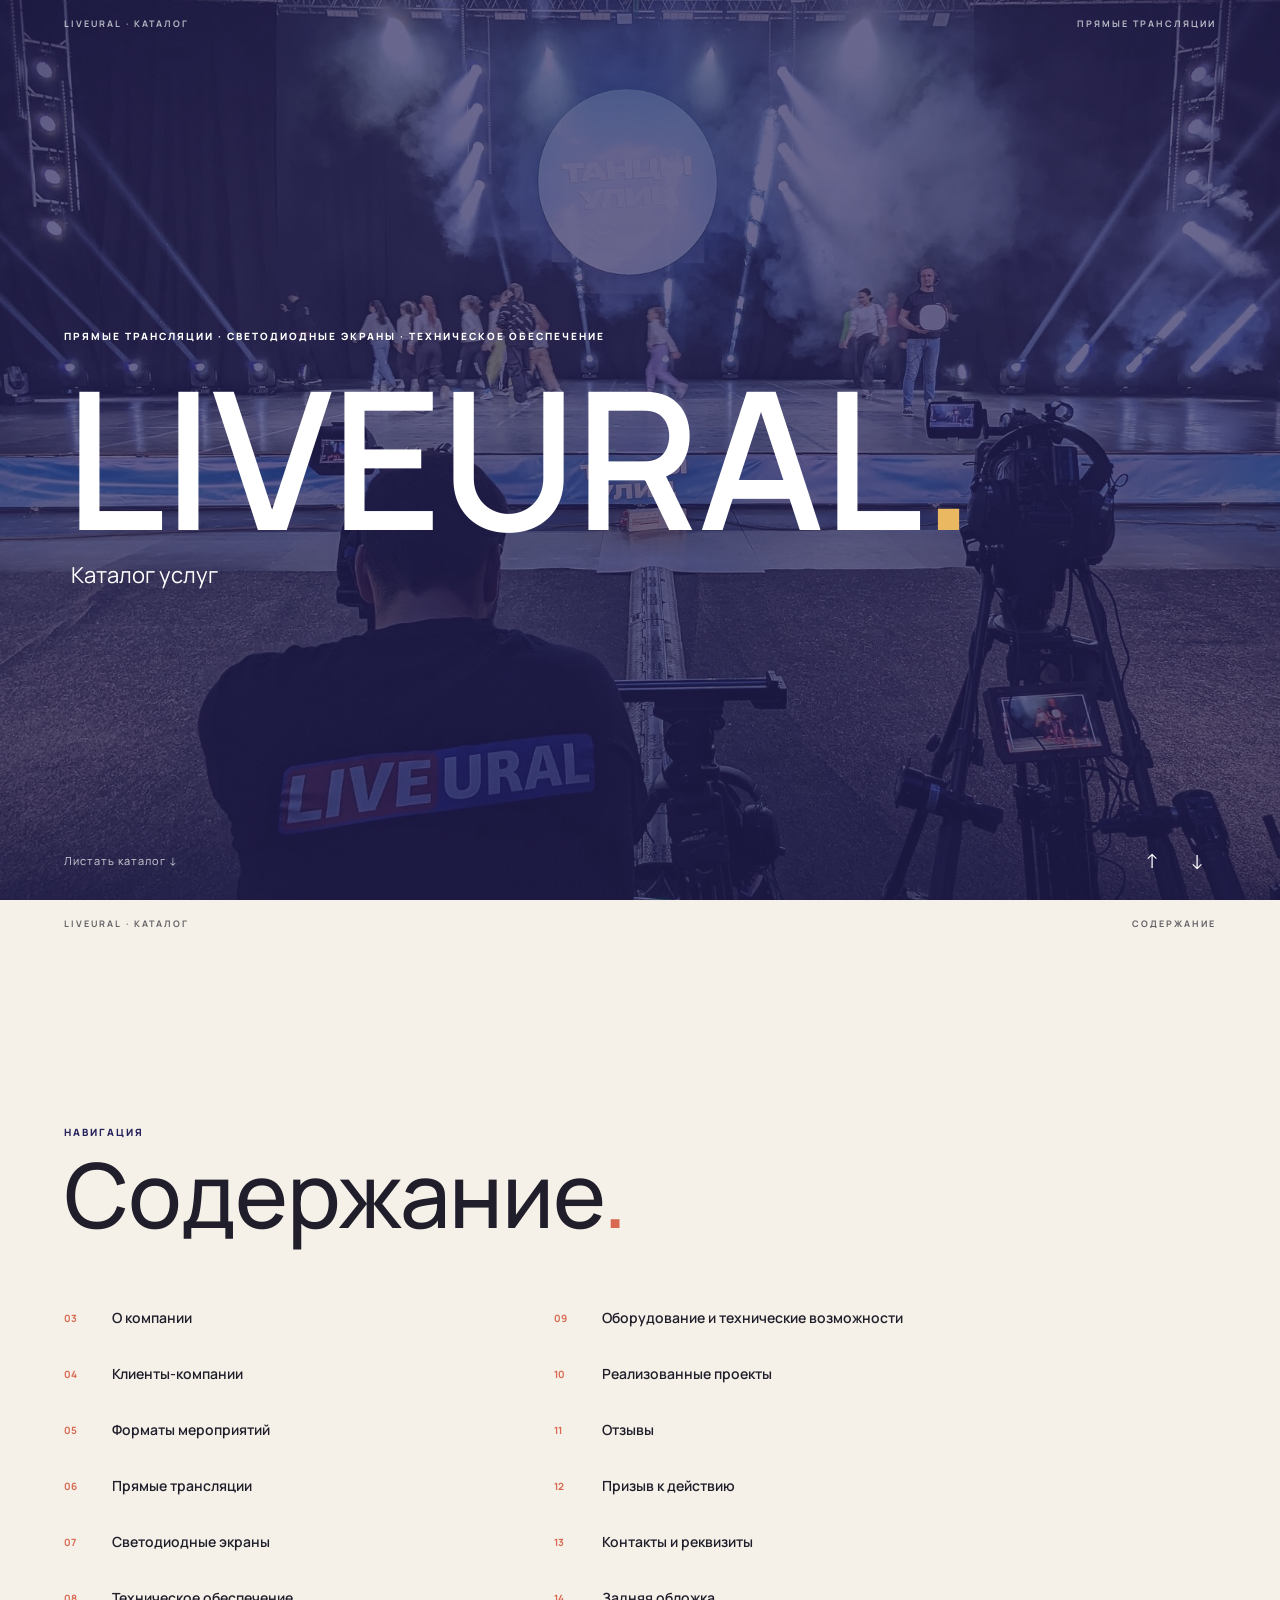
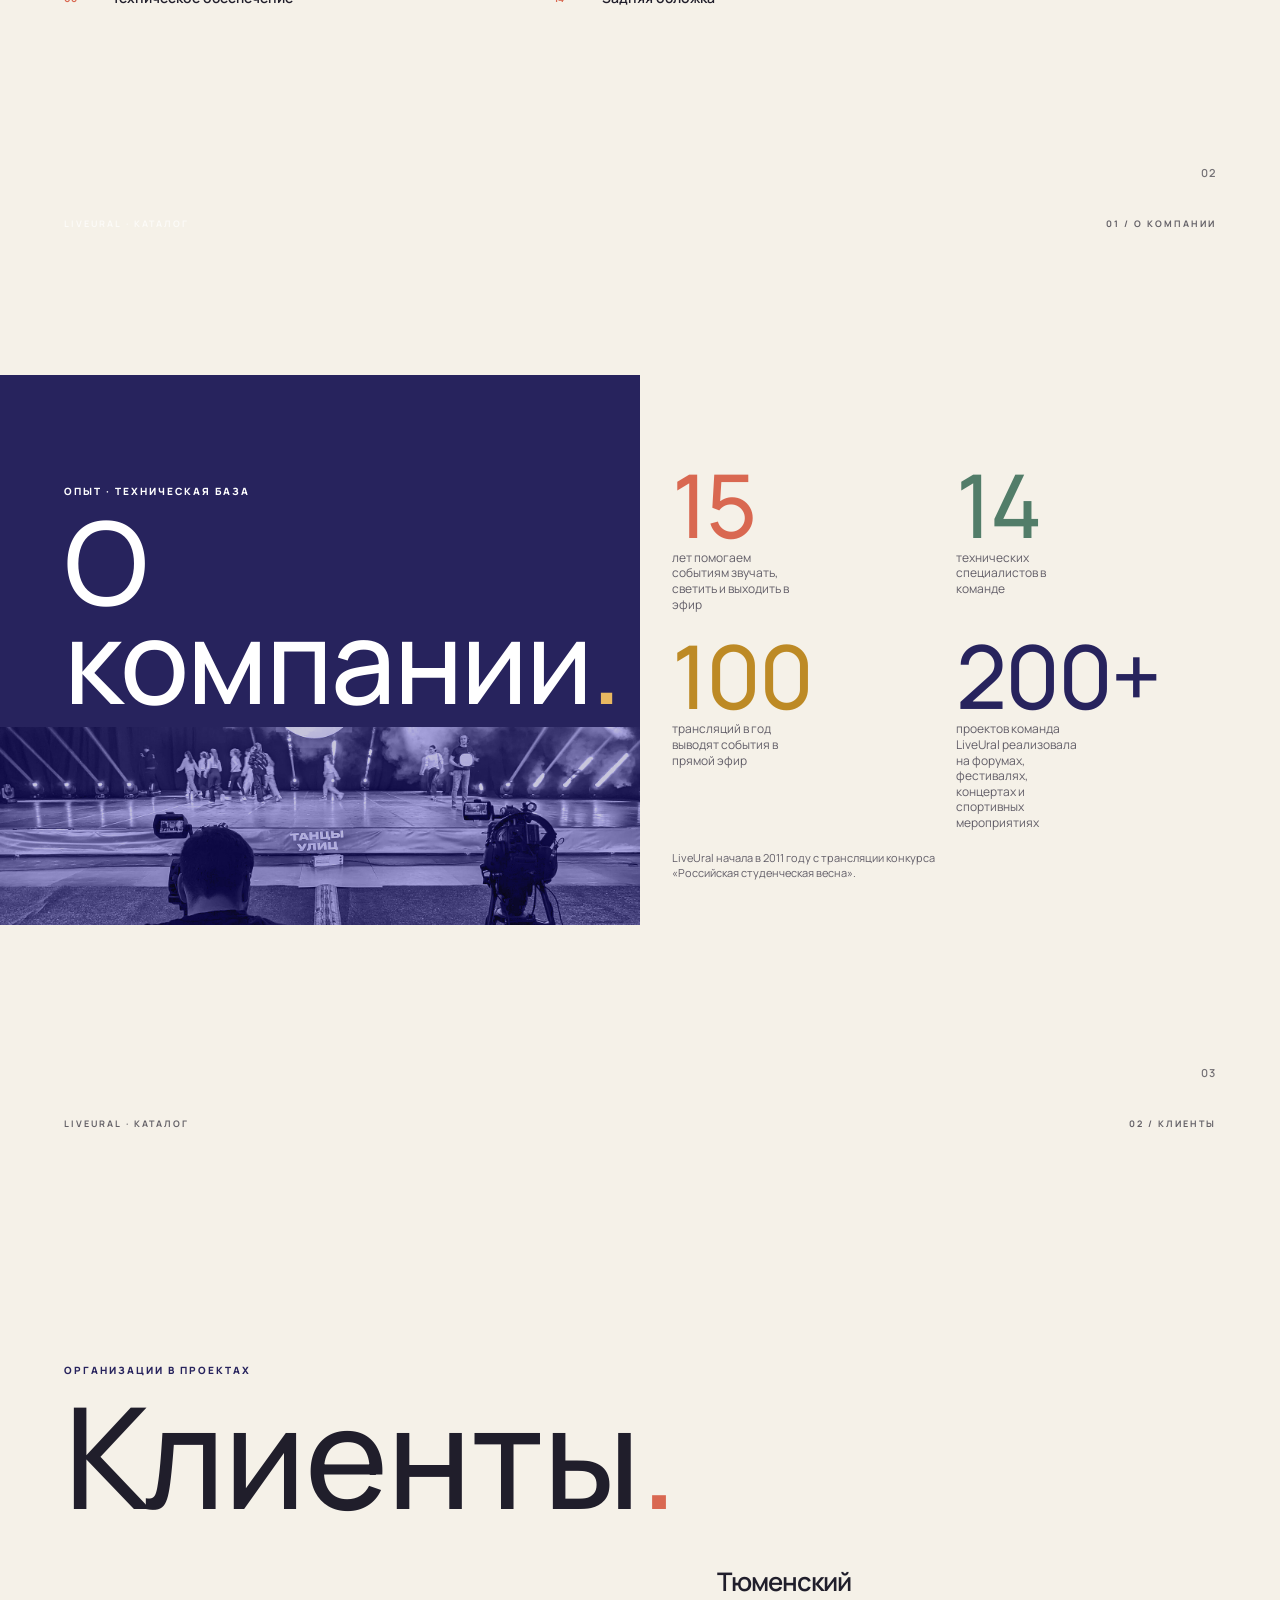
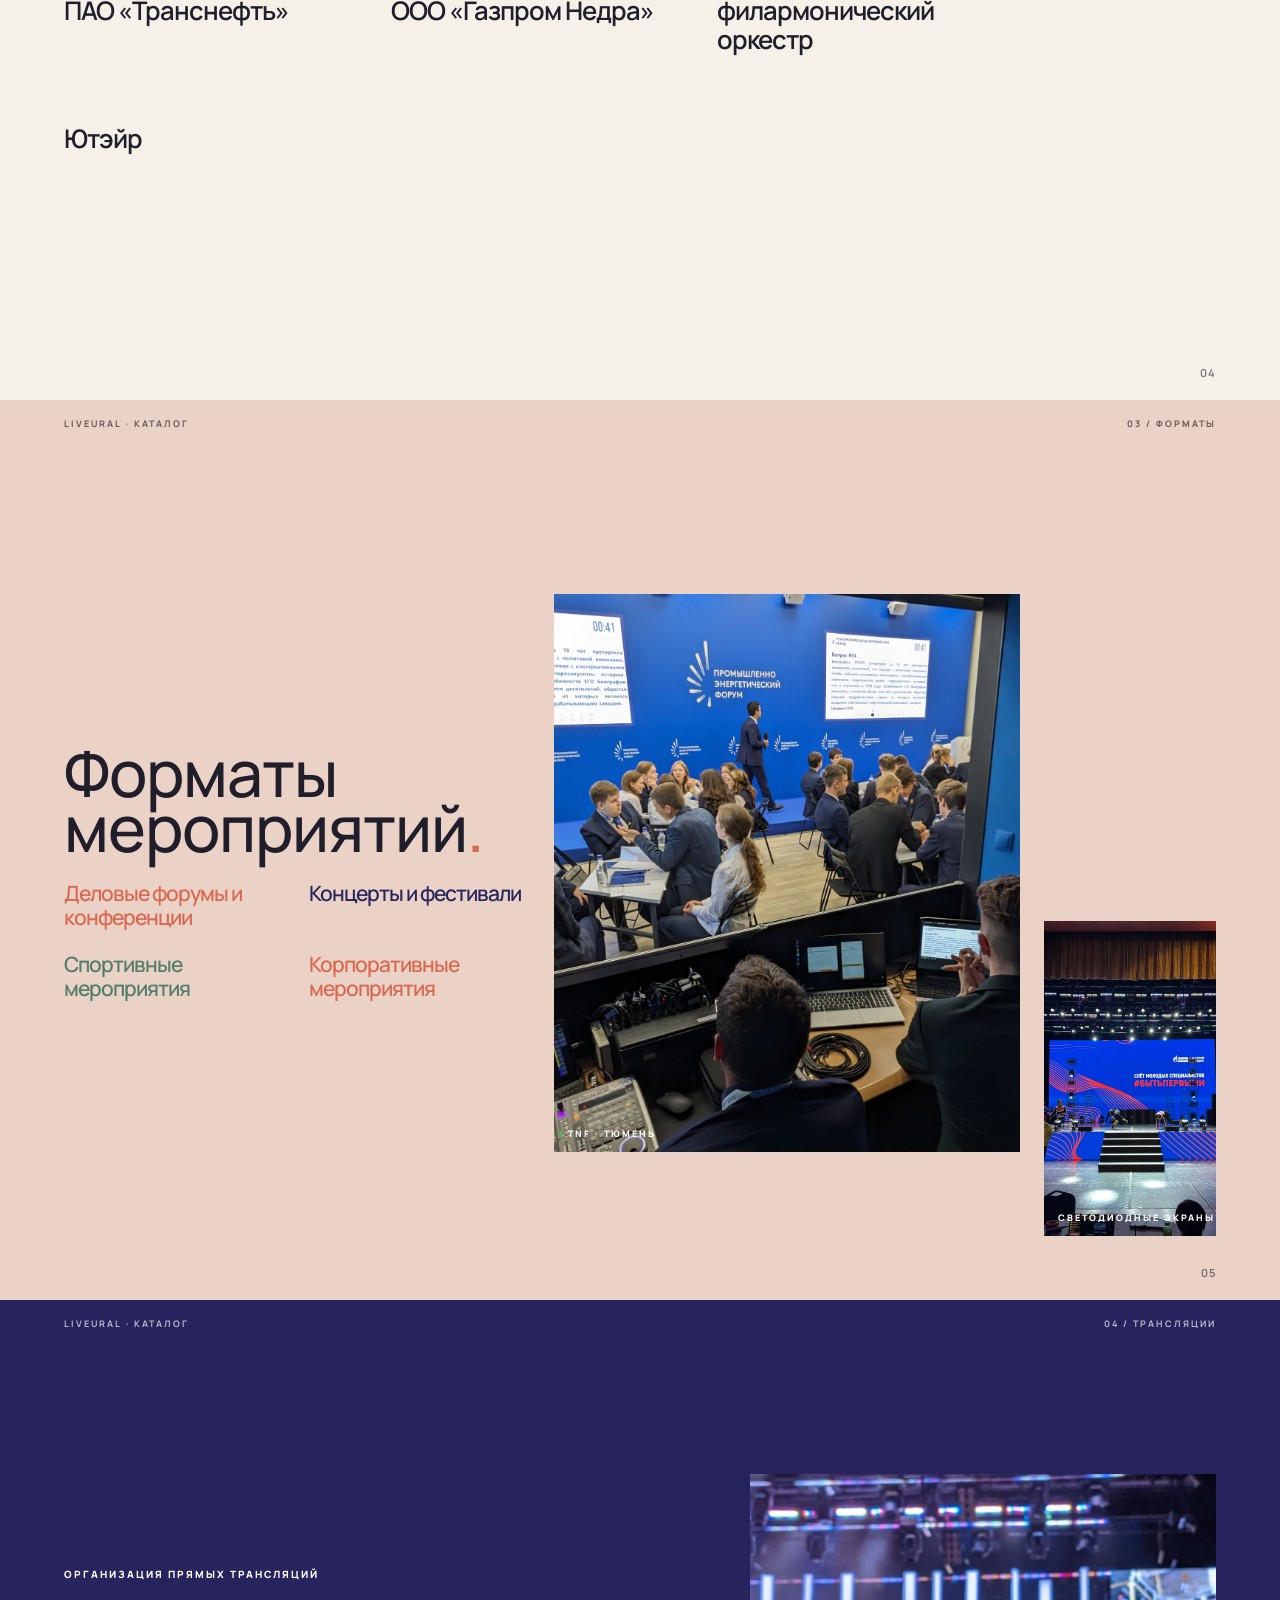
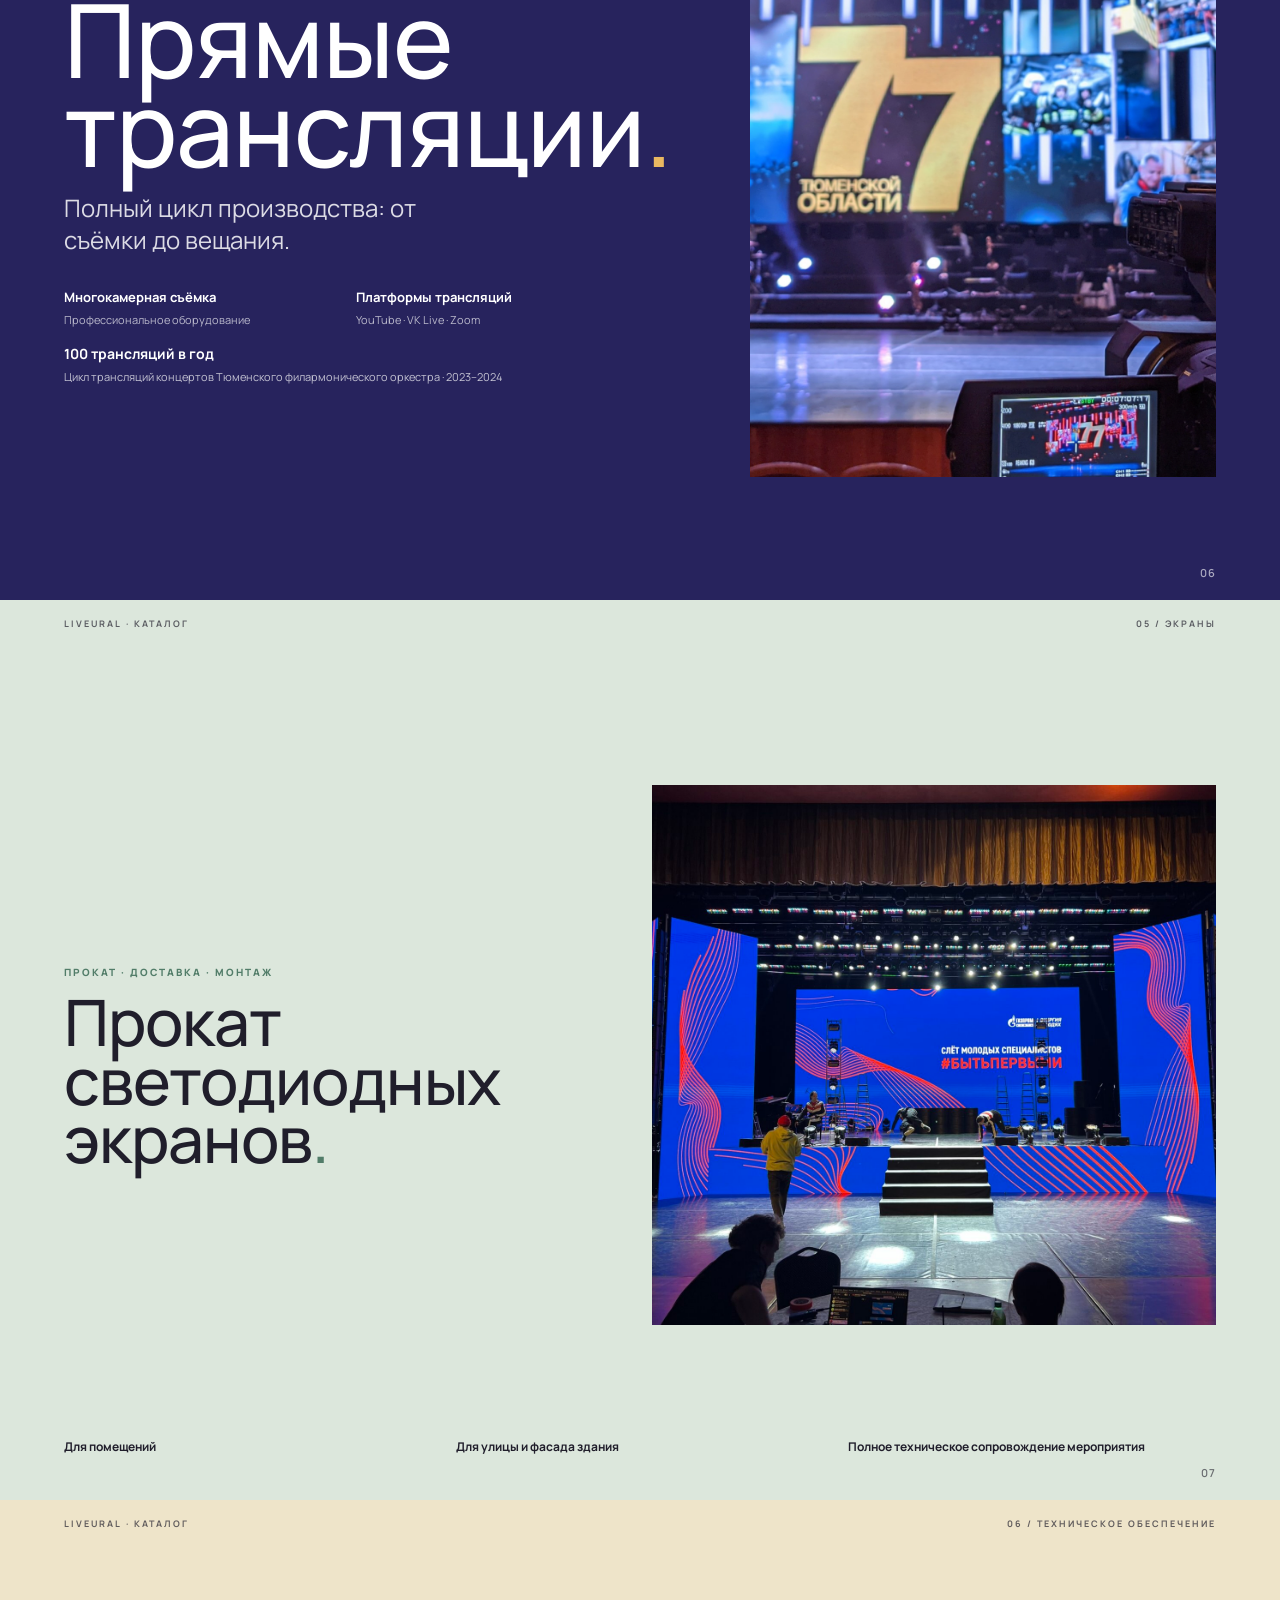
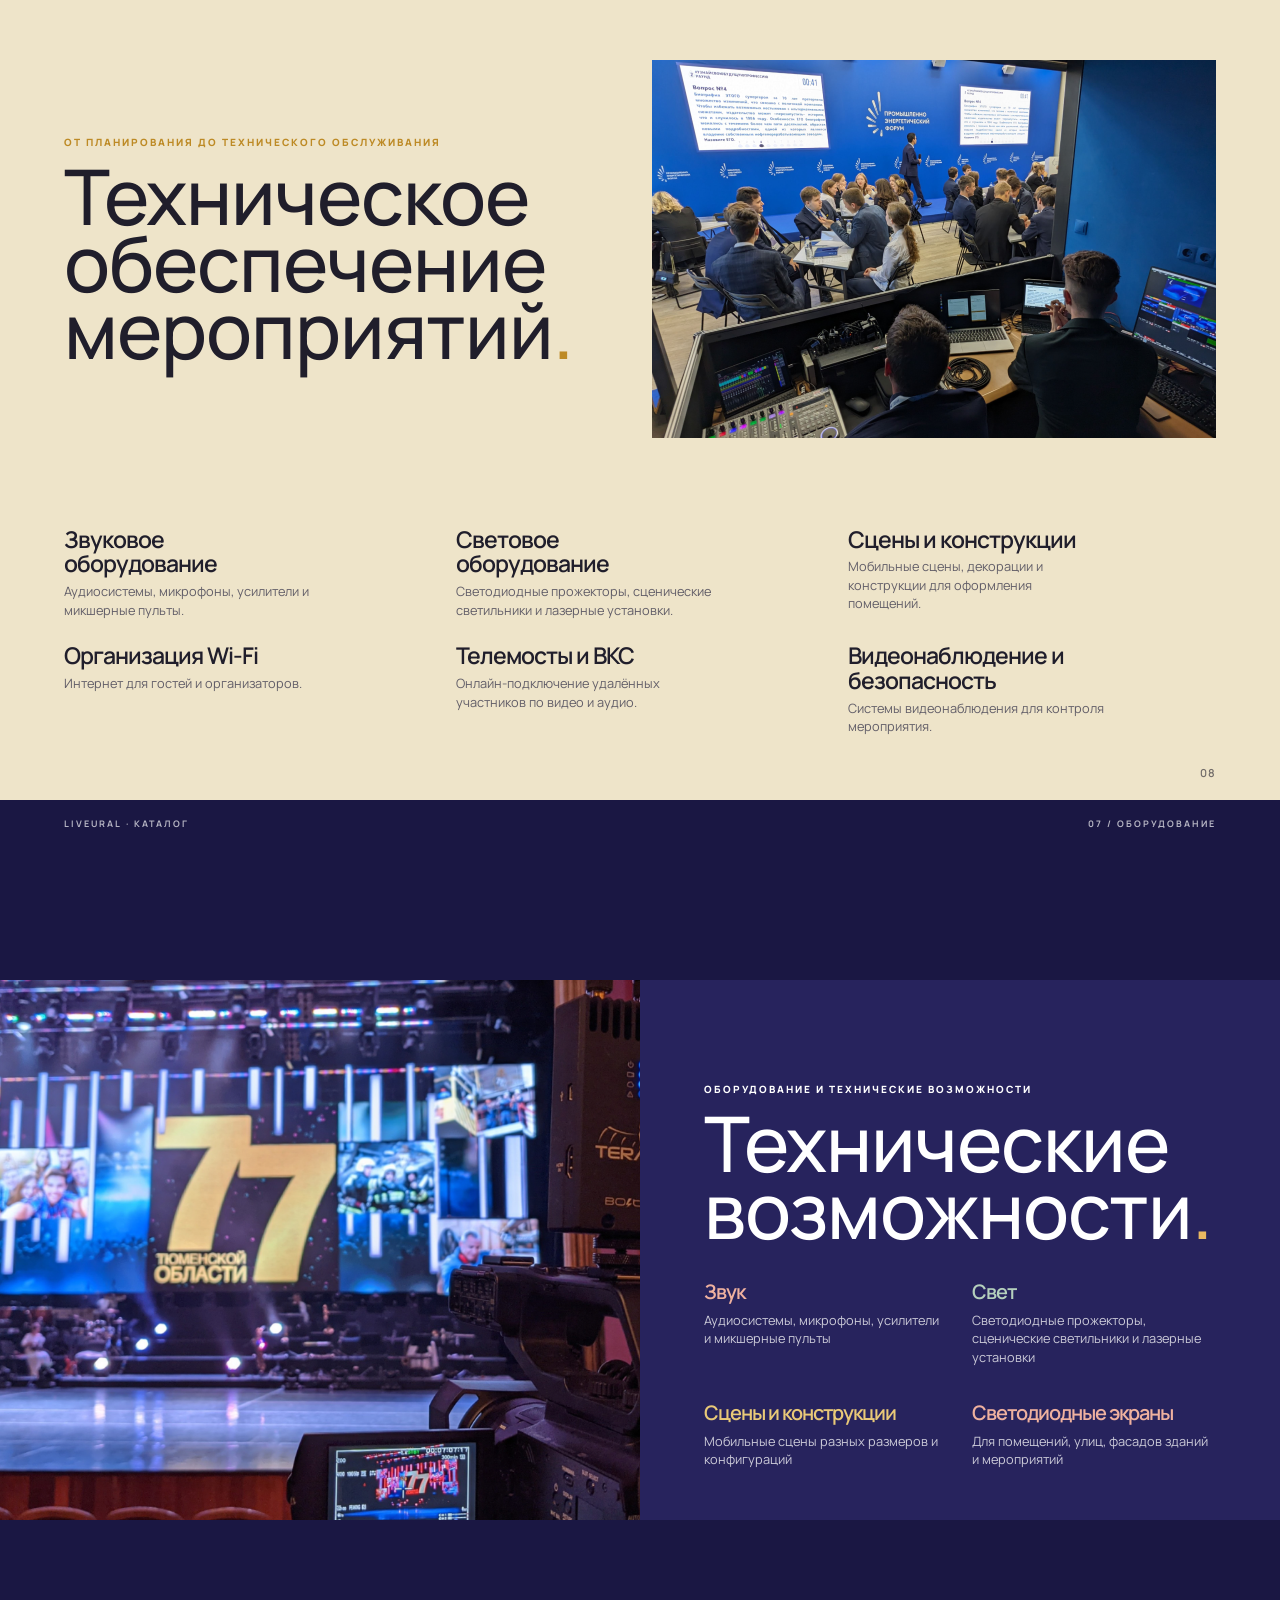
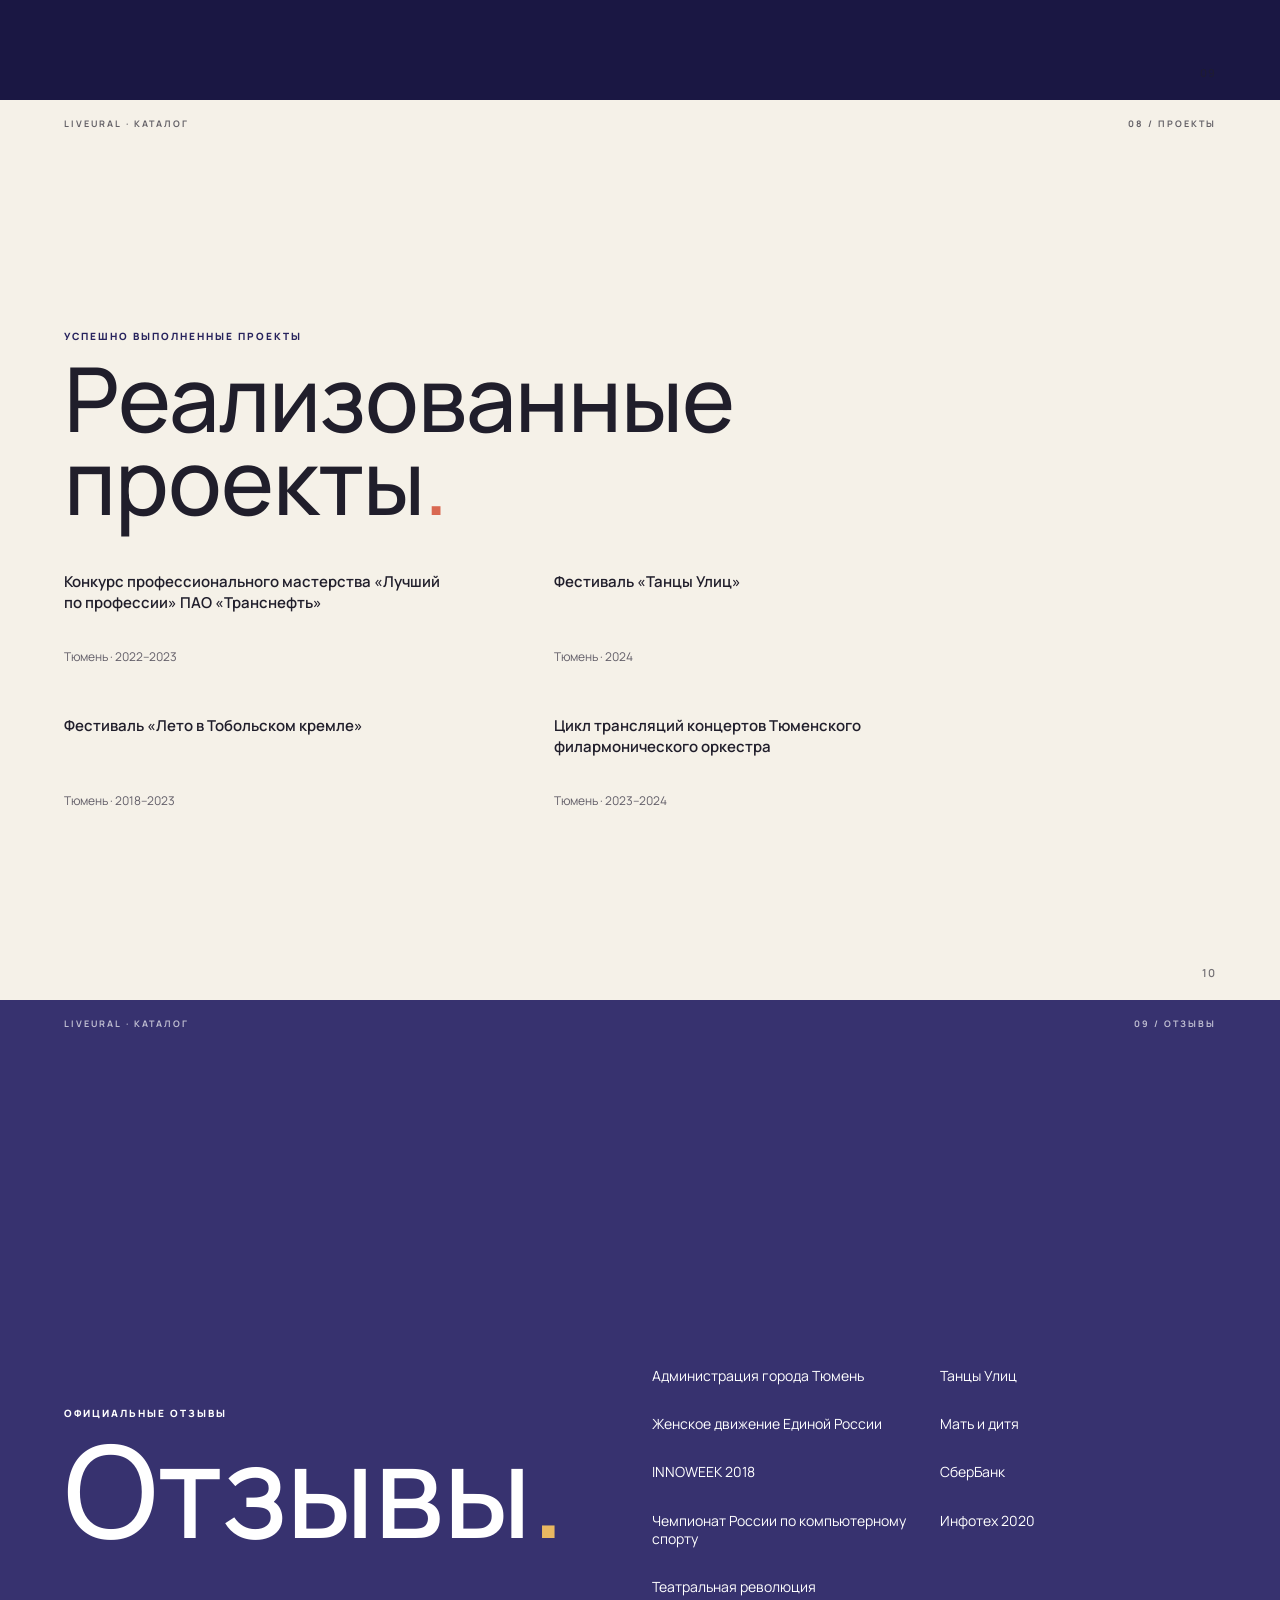
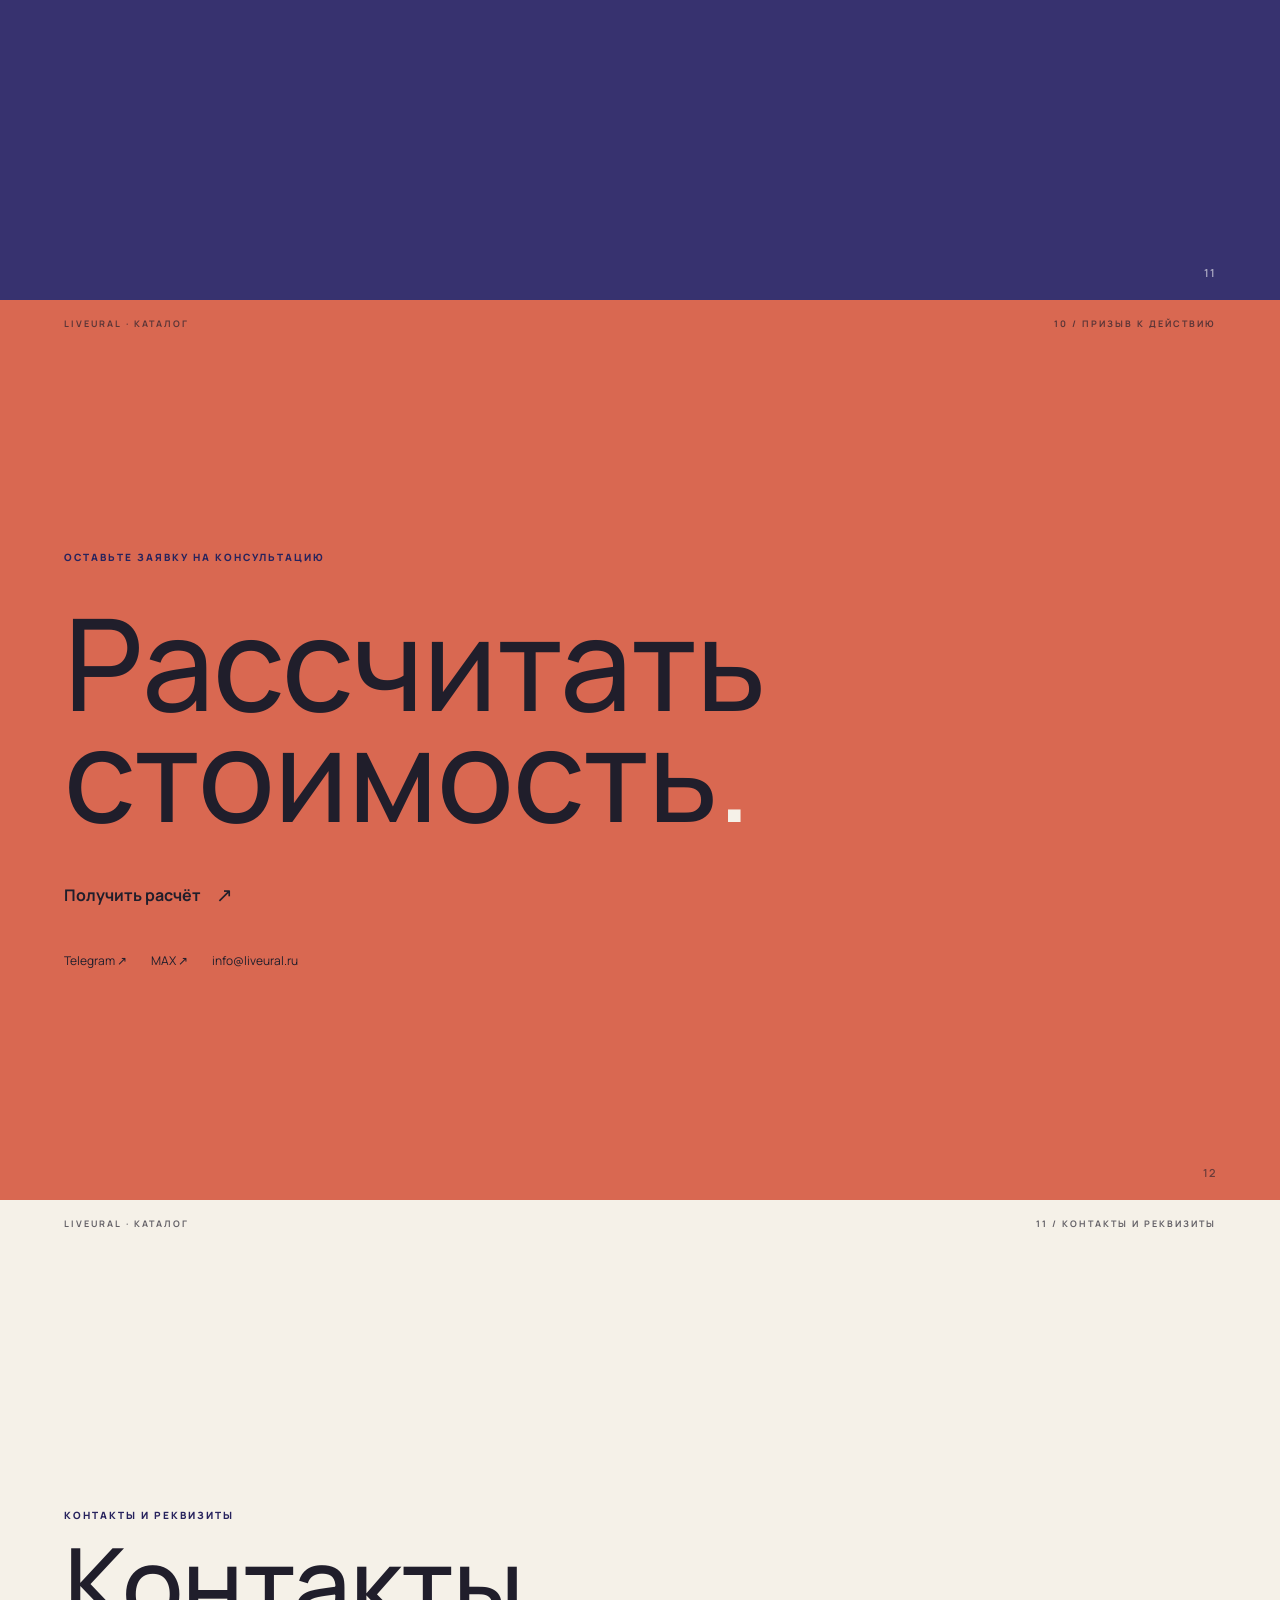
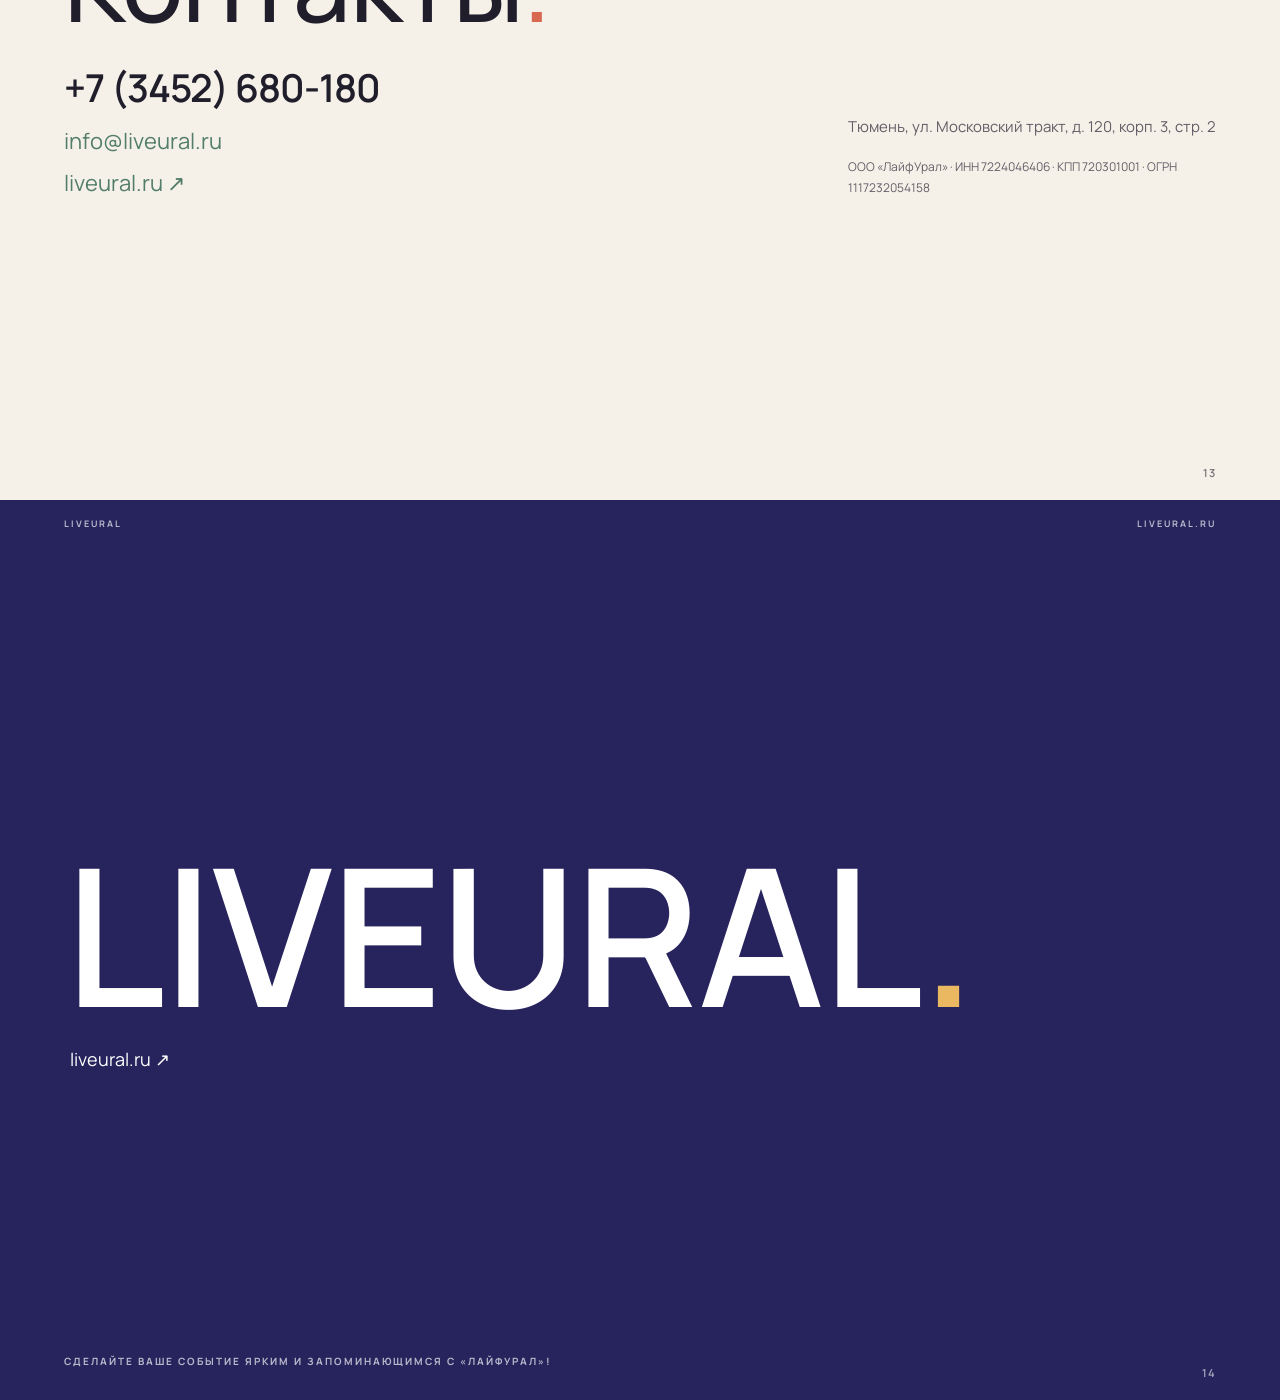
==== color.html @ 79b82f9a "Add alternate color catalog version" ====
<!doctype html>
<html lang="ru">
<head>
  <meta charset="utf-8">
  <meta name="viewport" content="width=device-width, initial-scale=1">
  <meta name="theme-color" content="#27235d">
  <meta name="description" content="Веб-каталог LiveUral: трансляции, экраны и техническое обеспечение мероприятий.">
  <title>LiveUral — каталог мероприятий · Цветовая версия</title>
  <link rel="stylesheet" href="styles-color.css">
  <script src="script.js" defer></script>
</head>
<body>
  <header class="chrome visually-hidden" role="progressbar" aria-label="Просмотр каталога" aria-valuemin="1" aria-valuemax="14" aria-valuenow="1">
    <div class="chrome__progress" aria-hidden="true"><i id="progress"></i></div>
    <span id="current" class="visually-hidden">01</span>
  </header>
  <nav class="rail" aria-label="Разделы каталога" id="rail"></nav>

  <main class="catalog" id="catalog">
    <section class="slide slide--cover blue" id="cover" data-name="Обложка" aria-label="Обложка">
      <div class="cover-photo"><img src="assets/site-about.jpg" alt="Трансляция фестиваля «Танцы улиц» силами команды LiveUral"></div>
      <div class="folio"><span>LIVEURAL · КАТАЛОГ</span><span>ПРЯМЫЕ ТРАНСЛЯЦИИ</span></div>
      <div class="cover-copy">
        <p class="eyebrow">ПРЯМЫЕ ТРАНСЛЯЦИИ · СВЕТОДИОДНЫЕ ЭКРАНЫ · ТЕХНИЧЕСКОЕ ОБЕСПЕЧЕНИЕ</p>
        <h1>LIVEURAL<span class="dot">.</span></h1>
        <p class="cover-line">Каталог услуг</p>
      </div>
      <a class="scroll-cue" href="#contents">Листать каталог ↓</a>
    </section>

    <section class="slide slide--contents paper" id="contents" data-name="Содержание">
      <div class="folio"><span>LIVEURAL · КАТАЛОГ</span><span>СОДЕРЖАНИЕ</span></div>
      <div class="contents-heading"><p class="eyebrow blue-text">НАВИГАЦИЯ</p><h2>Содержание<span class="dot">.</span></h2></div>
      <div class="contents-grid">
        <ol>
          <li><a href="#about"><em>03</em><span>О компании</span></a></li>
          <li><a href="#clients"><em>04</em><span>Клиенты-компании</span></a></li>
          <li><a href="#formats"><em>05</em><span>Форматы мероприятий</span></a></li>
          <li><a href="#broadcast"><em>06</em><span>Прямые трансляции</span></a></li>
          <li><a href="#screens"><em>07</em><span>Светодиодные экраны</span></a></li>
          <li><a href="#technical"><em>08</em><span>Техническое обеспечение</span></a></li>
        </ol>
        <ol start="7">
          <li><a href="#equipment"><em>09</em><span>Оборудование и технические возможности</span></a></li>
          <li><a href="#projects"><em>10</em><span>Реализованные проекты</span></a></li>
          <li><a href="#reviews"><em>11</em><span>Отзывы</span></a></li>
          <li><a href="#contact-cta"><em>12</em><span>Призыв к действию</span></a></li>
          <li><a href="#contacts"><em>13</em><span>Контакты и реквизиты</span></a></li>
          <li><a href="#back-cover"><em>14</em><span>Задняя обложка</span></a></li>
        </ol>
      </div>
      <div class="page-no">02</div>
    </section>

    <section class="slide slide--about" id="about" data-name="О компании">
      <div class="folio"><span>LIVEURAL · КАТАЛОГ</span><span>01 / О КОМПАНИИ</span></div>
      <div class="about-panel blue">
        <p class="eyebrow">ОПЫТ · ТЕХНИЧЕСКАЯ БАЗА</p>
        <h2>О компании<span class="dot">.</span></h2>
        <img src="assets/site-about.jpg" alt="Трансляция фестиваля «Танцы улиц» силами команды LiveUral" loading="lazy">
      </div>
      <div class="about-facts paper">
        <div class="about-story">
          <div class="about-proof">
            <div class="proof-years"><strong>15</strong><span>лет помогаем событиям звучать, светить и выходить в эфир</span></div>
            <div class="proof-team"><strong>14</strong><span>технических специалистов в команде</span></div>
            <div class="proof-streams"><strong>100</strong><span>трансляций в год выводят события в прямой эфир</span></div>
            <div class="proof-projects"><strong>200+</strong><span>проектов команда LiveUral реализовала на форумах, фестивалях, концертах и спортивных мероприятиях</span></div>
          </div>
          <p class="about-origin">LiveUral начала в 2011 году с трансляции конкурса «Российская студенческая весна».</p>
        </div>
      </div>
      <div class="page-no">03</div>
    </section>

    <section class="slide slide--clients paper" id="clients" data-name="Клиенты-компании">
      <div class="folio"><span>LIVEURAL · КАТАЛОГ</span><span>02 / КЛИЕНТЫ</span></div>
      <div class="clients-title"><p class="eyebrow blue-text">ОРГАНИЗАЦИИ В ПРОЕКТАХ</p><h2>Клиенты<span class="dot">.</span></h2></div>
      <div class="client-list">
        <div><strong>ПАО «Транснефть»</strong></div>
        <div><strong>ООО «Газпром Недра»</strong></div>
        <div><strong>Тюменский филармонический оркестр</strong></div>
        <div><strong>Ютэйр</strong></div>
      </div>
      <div class="page-no">04</div>
    </section>

    <section class="slide slide--formats paper" id="formats" data-name="Форматы мероприятий">
      <div class="folio"><span>LIVEURAL · КАТАЛОГ</span><span>03 / ФОРМАТЫ</span></div>
      <div class="formats-copy">
        <h2>Форматы мероприятий<span class="dot">.</span></h2>
        <div class="formats-types"><span>Деловые форумы и конференции</span><span>Концерты и фестивали</span><span>Спортивные мероприятия</span><span>Корпоративные мероприятия</span></div>
      </div>
      <figure class="formats-photo photo-frame"><img src="assets/site-technical.png" alt="Техническое обеспечение промышленно-энергетического форума TNF" loading="lazy"><figcaption>TNF · ТЮМЕНЬ</figcaption></figure>
      <figure class="formats-detail photo-frame"><img src="assets/site-screens.jpg" alt="Светодиодные экраны на мероприятии LiveUral" loading="lazy"><figcaption>СВЕТОДИОДНЫЕ ЭКРАНЫ</figcaption></figure>
      <div class="page-no">05</div>
    </section>

    <section class="slide slide--broadcast blue" id="broadcast" data-name="Прямые трансляции">
      <div class="folio"><span>LIVEURAL · КАТАЛОГ</span><span>04 / ТРАНСЛЯЦИИ</span></div>
      <div class="broadcast-copy">
        <p class="eyebrow">ОРГАНИЗАЦИЯ ПРЯМЫХ ТРАНСЛЯЦИЙ</p>
        <h2>Прямые трансляции<span class="dot">.</span></h2>
        <p class="lead">Полный цикл производства: от съёмки до вещания.</p>
        <div class="broadcast-details"><div><b>Многокамерная съёмка</b><span>Профессиональное оборудование</span></div><div><b>Платформы трансляций</b><span>YouTube · VK Live · Zoom</span></div></div>
        <p class="broadcast-project"><strong>100 трансляций в год</strong><span>Цикл трансляций концертов Тюменского филармонического оркестра · 2023–2024</span></p>
      </div>
      <div class="broadcast-photo"><img src="assets/site-broadcast.png" alt="Видеокамера на мероприятии «80 лет Тюменской области»" loading="lazy"></div>
      <div class="page-no">06</div>
    </section>

    <section class="slide slide--screens paper" id="screens" data-name="Светодиодные экраны">
      <div class="folio"><span>LIVEURAL · КАТАЛОГ</span><span>05 / ЭКРАНЫ</span></div>
      <div class="screens-heading"><p class="eyebrow blue-text">ПРОКАТ · ДОСТАВКА · МОНТАЖ</p><h2>Прокат светодиодных экранов<span class="dot">.</span></h2></div>
      <div class="screens-image"><img src="assets/site-screens.jpg" alt="Светодиодные экраны на мероприятии LiveUral" loading="lazy"></div>
      <div class="screens-bottom"><span>Для помещений</span><span>Для улицы и фасада здания</span><span>Полное техническое сопровождение мероприятия</span></div>
      <div class="page-no">07</div>
    </section>

    <section class="slide slide--technical paper" id="technical" data-name="Техническое обеспечение">
      <div class="folio"><span>LIVEURAL · КАТАЛОГ</span><span>06 / ТЕХНИЧЕСКОЕ ОБЕСПЕЧЕНИЕ</span></div>
      <div class="technical-head"><p class="eyebrow blue-text">ОТ ПЛАНИРОВАНИЯ ДО ТЕХНИЧЕСКОГО ОБСЛУЖИВАНИЯ</p><h2>Техническое обеспечение мероприятий<span class="dot">.</span></h2></div>
      <div class="technical-image photo-frame"><img src="assets/site-technical.png" alt="Техническая команда на промышленно-энергетическом форуме TNF" loading="lazy"></div>
      <div class="technical-grid">
        <article><h3>Звуковое оборудование</h3><p>Аудиосистемы, микрофоны, усилители и микшерные пульты.</p></article>
        <article><h3>Световое оборудование</h3><p>Светодиодные прожекторы, сценические светильники и лазерные установки.</p></article>
        <article><h3>Сцены и конструкции</h3><p>Мобильные сцены, декорации и конструкции для оформления помещений.</p></article>
        <article><h3>Организация Wi-Fi</h3><p>Интернет для гостей и организаторов.</p></article>
        <article><h3>Телемосты и ВКС</h3><p>Онлайн-подключение удалённых участников по видео и аудио.</p></article>
        <article><h3>Видеонаблюдение и безопасность</h3><p>Системы видеонаблюдения для контроля мероприятия.</p></article>
      </div>
      <div class="page-no">08</div>
    </section>

    <section class="slide slide--equipment" id="equipment" data-name="Оборудование и технические возможности">
      <div class="folio"><span>LIVEURAL · КАТАЛОГ</span><span>07 / ОБОРУДОВАНИЕ</span></div>
      <div class="equipment-image"><img src="assets/site-broadcast.png" alt="Профессиональная видеокамера на мероприятии LiveUral" loading="lazy"></div>
      <div class="equipment-copy blue">
        <p class="eyebrow">ОБОРУДОВАНИЕ И ТЕХНИЧЕСКИЕ ВОЗМОЖНОСТИ</p>
        <h2>Технические возможности<span class="dot">.</span></h2>
        <div class="equipment-grid"><article><h3>Звук</h3><p>Аудиосистемы, микрофоны, усилители и микшерные пульты</p></article><article><h3>Свет</h3><p>Светодиодные прожекторы, сценические светильники и лазерные установки</p></article><article><h3>Сцены и конструкции</h3><p>Мобильные сцены разных размеров и конфигураций</p></article><article><h3>Светодиодные экраны</h3><p>Для помещений, улиц, фасадов зданий и мероприятий</p></article></div>
      </div>
      <div class="page-no">09</div>
    </section>

    <section class="slide slide--projects paper" id="projects" data-name="Реализованные проекты">
      <div class="folio"><span>LIVEURAL · КАТАЛОГ</span><span>08 / ПРОЕКТЫ</span></div>
      <div class="projects-title"><p class="eyebrow blue-text">УСПЕШНО ВЫПОЛНЕННЫЕ ПРОЕКТЫ</p><h2>Реализованные проекты<span class="dot">.</span></h2></div>
      <div class="projects-list">
        <article><h3>Конкурс профессионального мастерства «Лучший по профессии» ПАО «Транснефть»</h3><time>Тюмень · 2022–2023</time></article>
        <article><h3>Фестиваль «Танцы Улиц»</h3><time>Тюмень · 2024</time></article>
        <article><h3>Фестиваль «Лето в Тобольском кремле»</h3><time>Тюмень · 2018–2023</time></article>
        <article><h3>Цикл трансляций концертов Тюменского филармонического оркестра</h3><time>Тюмень · 2023–2024</time></article>
      </div>
      <div class="page-no">10</div>
    </section>

    <section class="slide slide--reviews blue" id="reviews" data-name="Отзывы">
      <div class="folio"><span>LIVEURAL · КАТАЛОГ</span><span>09 / ОТЗЫВЫ</span></div>
      <div class="reviews-title"><p class="eyebrow">ОФИЦИАЛЬНЫЕ ОТЗЫВЫ</p><h2>Отзывы<span class="dot">.</span></h2></div>
      <div class="reviews-content"><ul><li>Администрация города Тюмень</li><li>Танцы Улиц</li><li>Женское движение Единой России</li><li>Мать и дитя</li><li>INNOWEEK 2018</li><li>СберБанк</li><li>Чемпионат России по компьютерному спорту</li><li>Инфотех 2020</li><li>Театральная революция</li></ul></div>
      <div class="page-no">11</div>
    </section>

    <section class="slide slide--cta" id="contact-cta" data-name="Призыв к действию">
      <div class="folio"><span>LIVEURAL · КАТАЛОГ</span><span>10 / ПРИЗЫВ К ДЕЙСТВИЮ</span></div>
      <p class="eyebrow">ОСТАВЬТЕ ЗАЯВКУ НА КОНСУЛЬТАЦИЮ</p>
      <h2>Рассчитать стоимость<span class="dot">.</span></h2>
      <a class="cta-link" href="https://liveural.ru/">Получить расчёт <span>↗</span></a>
      <div class="cta-options"><a href="https://t.me/liveural" target="_blank" rel="noreferrer">Telegram ↗</a><a href="https://max.ru/u/f9LHodD0cOJ2TGEFMwyHaGbDYndg3ylP5XB0aTMk_tQIsyMEhx5FuFCbqpo" target="_blank" rel="noreferrer">MAX ↗</a><a href="mailto:info@liveural.ru">info@liveural.ru</a></div>
      <div class="print-qr-group"><a href="https://t.me/liveural"><img src="assets/qr-telegram.svg" alt="QR-код Telegram LiveUral"><span>Telegram</span></a><a href="https://max.ru/u/f9LHodD0cOJ2TGEFMwyHaGbDYndg3ylP5XB0aTMk_tQIsyMEhx5FuFCbqpo"><img src="assets/qr-max.svg" alt="QR-код MAX LiveUral"><span>MAX</span></a></div>
      <div class="page-no">12</div>
    </section>

    <section class="slide slide--contacts paper" id="contacts" data-name="Контакты и реквизиты">
      <div class="folio"><span>LIVEURAL · КАТАЛОГ</span><span>11 / КОНТАКТЫ И РЕКВИЗИТЫ</span></div>
      <div class="contacts-copy"><p class="eyebrow blue-text">КОНТАКТЫ И РЕКВИЗИТЫ</p><h2>Контакты<span class="dot">.</span></h2><a class="phone" href="tel:+73452680180">+7 (3452) 680-180</a><a href="mailto:info@liveural.ru">info@liveural.ru</a><a href="https://liveural.ru/" target="_blank" rel="noreferrer">liveural.ru ↗</a></div>
      <div class="contacts-details"><address>Тюмень, ул. Московский тракт, д. 120, корп. 3, стр. 2</address><p>ООО «ЛайфУрал» · ИНН 7224046406 · КПП 720301001 · ОГРН 1117232054158</p></div>
      <div class="page-no">13</div>
    </section>

    <section class="slide slide--back blue" id="back-cover" data-name="Задняя обложка">
      <div class="folio"><span>LIVEURAL</span><span>LIVEURAL.RU</span></div>
      <div class="back-word">LIVEURAL<span class="dot">.</span></div>
      <a class="back-url" href="https://liveural.ru/" target="_blank" rel="noreferrer">liveural.ru ↗</a>
      <img class="back-qr print-qr" src="assets/qr-liveural.svg" alt="QR-код сайта liveural.ru">
      <div class="back-note">СДЕЛАЙТЕ ВАШЕ СОБЫТИЕ ЯРКИМ И ЗАПОМИНАЮЩИМСЯ С «ЛАЙФУРАЛ»!</div>
      <div class="page-no">14</div>
    </section>
  </main>
  <div class="controls" aria-label="Перелистывание">
    <button id="prev" type="button" aria-label="Предыдущий слайд">↑</button>
    <button id="next" type="button" aria-label="Следующий слайд">↓</button>
  </div>
</body>
</html>
---- styles-color.css ----
@import url("styles.css");

/* Альтернативная палитра: синий плюс терракотовый, шалфейный и охристый. */
:root {
  --blue: #27235d;
  --blue-dark: #1a1743;
  --paper: #f5f1e8;
  --ink: #201e2b;
  --muted: #625e68;
  --accent-coral: #d96851;
  --accent-sage: #527d69;
  --accent-ochre: #bd8a25;
}

.blue { background: var(--blue); }
.dot { color: var(--accent-coral); }
.blue .dot,
.cover-copy h1 .dot { color: #e9b861; }
.cover-photo::after { background: rgba(39, 35, 93, .68); }

.slide--contents .contents-grid em { color: var(--accent-coral); }
.about-proof > div:nth-child(1) strong { color: var(--accent-coral); }
.about-proof > div:nth-child(2) strong { color: var(--accent-sage); }
.about-proof > div:nth-child(3) strong { color: var(--accent-ochre); }
.about-proof > div:nth-child(4) strong { color: var(--blue); }

.slide--formats { background: #ead2c6; }
.formats-types span:nth-child(3n + 1) { color: var(--accent-coral); }
.formats-types span:nth-child(3n + 2) { color: var(--blue); }
.formats-types span:nth-child(3n) { color: var(--accent-sage); }

.slide--screens { background: #dce7dc; }
.slide--screens .blue-text,
.slide--screens .screens-heading .dot { color: var(--accent-sage); }
.slide--technical { background: #eee4c9; }
.slide--technical .blue-text,
.slide--technical .technical-head .dot { color: var(--accent-ochre); }

.slide--equipment { background: var(--blue-dark); }
.equipment-grid article:nth-child(3n + 1) h3 { color: #efb19f; }
.equipment-grid article:nth-child(3n + 2) h3 { color: #b5d0bd; }
.equipment-grid article:nth-child(3n) h3 { color: #e9c978; }

.slide--reviews { background: #37326f; }
.reviews-title .dot { color: #e9b861; }
.slide--cta { background: var(--accent-coral); color: #201e2b; }
.slide--cta .folio { color: #201e2b; }
.slide--cta .eyebrow { color: #27235d; }
.slide--cta .dot { color: #f5f1e8; }
.slide--cta .cta-options a { color: #201e2b; }

.contacts-copy > a { color: var(--accent-sage); }
.contacts-copy > a:hover { color: var(--accent-coral); }

@media print {
  .slide--formats { background: #ead2c6 !important; }
  .slide--screens { background: #dce7dc !important; }
  .slide--technical { background: #eee4c9 !important; }
  .slide--cta { background: var(--accent-coral) !important; }
}
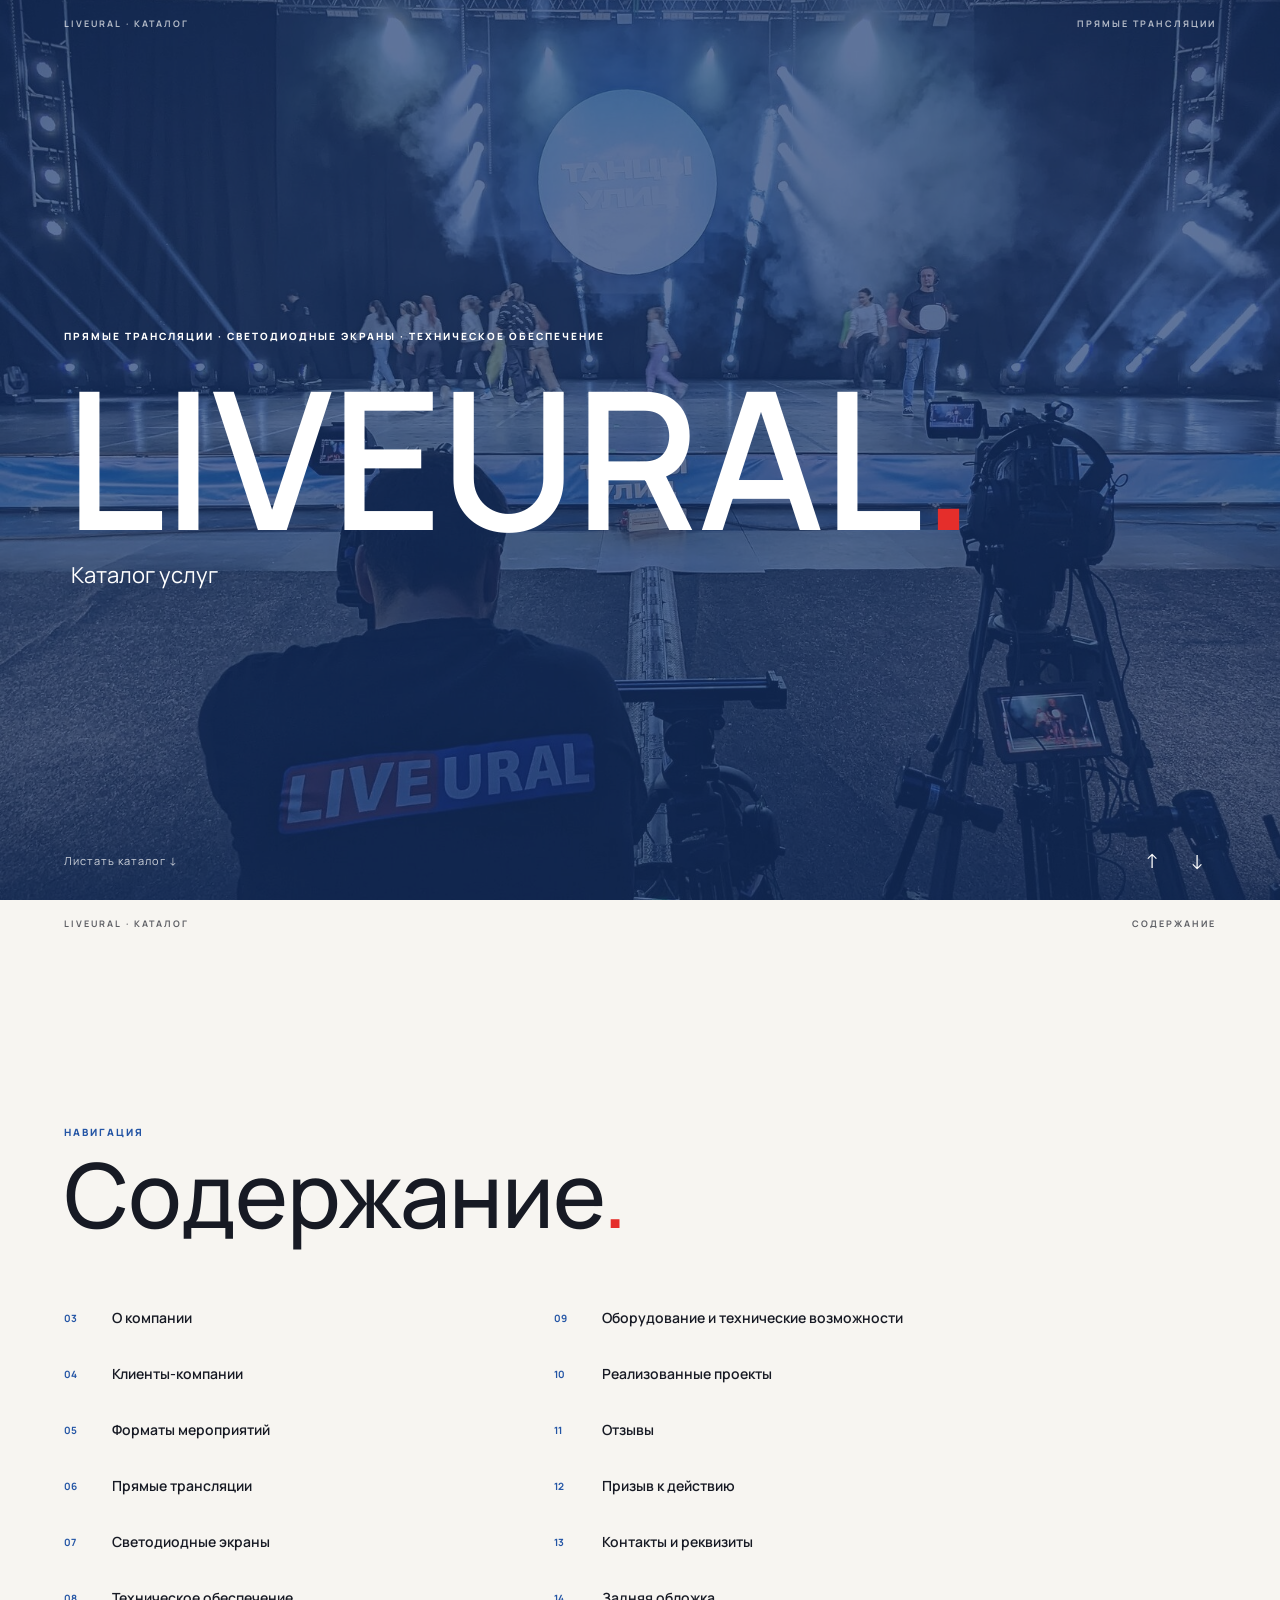
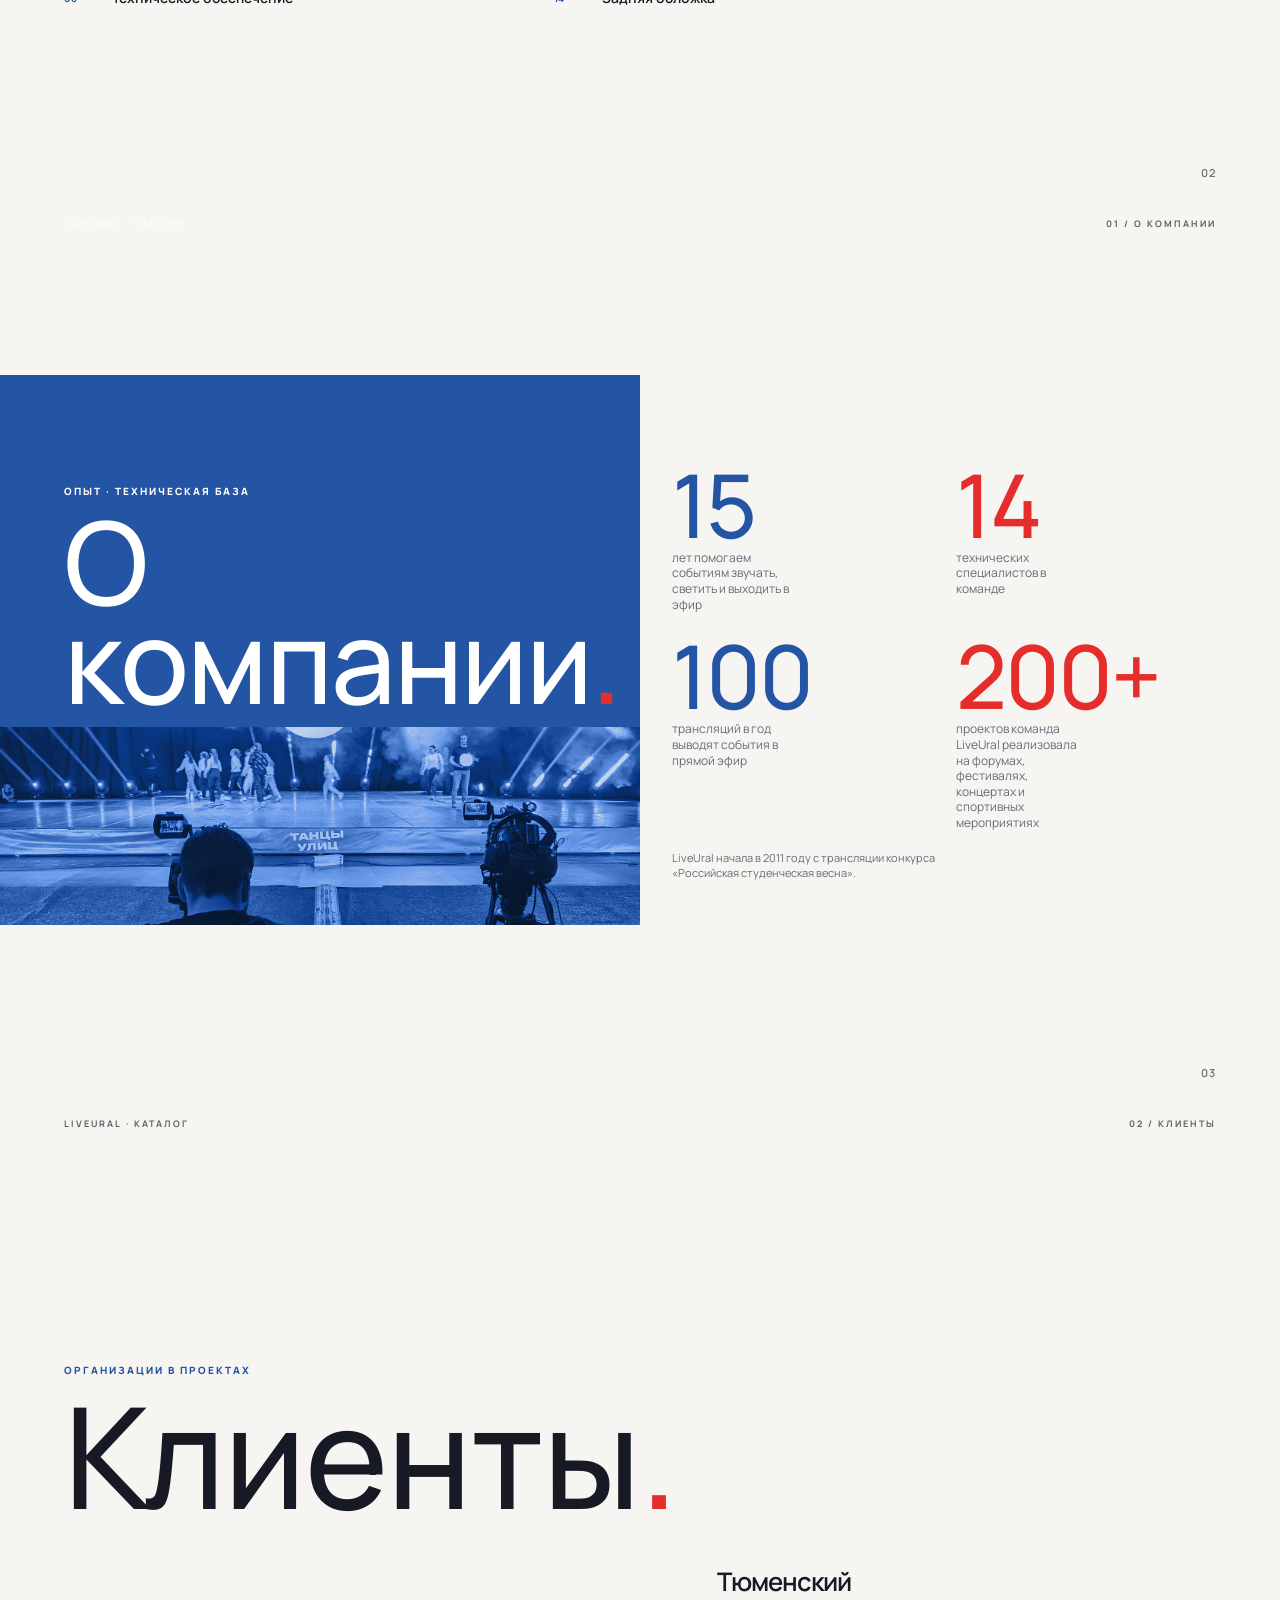
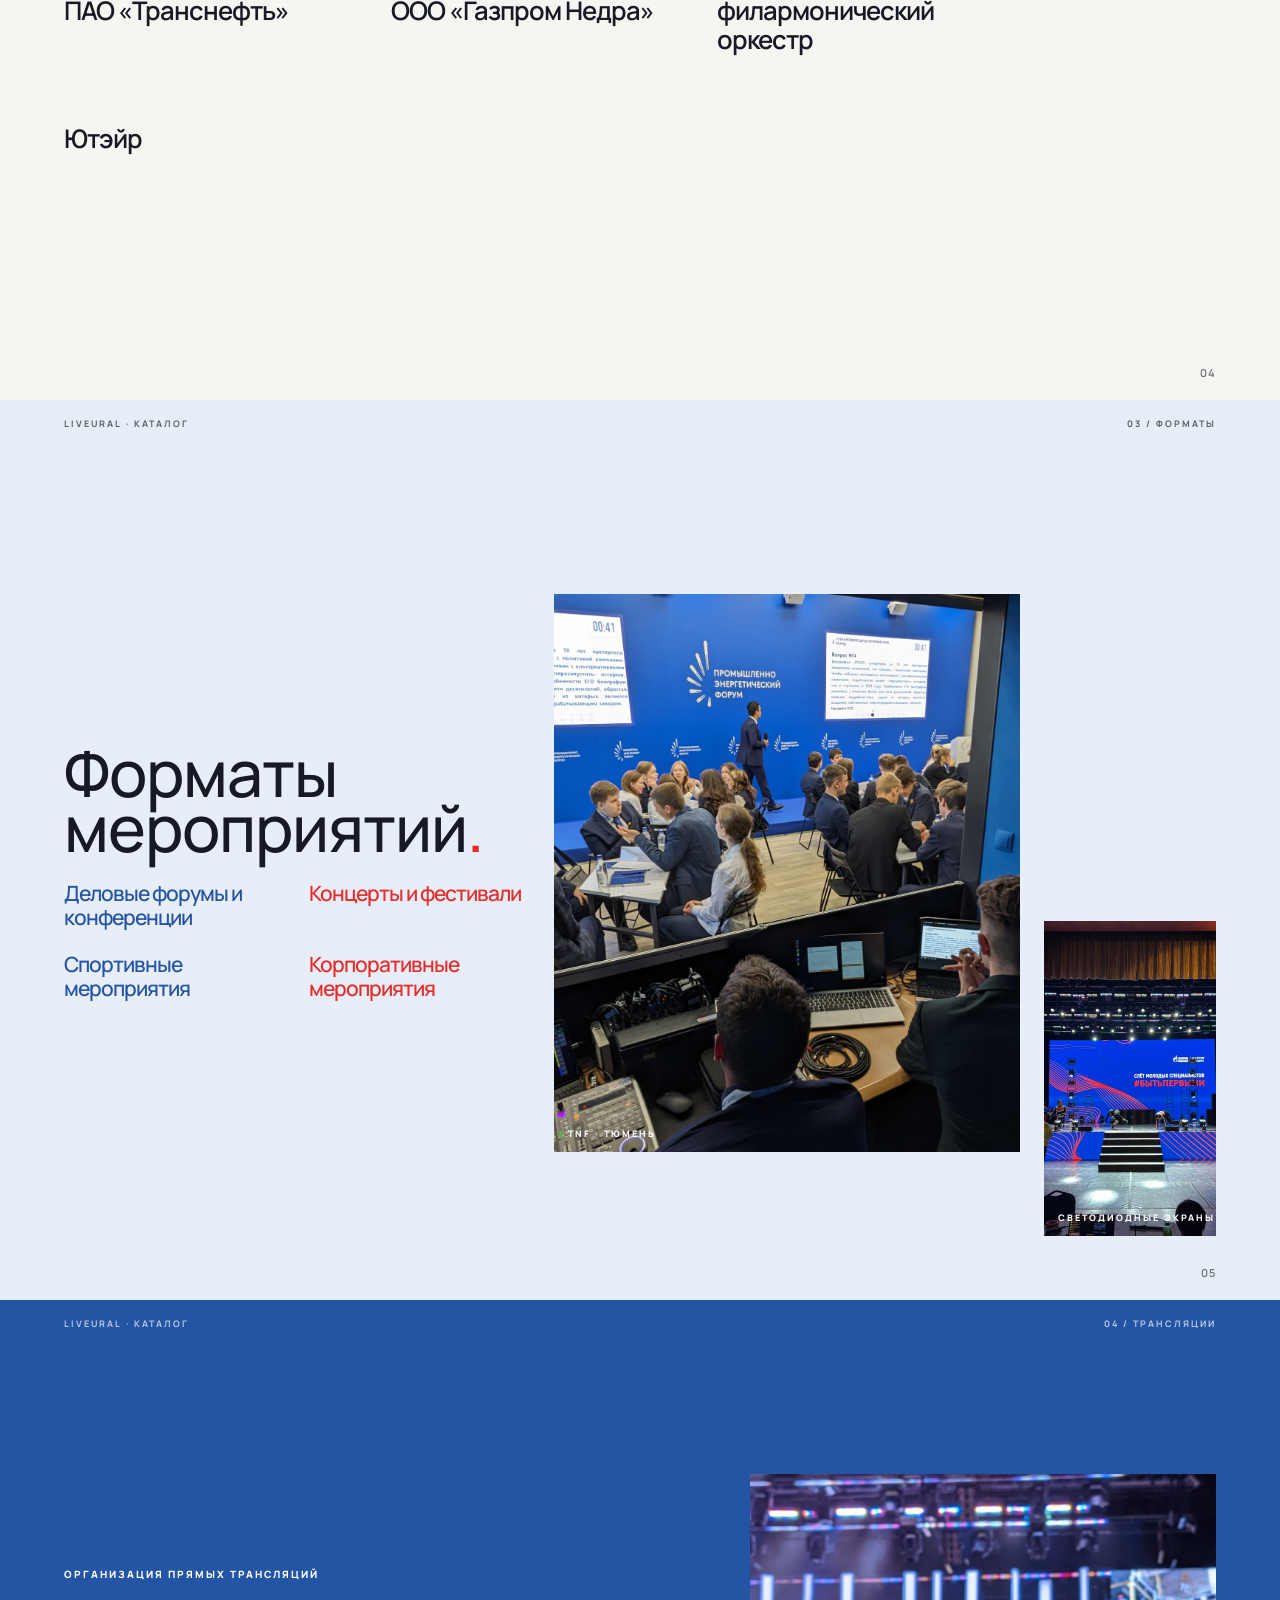
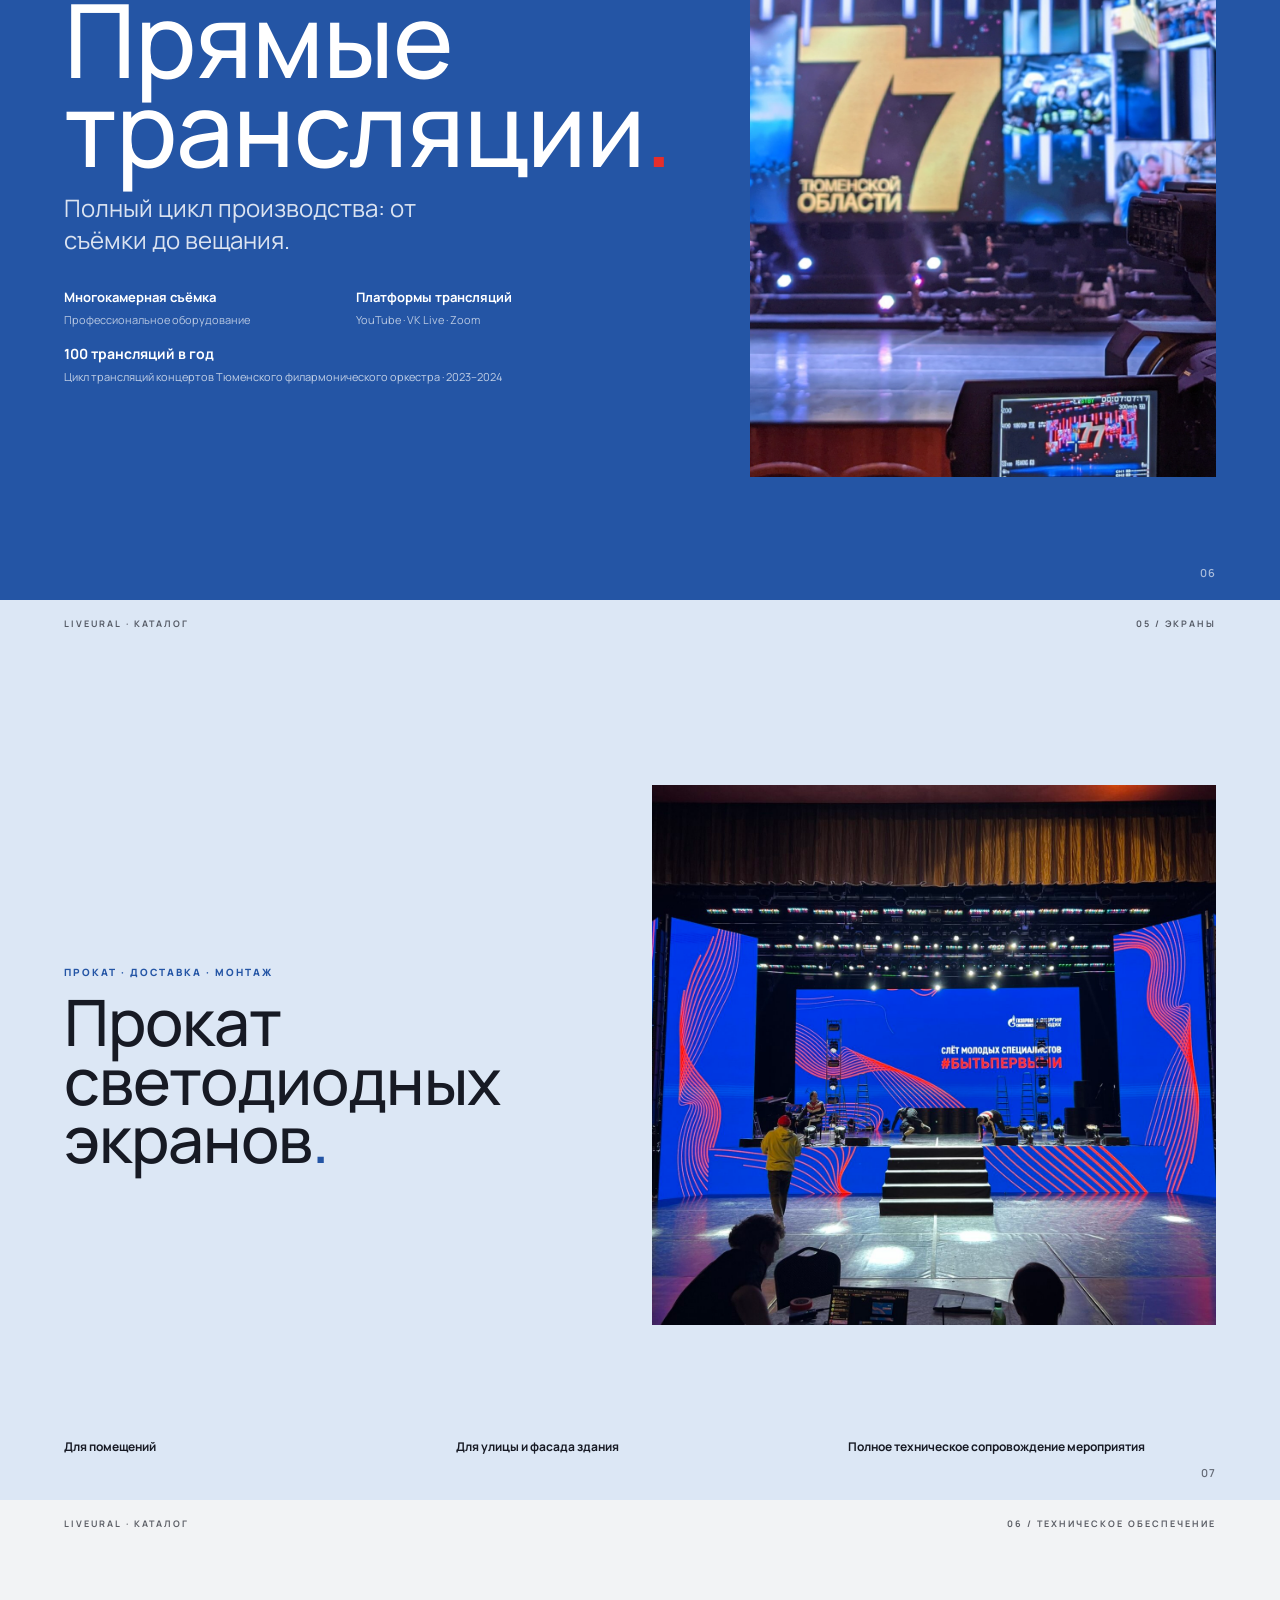
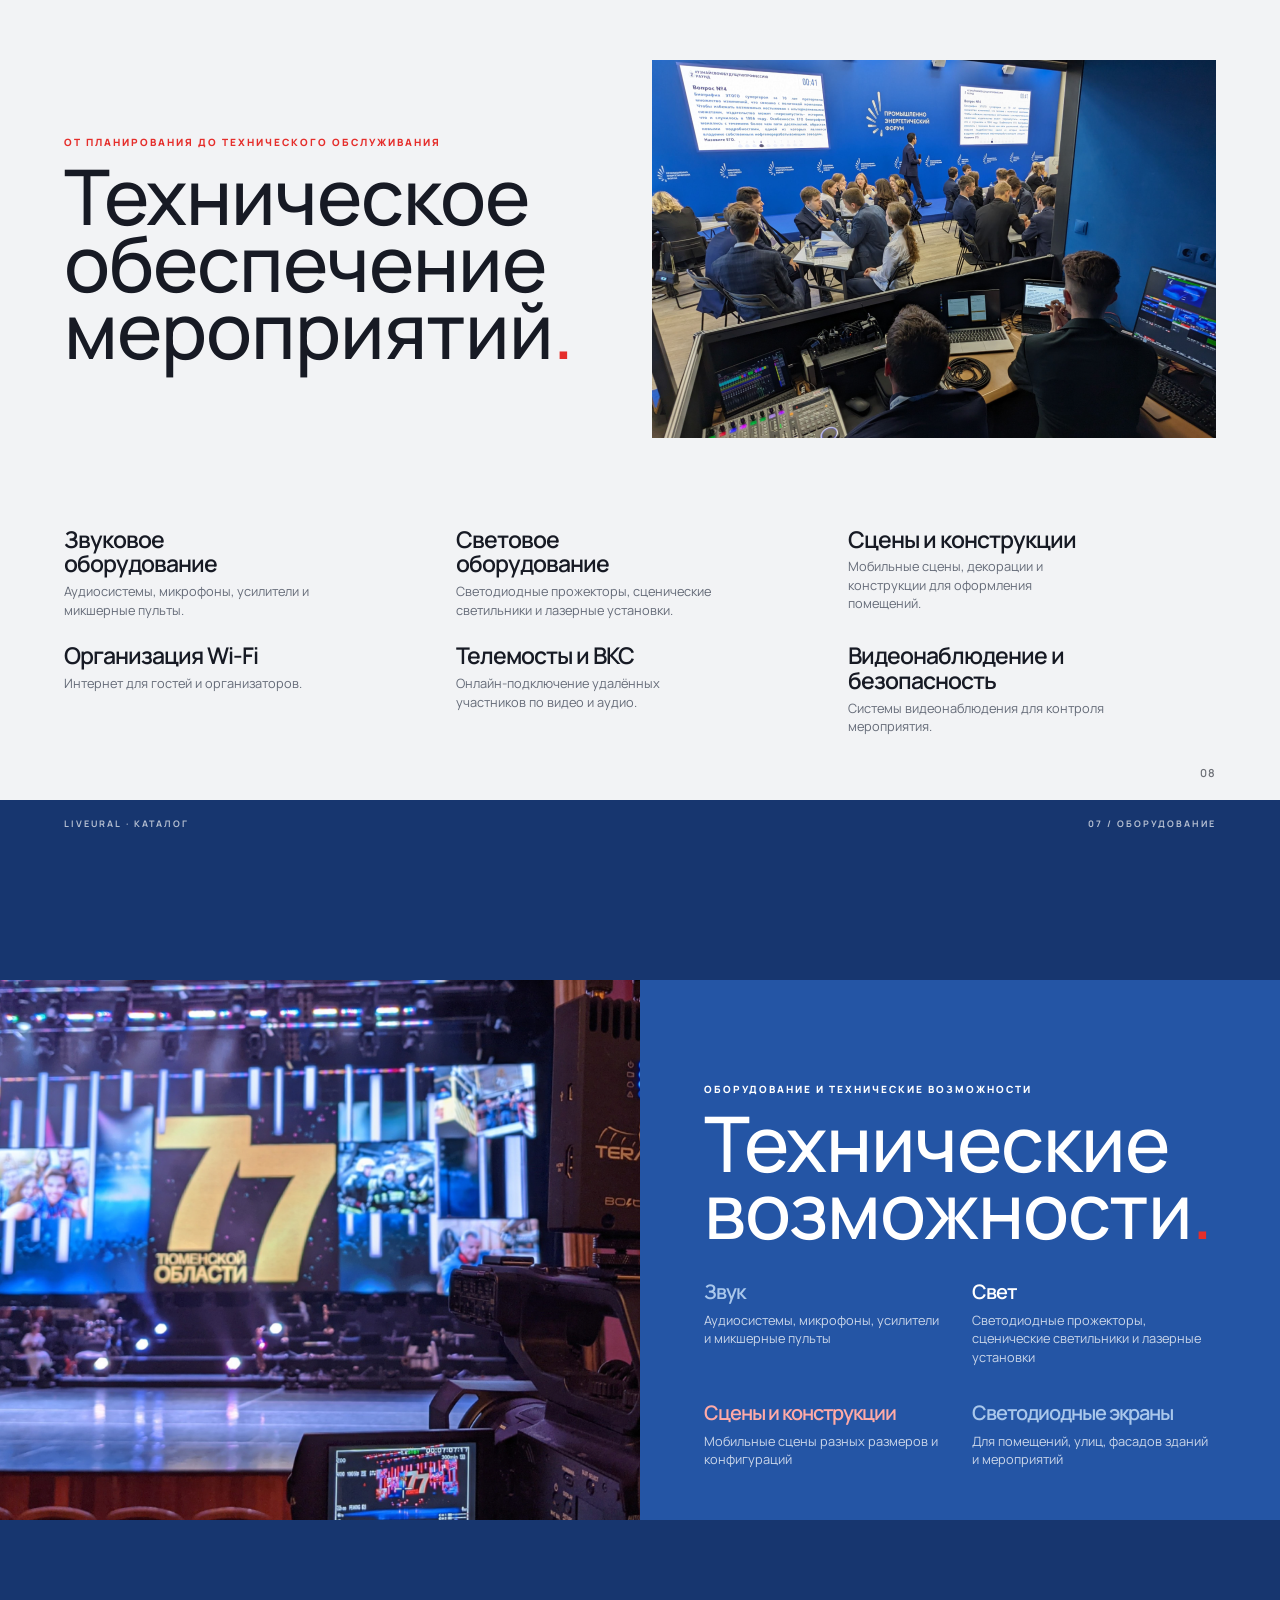
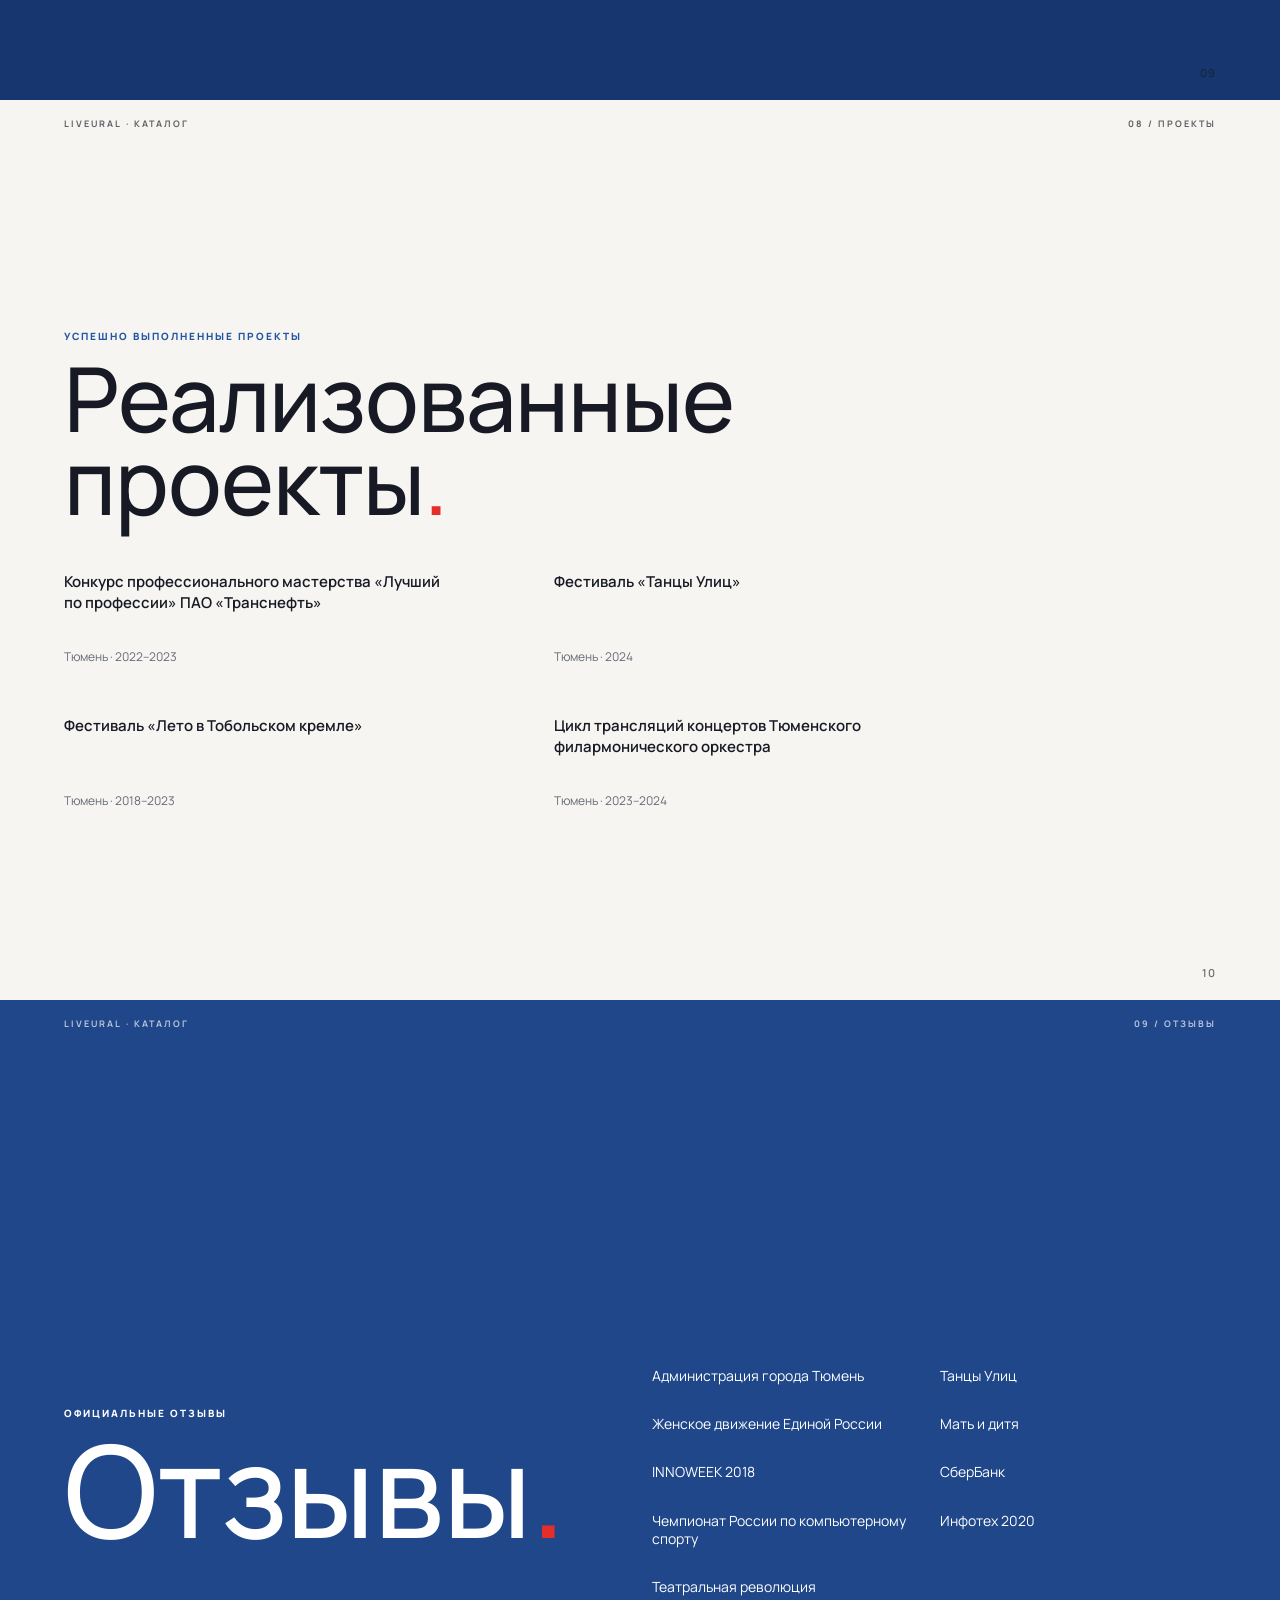
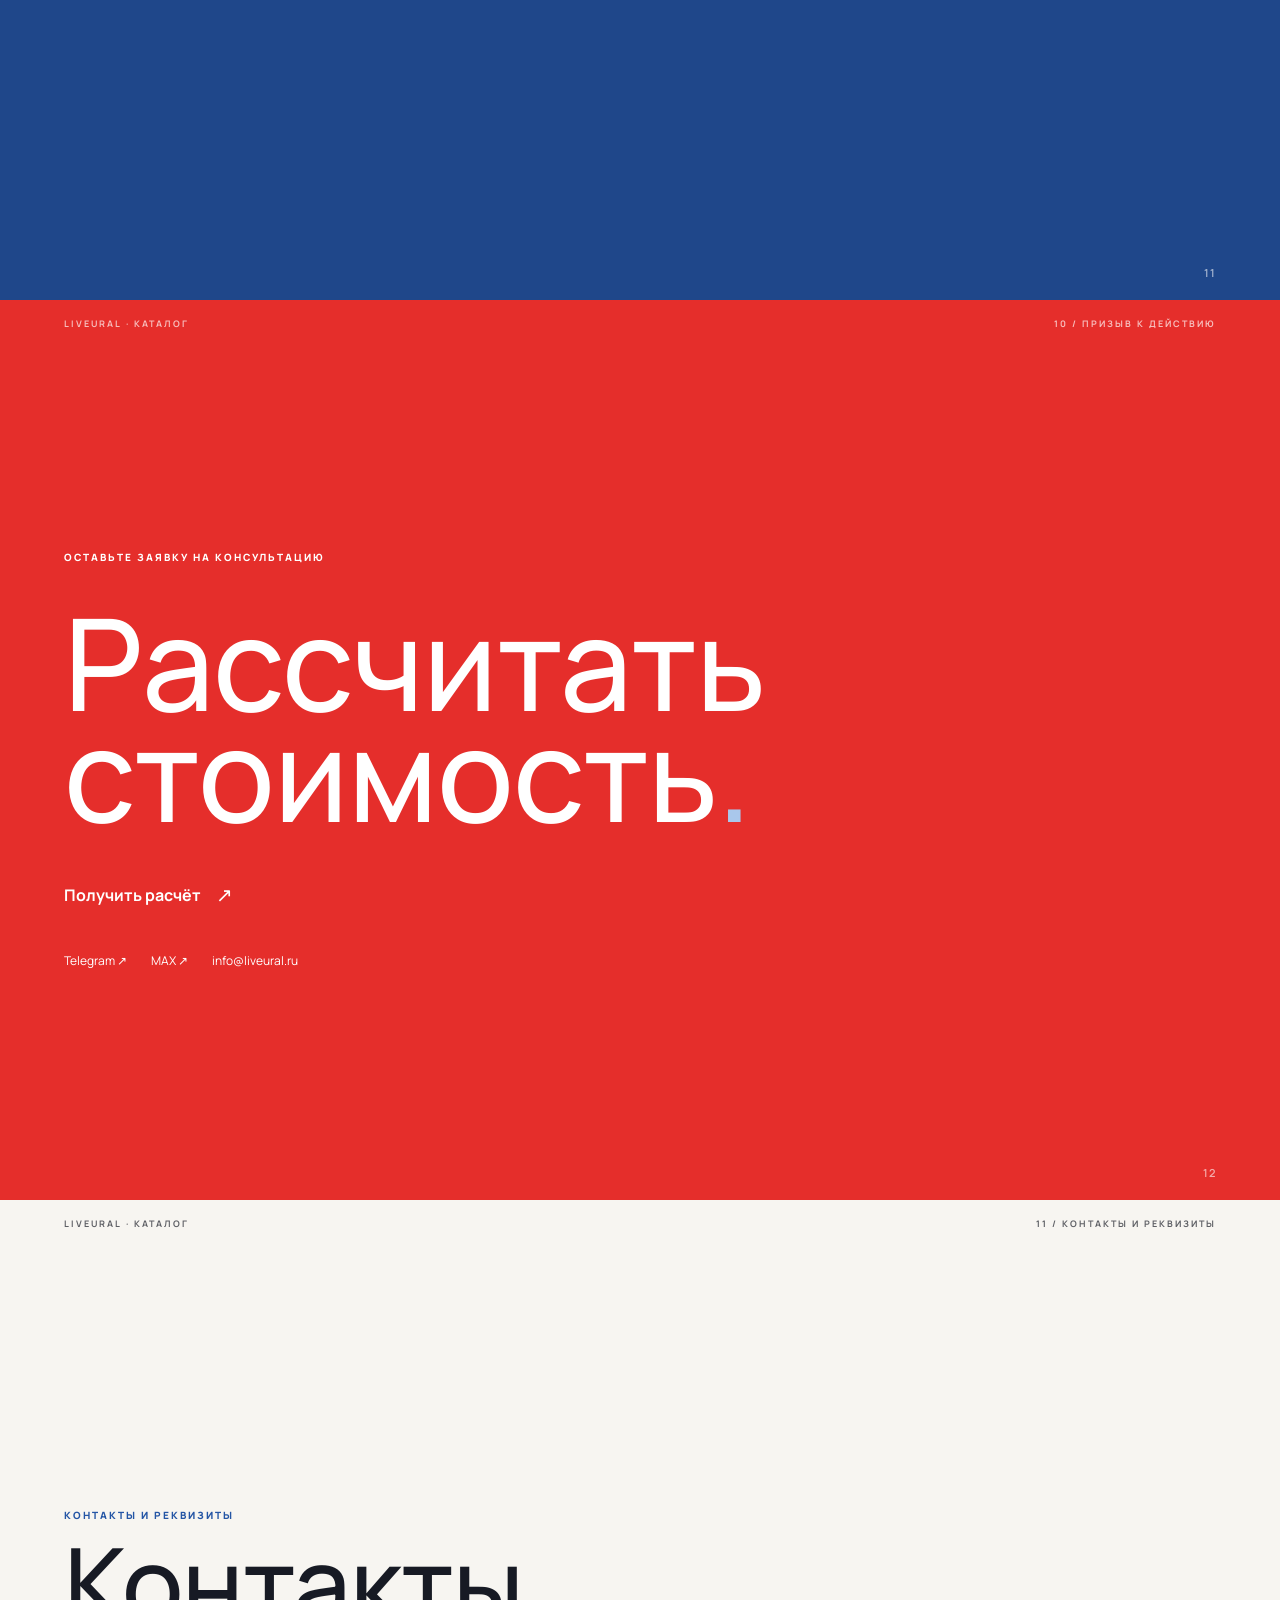
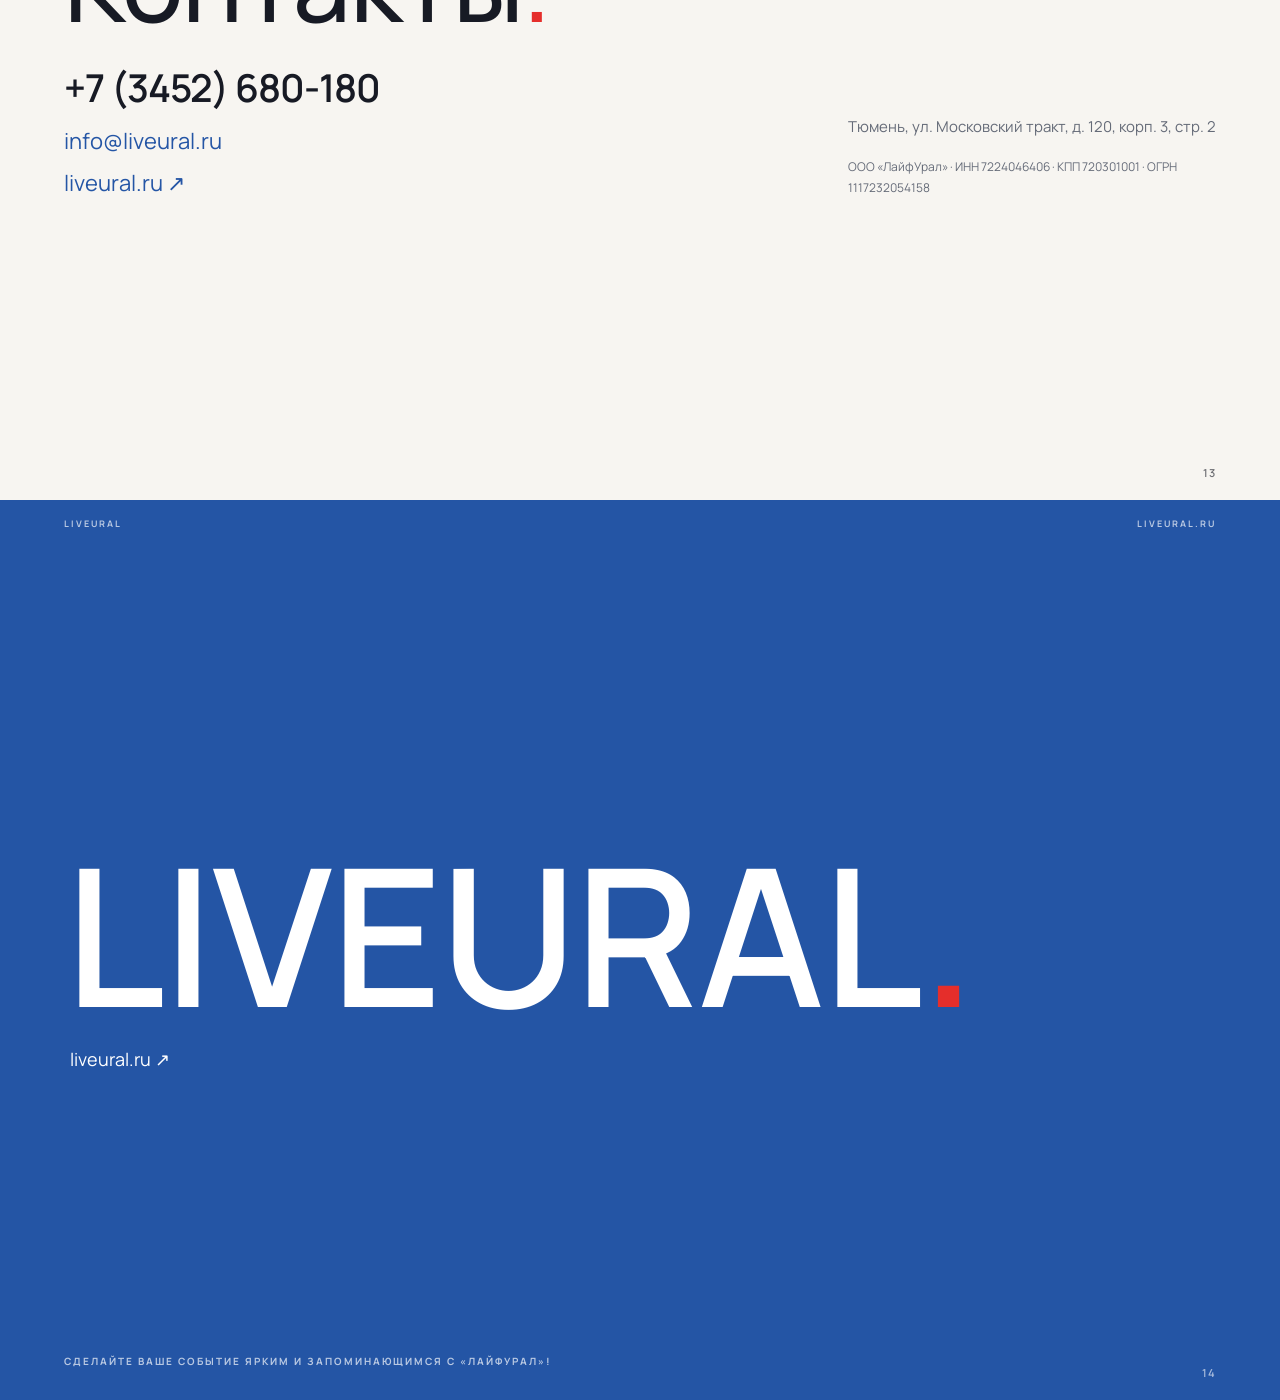
==== commit f1270a31: "Refresh alternate palette stylesheet cache" ====
--- a/color.html
+++ b/color.html
@@ -6,7 +6,7 @@
   <meta name="theme-color" content="#27235d">
   <meta name="description" content="Веб-каталог LiveUral: трансляции, экраны и техническое обеспечение мероприятий.">
   <title>LiveUral — каталог мероприятий · Цветовая версия</title>
-  <link rel="stylesheet" href="styles-color.css">
+  <link rel="stylesheet" href="styles-color.css?v=3acbb6b">
   <script src="script.js" defer></script>
 </head>
 <body>
--- a/styles-color.css
+++ b/styles-color.css
@@ -1,60 +1,59 @@
 @import url("styles.css");
 
-/* Альтернативная палитра: синий плюс терракотовый, шалфейный и охристый. */
+/* Альтернативная палитра LiveUral: фирменные синий и красный с голубыми оттенками. */
 :root {
-  --blue: #27235d;
-  --blue-dark: #1a1743;
-  --paper: #f5f1e8;
-  --ink: #201e2b;
-  --muted: #625e68;
-  --accent-coral: #d96851;
-  --accent-sage: #527d69;
-  --accent-ochre: #bd8a25;
+  --blue: #2455a5;
+  --blue-dark: #17366f;
+  --paper: #f7f5f1;
+  --ink: #171a24;
+  --muted: #656b78;
+  --accent-red: #e52e2b;
+  --accent-sky: #a9c7eb;
 }
 
 .blue { background: var(--blue); }
-.dot { color: var(--accent-coral); }
+.dot { color: var(--accent-red); }
 .blue .dot,
-.cover-copy h1 .dot { color: #e9b861; }
-.cover-photo::after { background: rgba(39, 35, 93, .68); }
+.cover-copy h1 .dot { color: var(--accent-red); }
+.cover-photo::after { background: rgba(23, 54, 111, .68); }
 
-.slide--contents .contents-grid em { color: var(--accent-coral); }
-.about-proof > div:nth-child(1) strong { color: var(--accent-coral); }
-.about-proof > div:nth-child(2) strong { color: var(--accent-sage); }
-.about-proof > div:nth-child(3) strong { color: var(--accent-ochre); }
-.about-proof > div:nth-child(4) strong { color: var(--blue); }
+.slide--contents .contents-grid em { color: var(--blue); }
+.about-proof > div:nth-child(1) strong { color: var(--blue); }
+.about-proof > div:nth-child(2) strong { color: var(--accent-red); }
+.about-proof > div:nth-child(3) strong { color: var(--blue); }
+.about-proof > div:nth-child(4) strong { color: var(--accent-red); }
 
-.slide--formats { background: #ead2c6; }
-.formats-types span:nth-child(3n + 1) { color: var(--accent-coral); }
-.formats-types span:nth-child(3n + 2) { color: var(--blue); }
-.formats-types span:nth-child(3n) { color: var(--accent-sage); }
+.slide--formats { background: #e8eef7; }
+.formats-types span:nth-child(2n + 1) { color: var(--blue); }
+.formats-types span:nth-child(2n) { color: var(--accent-red); }
 
-.slide--screens { background: #dce7dc; }
+.slide--screens { background: #dce7f5; }
 .slide--screens .blue-text,
-.slide--screens .screens-heading .dot { color: var(--accent-sage); }
-.slide--technical { background: #eee4c9; }
+.slide--screens .screens-heading .dot { color: var(--blue); }
+.slide--technical { background: #f2f3f5; }
 .slide--technical .blue-text,
-.slide--technical .technical-head .dot { color: var(--accent-ochre); }
+.slide--technical .technical-head .dot { color: var(--accent-red); }
 
 .slide--equipment { background: var(--blue-dark); }
-.equipment-grid article:nth-child(3n + 1) h3 { color: #efb19f; }
-.equipment-grid article:nth-child(3n + 2) h3 { color: #b5d0bd; }
-.equipment-grid article:nth-child(3n) h3 { color: #e9c978; }
+.equipment-grid article:nth-child(3n + 1) h3 { color: var(--accent-sky); }
+.equipment-grid article:nth-child(3n + 2) h3 { color: #fff; }
+.equipment-grid article:nth-child(3n) h3 { color: #ffaaa7; }
 
-.slide--reviews { background: #37326f; }
-.reviews-title .dot { color: #e9b861; }
-.slide--cta { background: var(--accent-coral); color: #201e2b; }
-.slide--cta .folio { color: #201e2b; }
-.slide--cta .eyebrow { color: #27235d; }
-.slide--cta .dot { color: #f5f1e8; }
-.slide--cta .cta-options a { color: #201e2b; }
+.slide--reviews { background: #1f478a; }
+.reviews-title .dot { color: var(--accent-red); }
 
-.contacts-copy > a { color: var(--accent-sage); }
-.contacts-copy > a:hover { color: var(--accent-coral); }
+.slide--cta { background: var(--accent-red); color: #fff; }
+.slide--cta .folio,
+.slide--cta .eyebrow,
+.slide--cta .cta-options a { color: #fff; }
+.slide--cta .dot { color: var(--accent-sky); }
+
+.contacts-copy > a { color: var(--blue); }
+.contacts-copy > a:hover { color: var(--accent-red); }
 
 @media print {
-  .slide--formats { background: #ead2c6 !important; }
-  .slide--screens { background: #dce7dc !important; }
-  .slide--technical { background: #eee4c9 !important; }
-  .slide--cta { background: var(--accent-coral) !important; }
+  .slide--formats { background: #e8eef7 !important; }
+  .slide--screens { background: #dce7f5 !important; }
+  .slide--technical { background: #f2f3f5 !important; }
+  .slide--cta { background: var(--accent-red) !important; }
 }
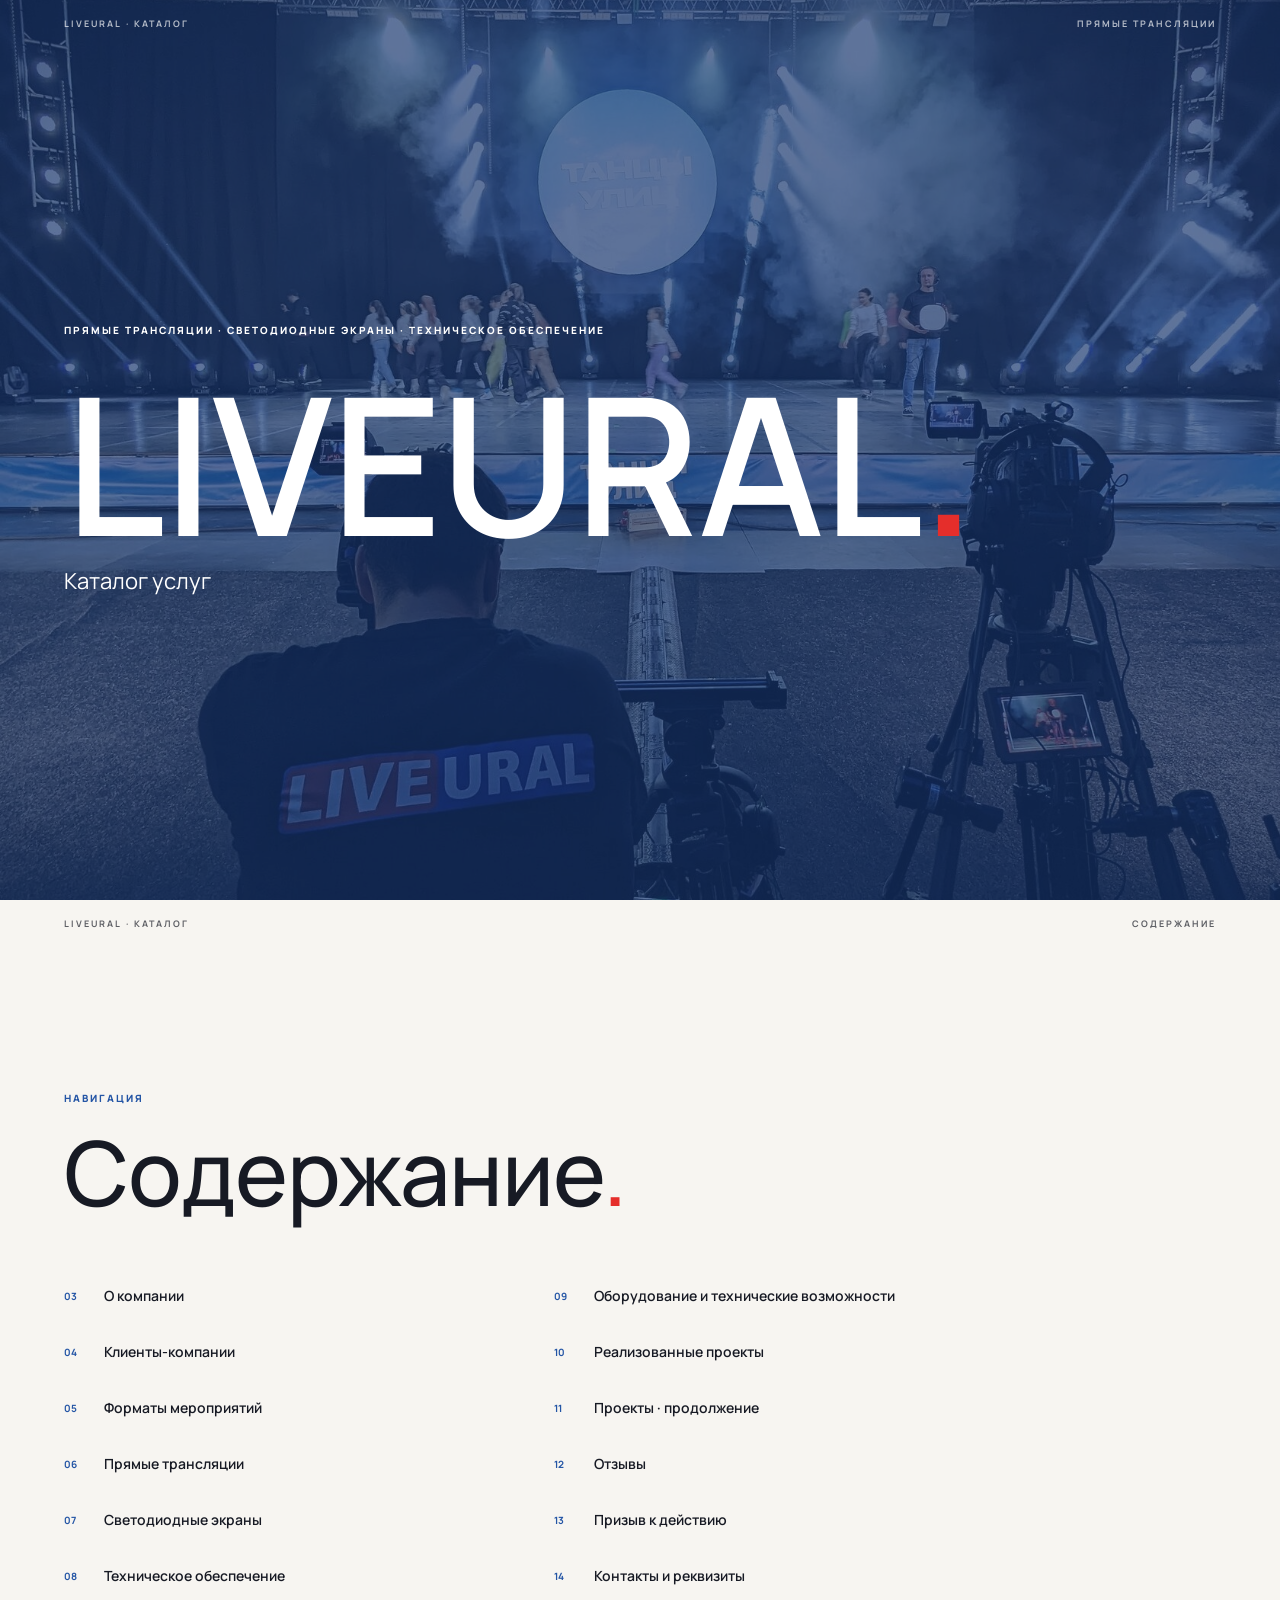
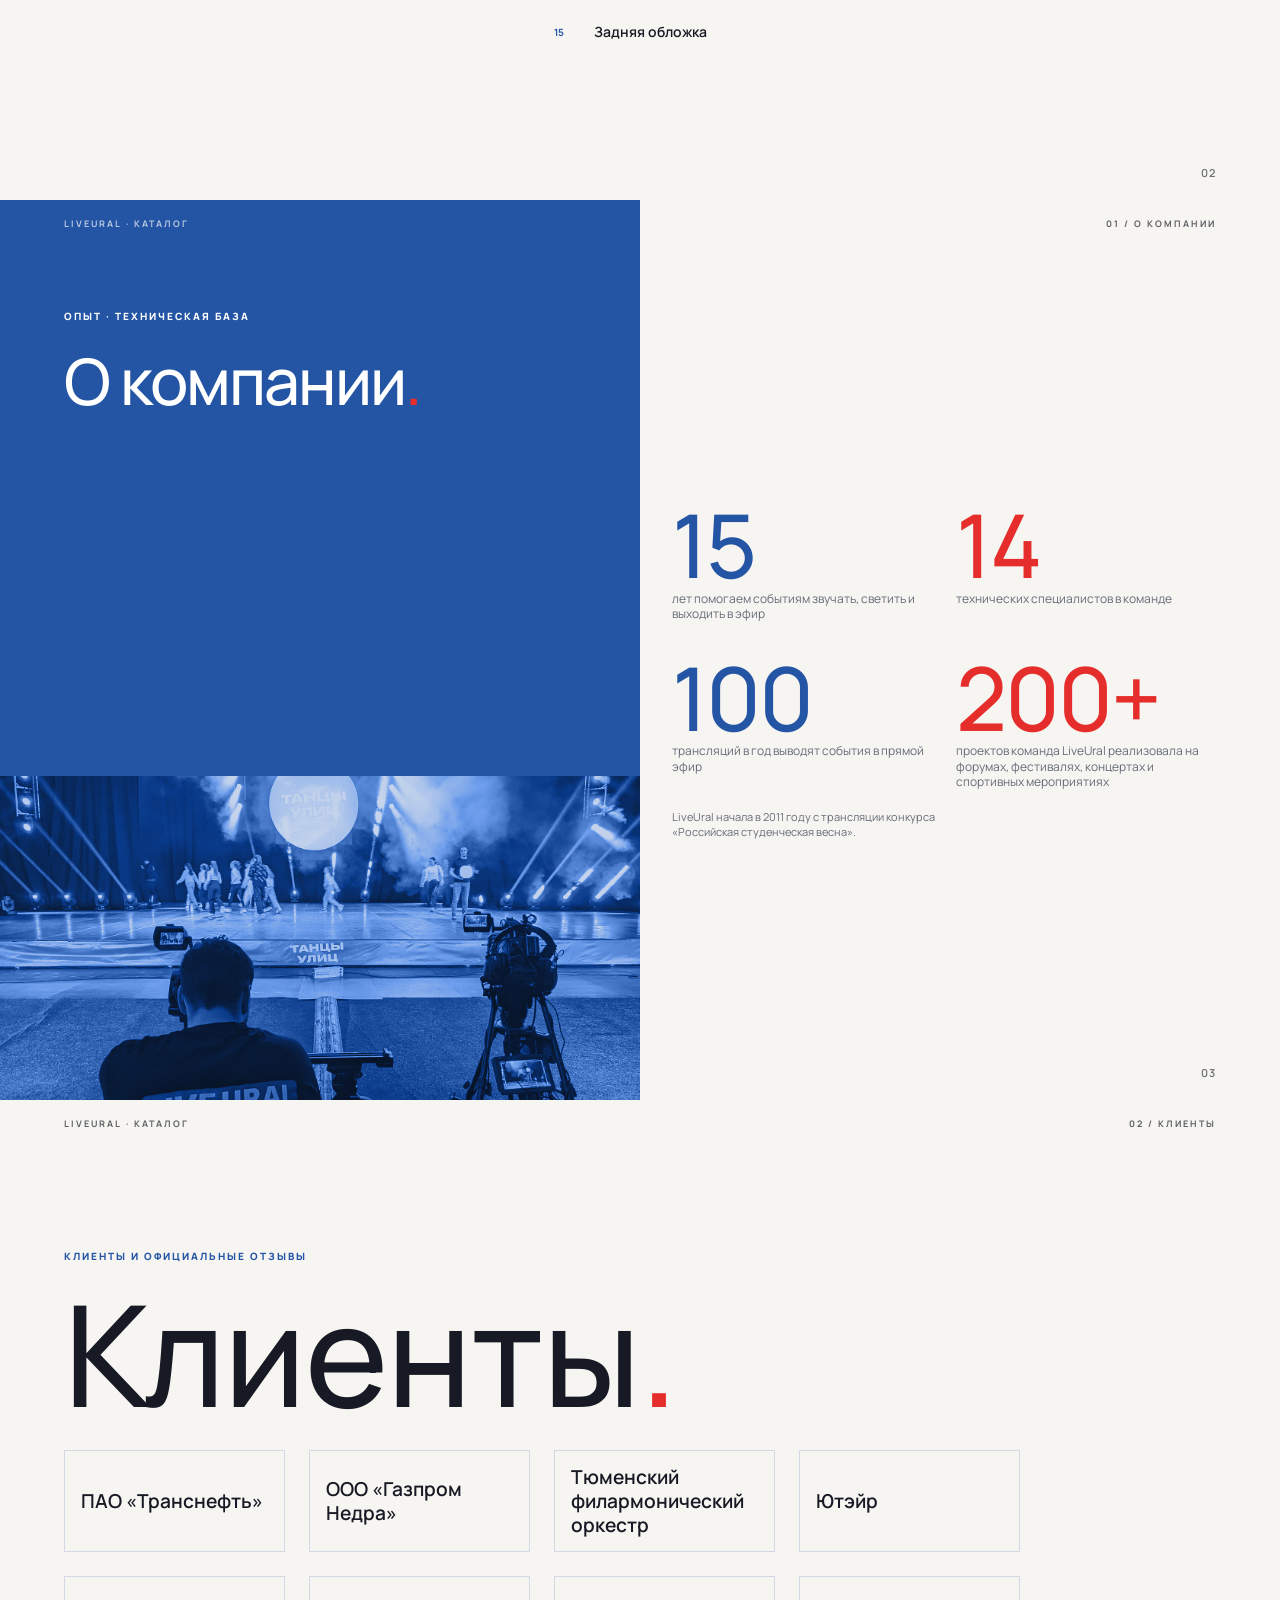
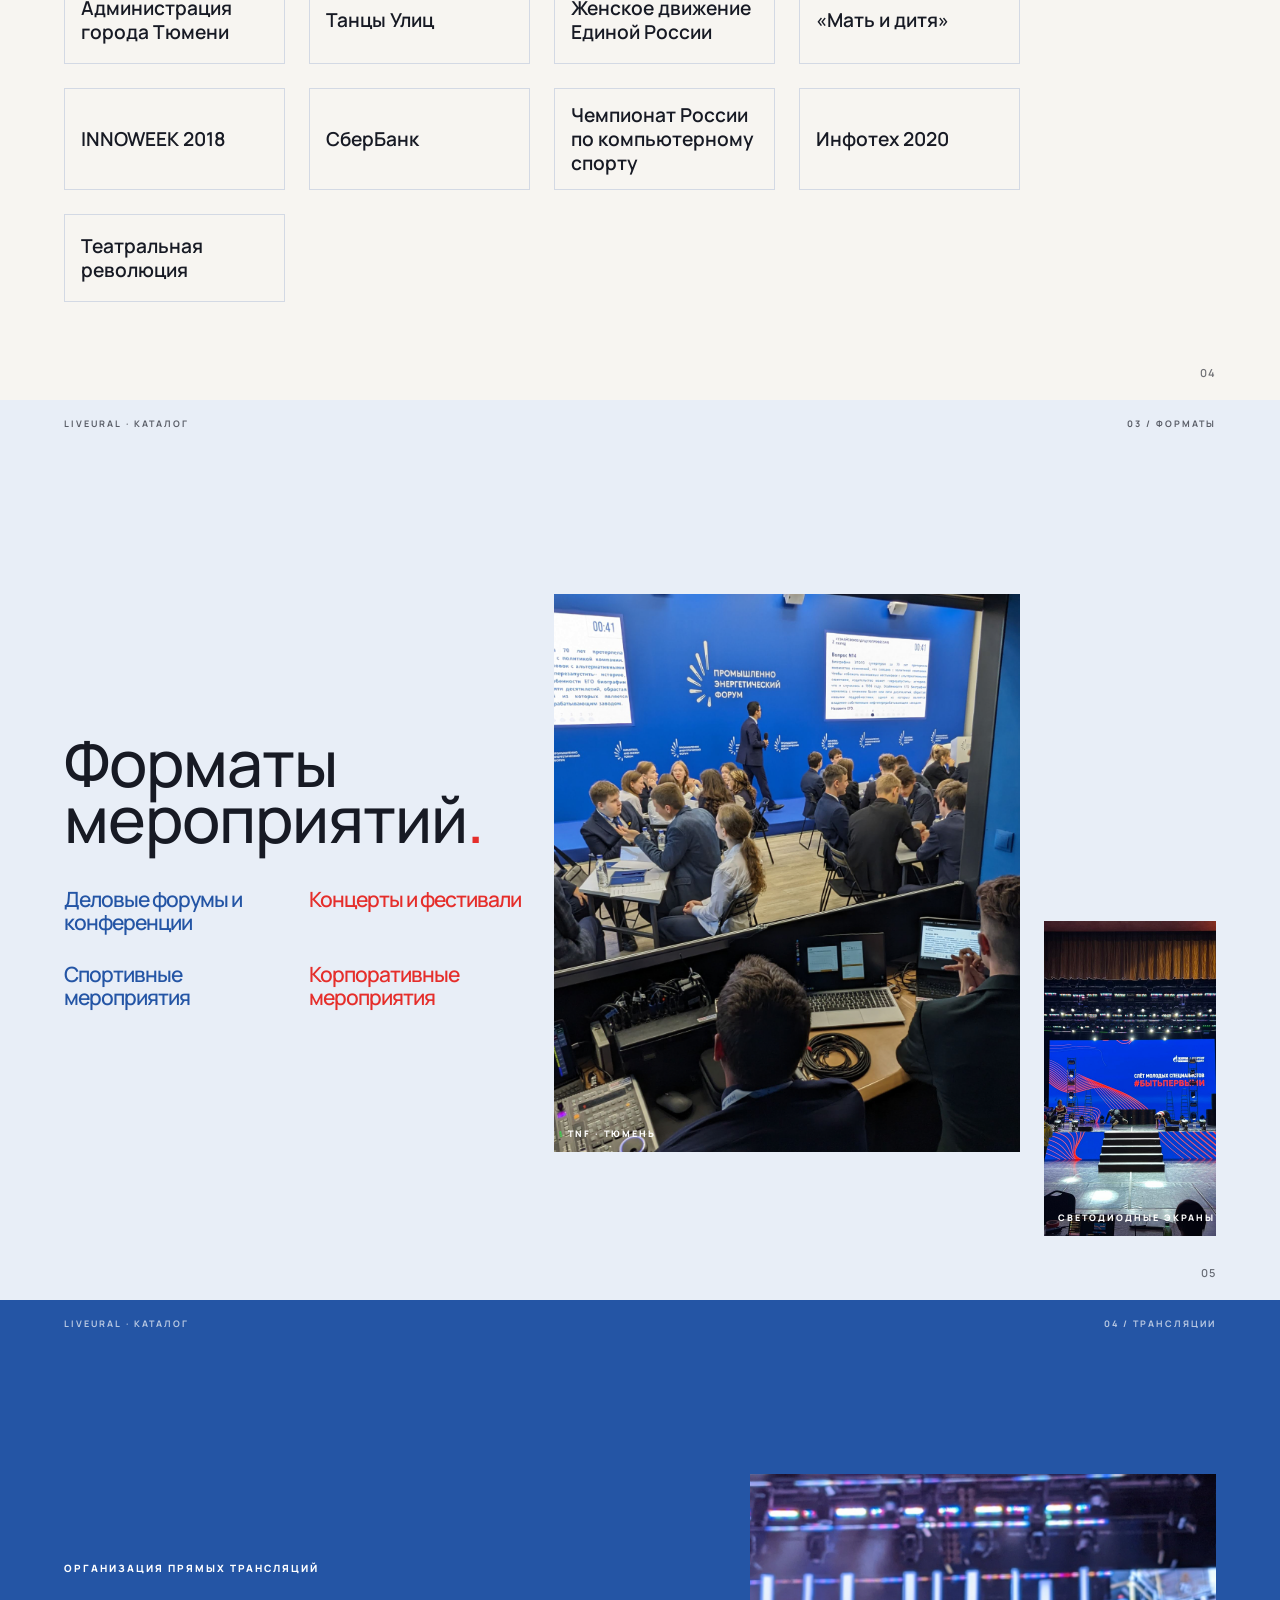
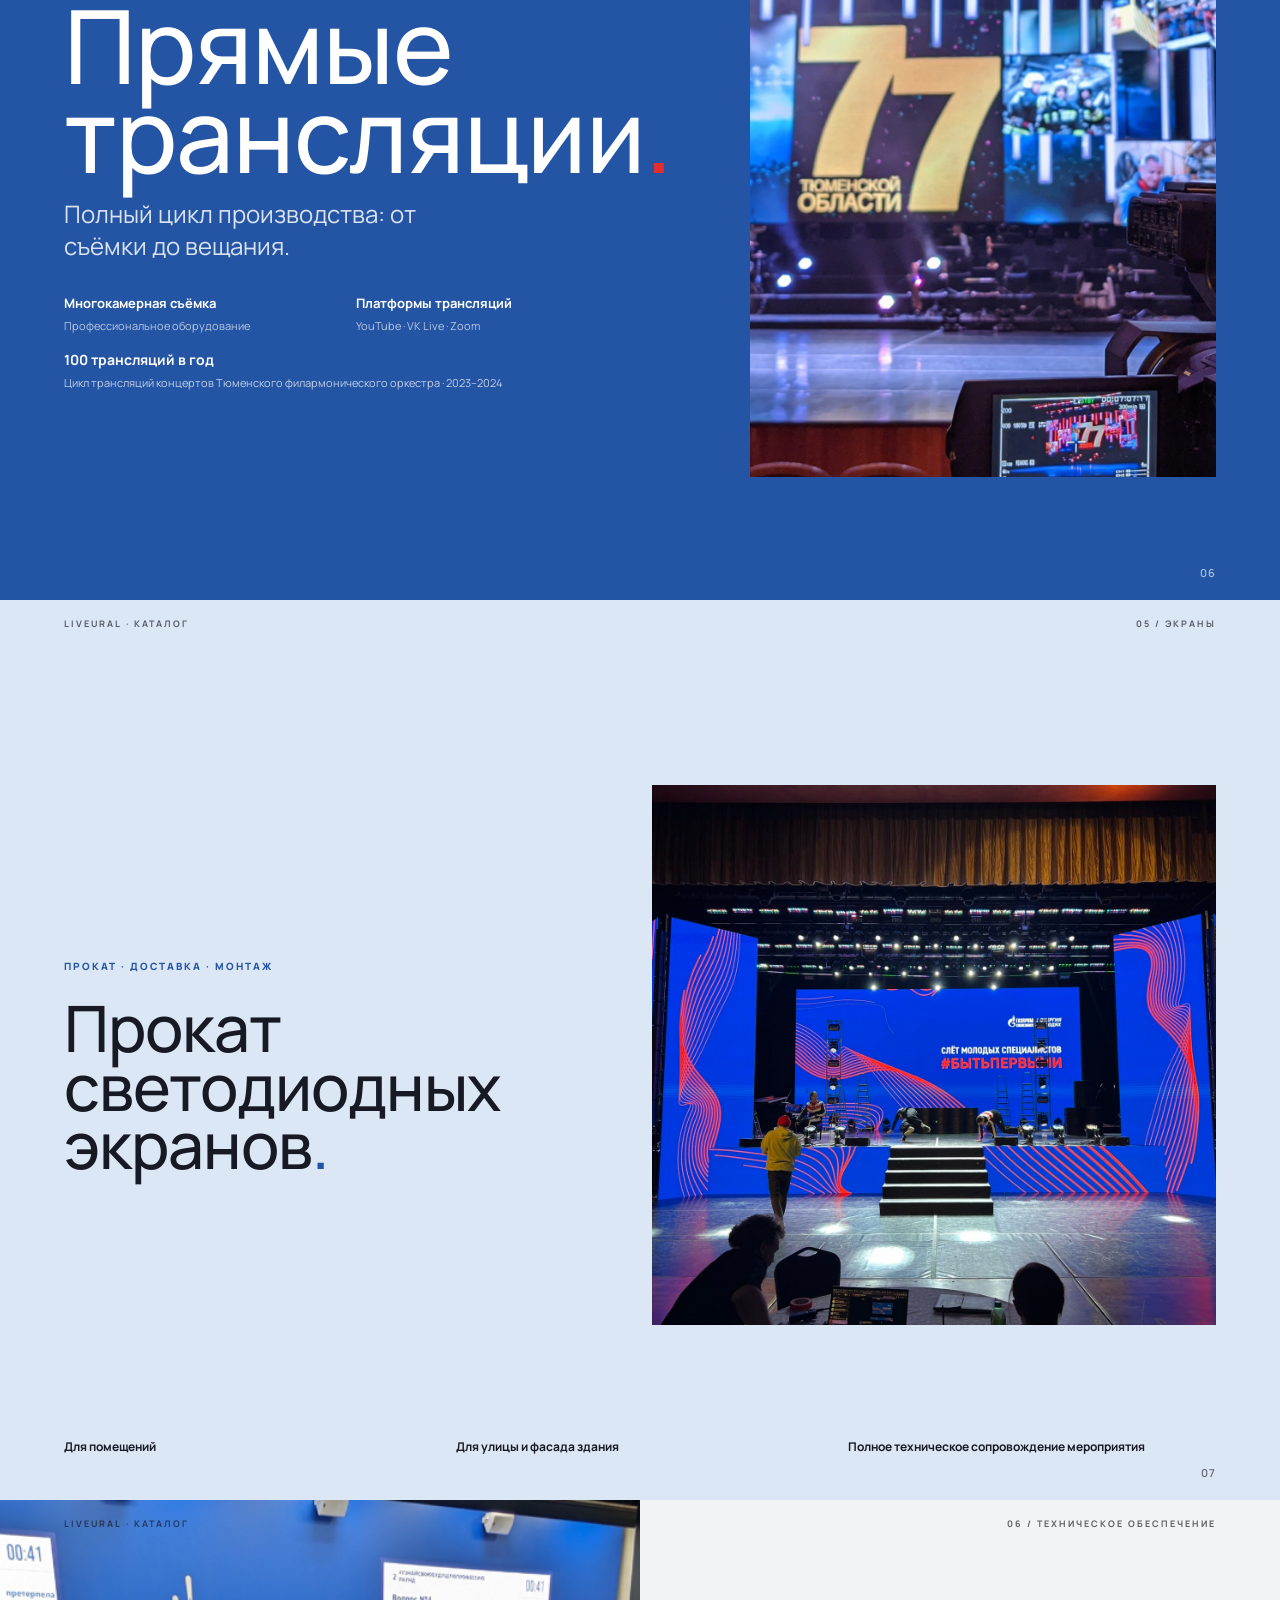
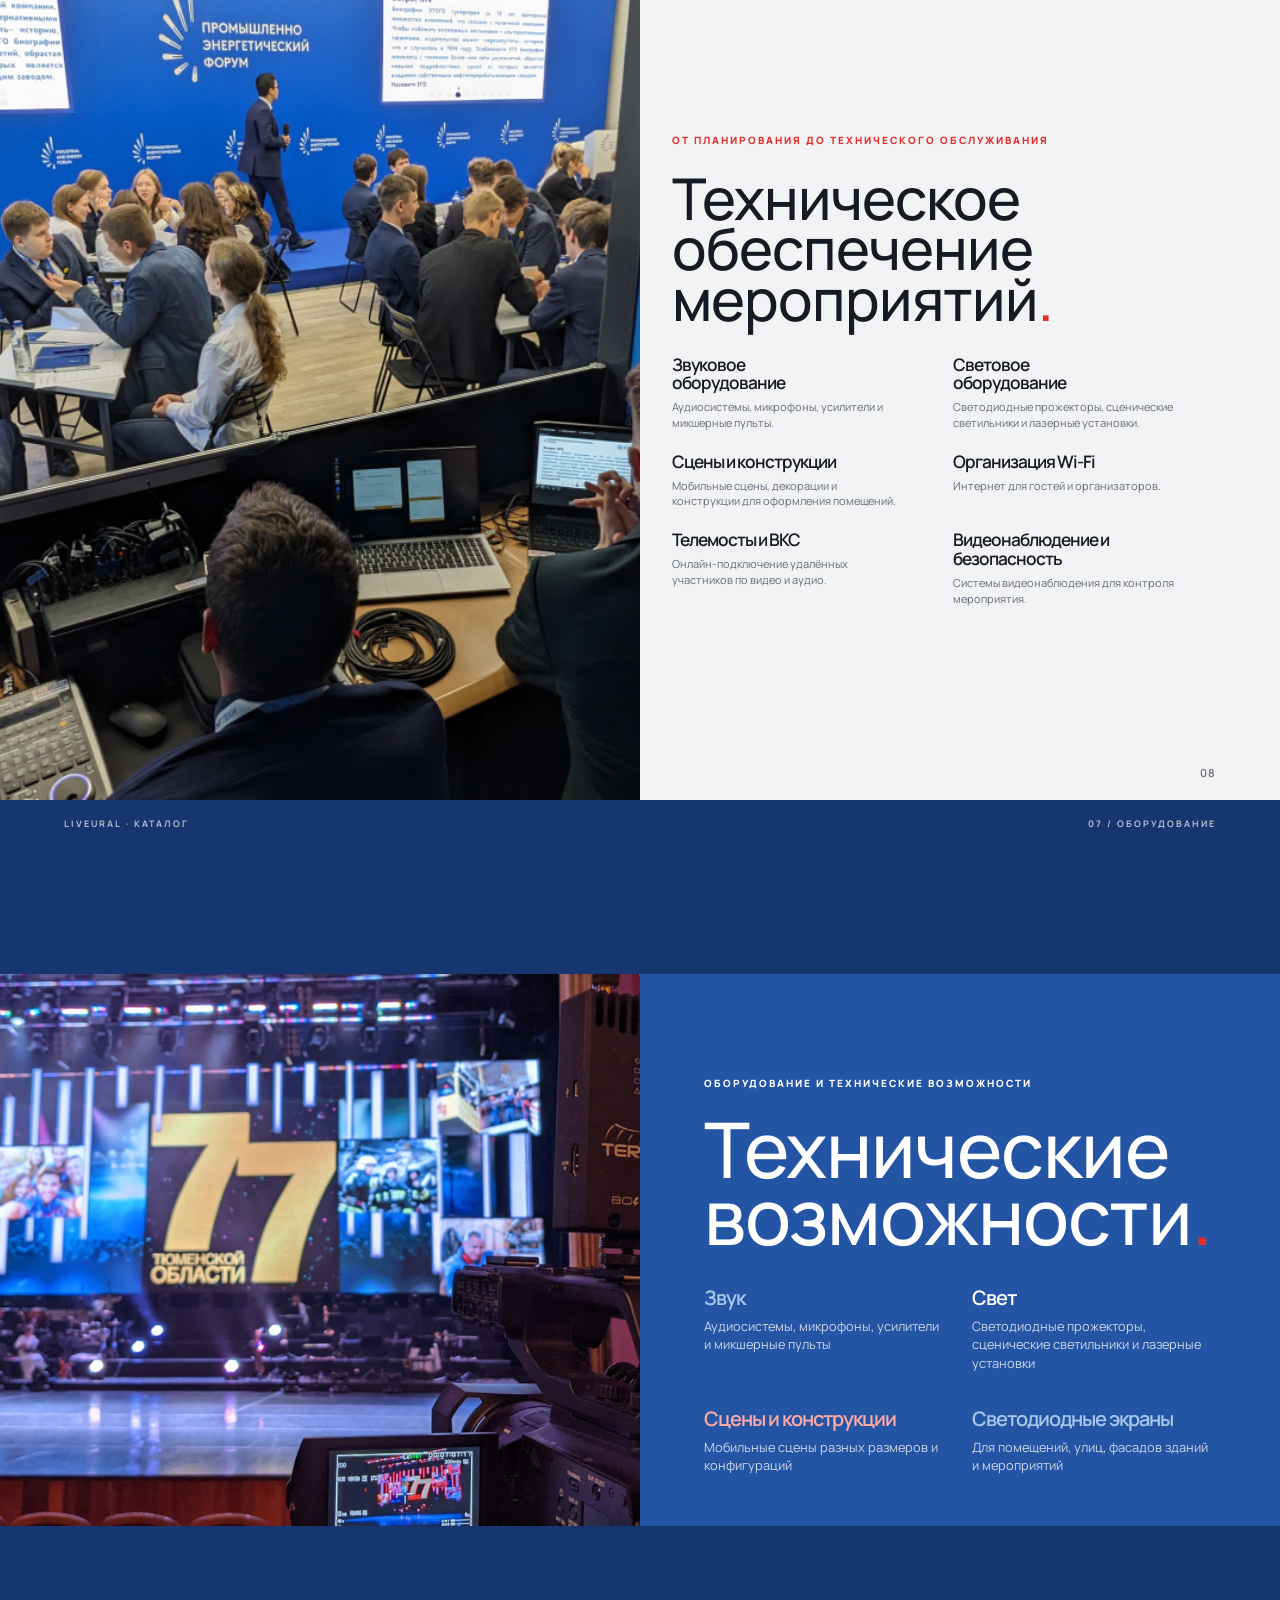
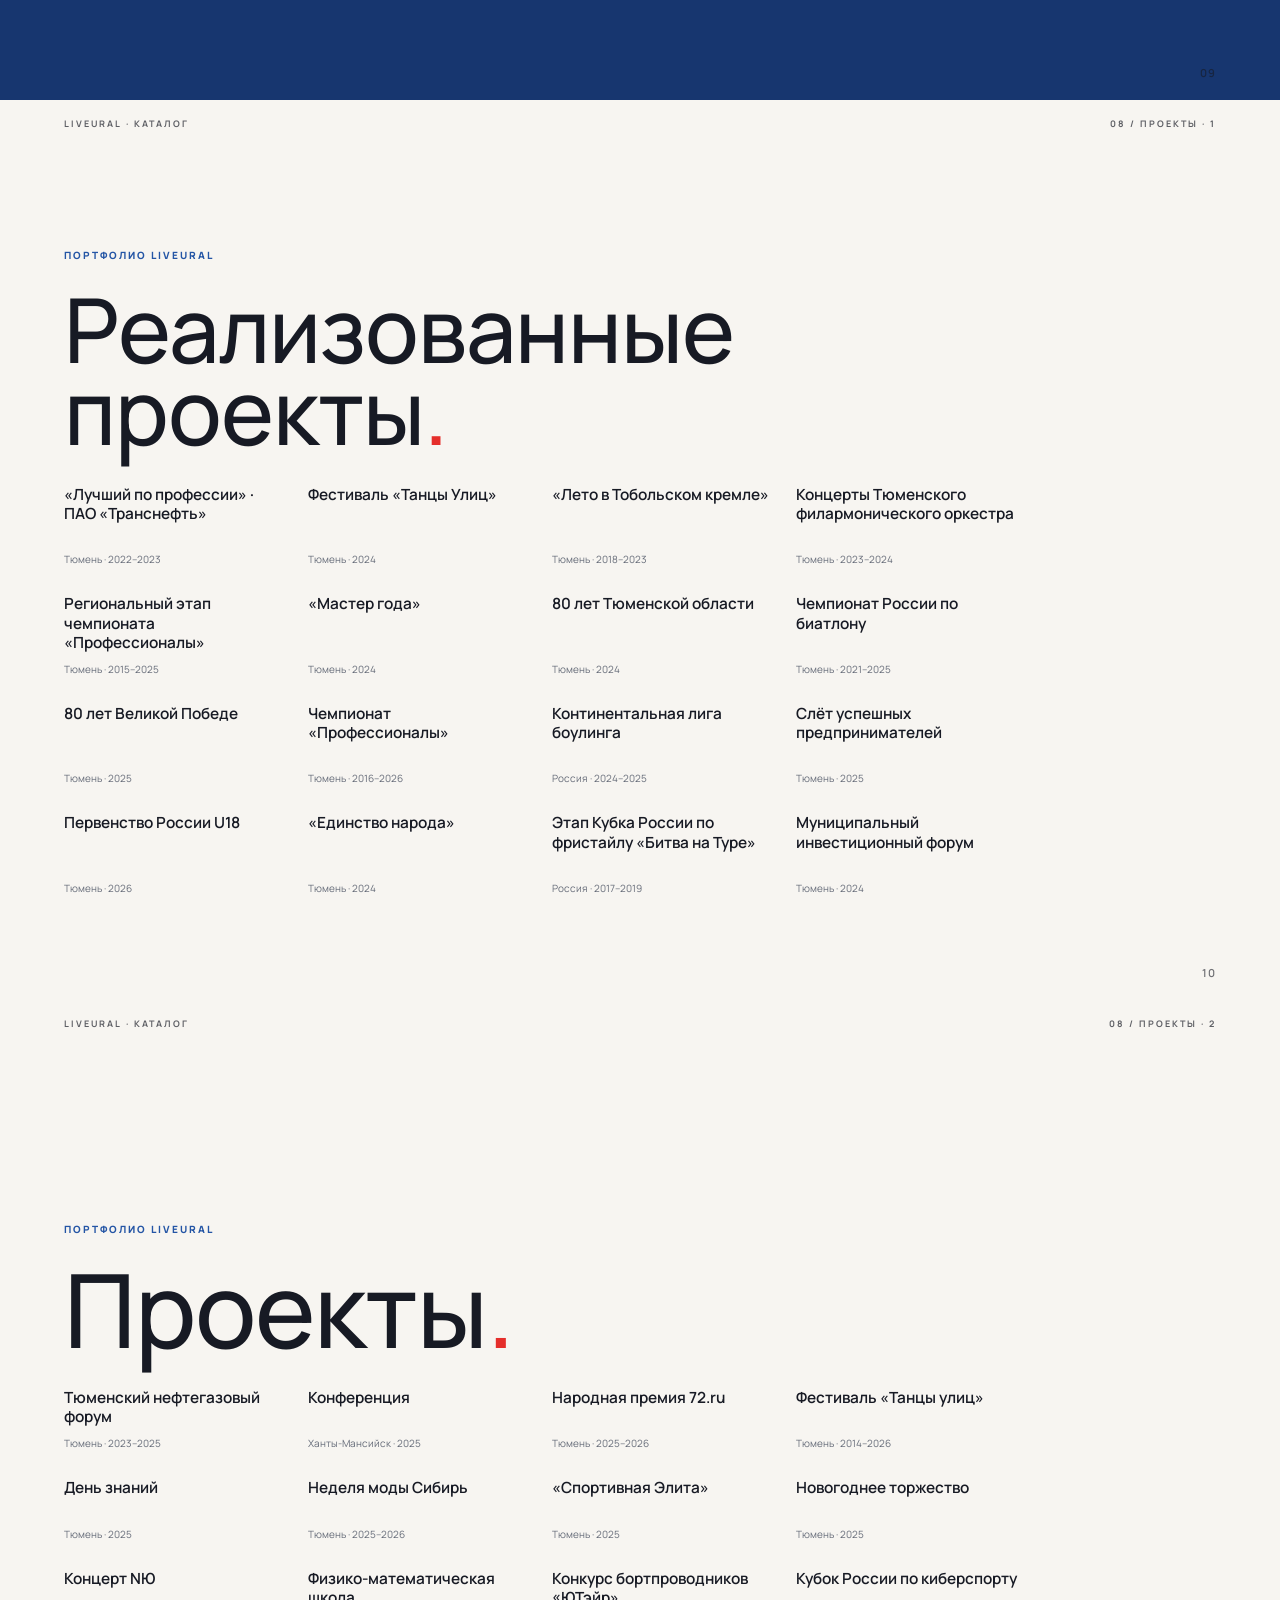
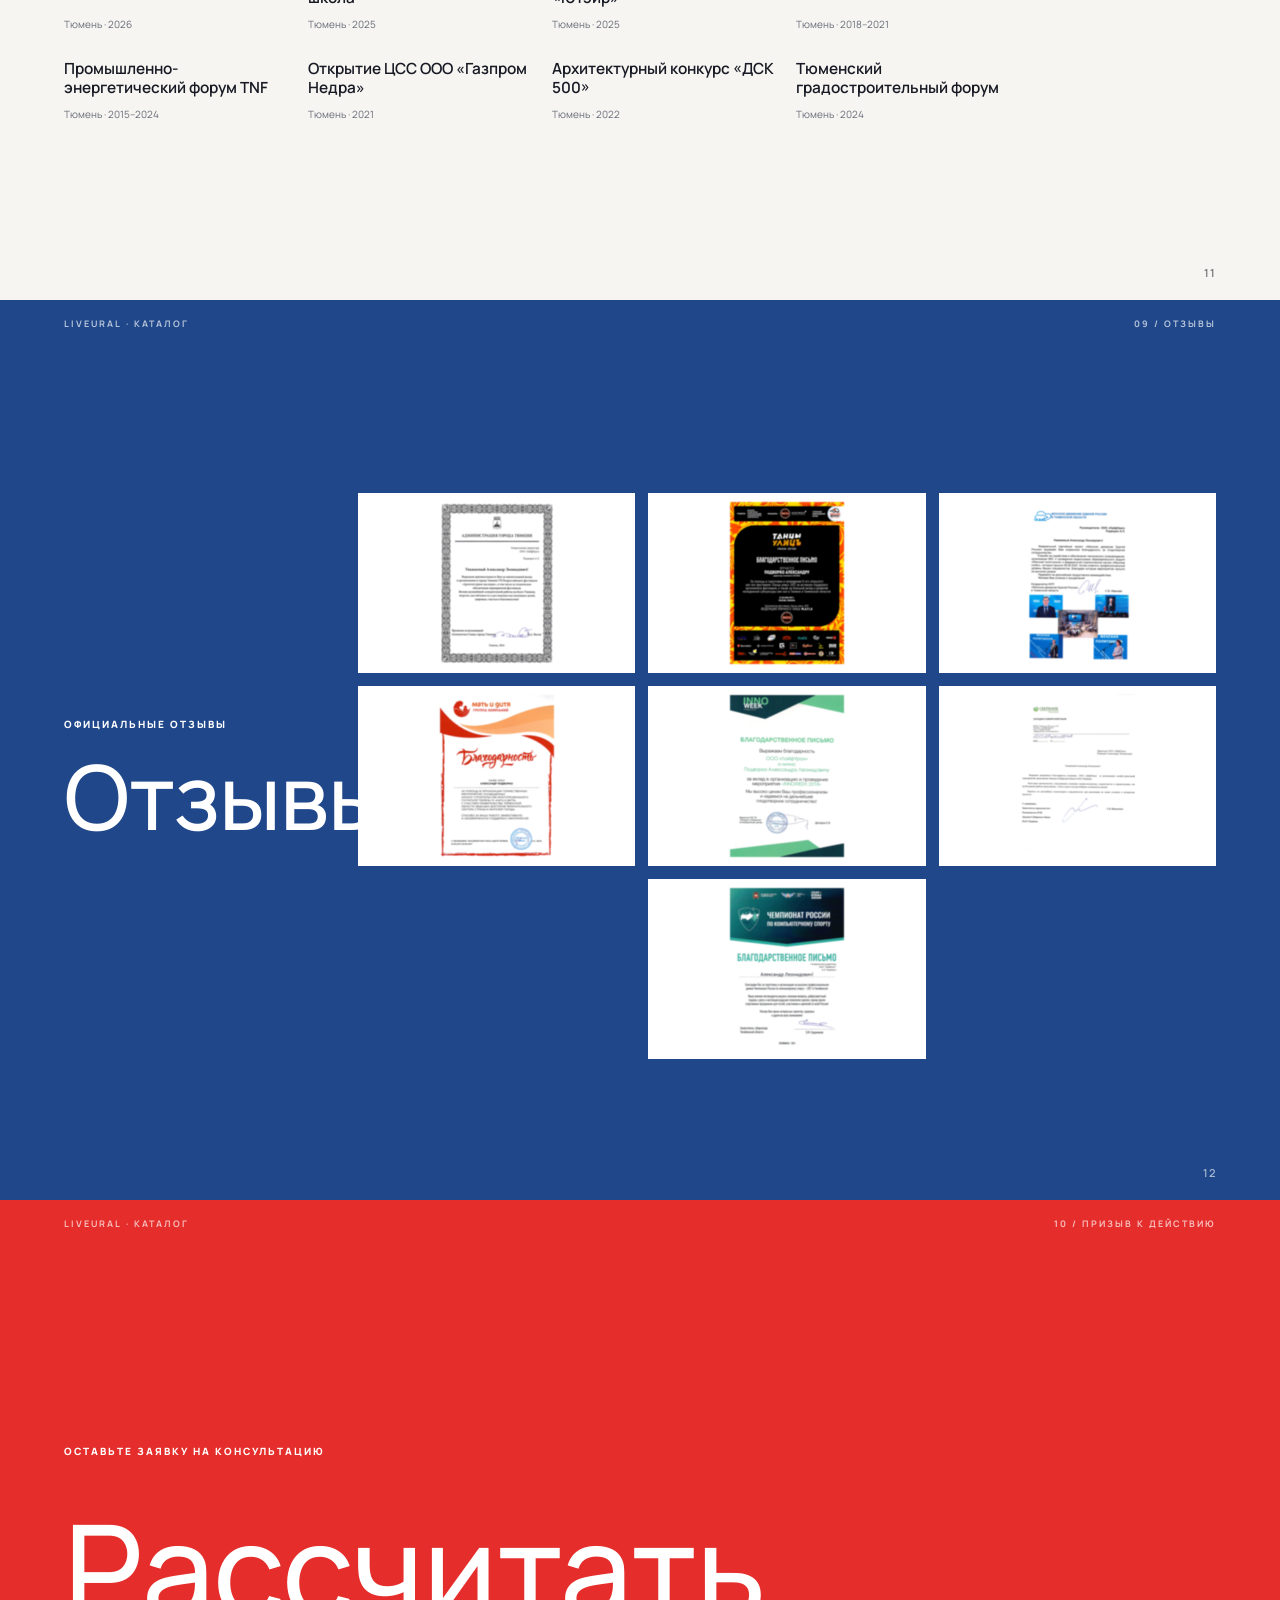
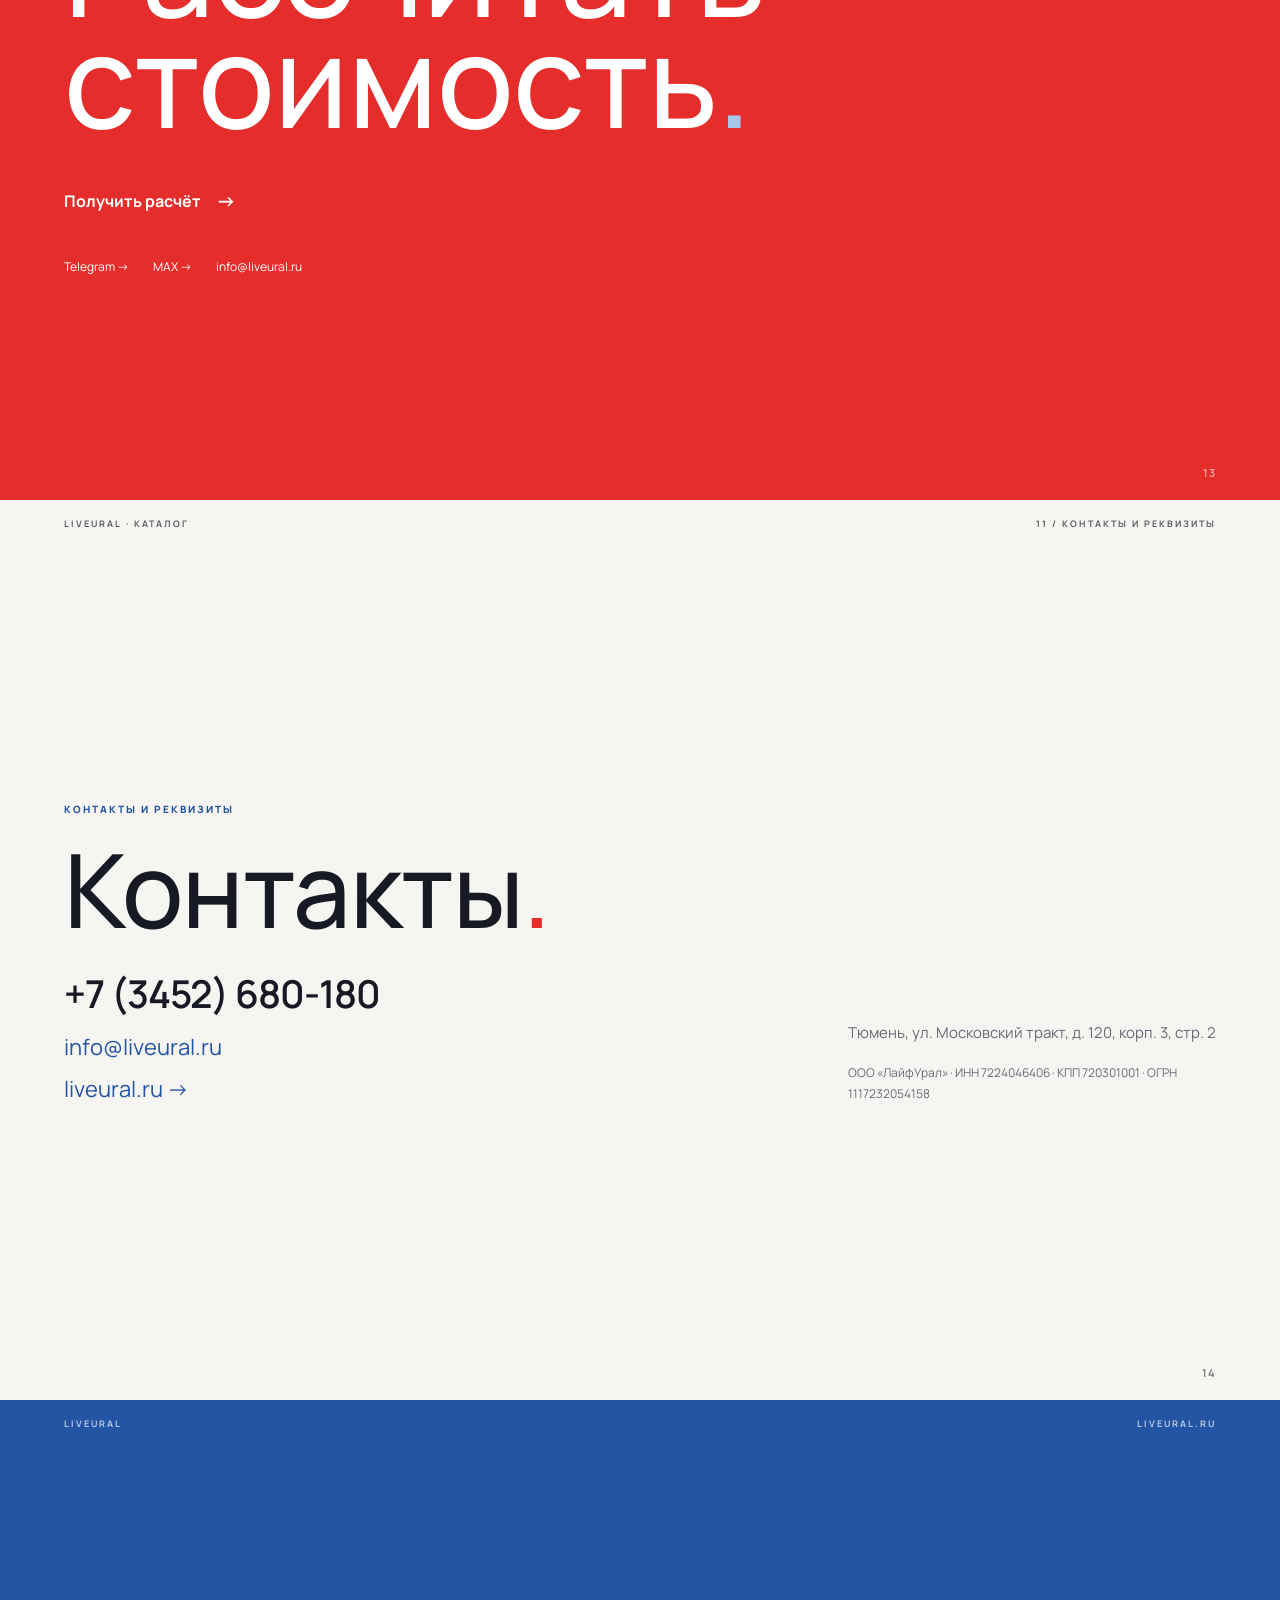
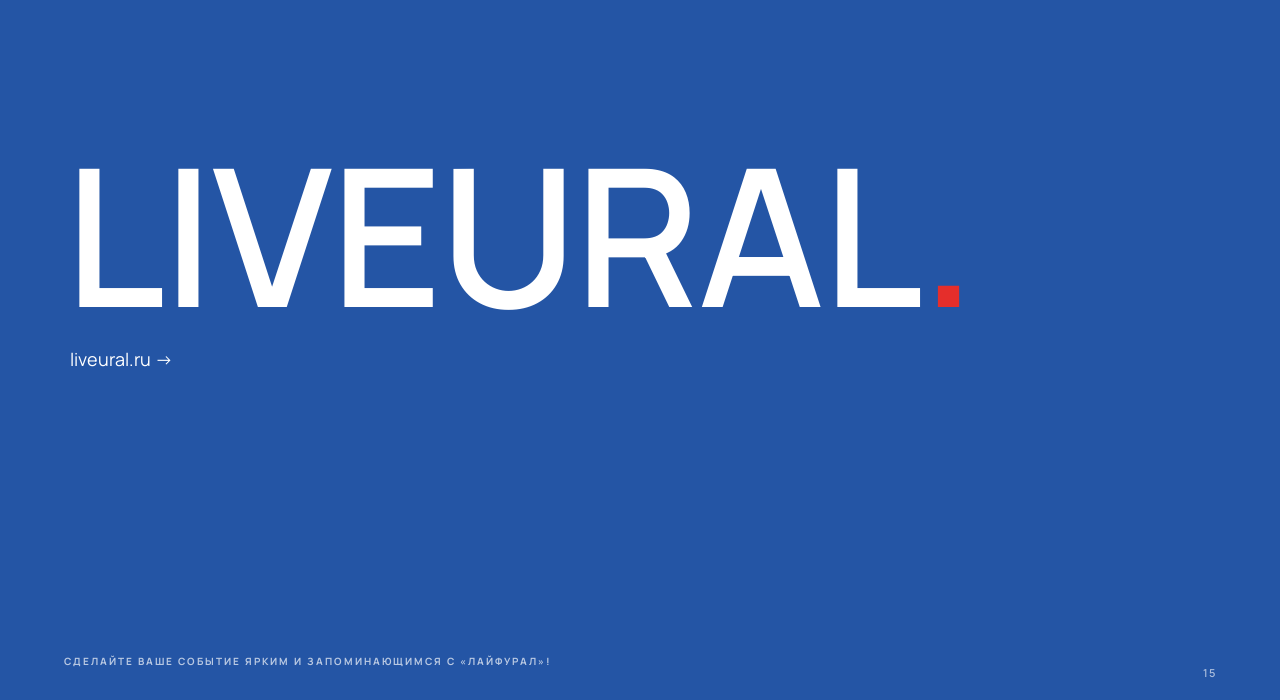
==== commit 1dc33c95: "Apply color catalog review feedback" ====
--- a/color.html
+++ b/color.html
@@ -3,14 +3,14 @@
 <head>
   <meta charset="utf-8">
   <meta name="viewport" content="width=device-width, initial-scale=1">
-  <meta name="theme-color" content="#27235d">
+  <meta name="theme-color" content="#2455a5">
   <meta name="description" content="Веб-каталог LiveUral: трансляции, экраны и техническое обеспечение мероприятий.">
   <title>LiveUral — каталог мероприятий · Цветовая версия</title>
-  <link rel="stylesheet" href="styles-color.css?v=3acbb6b">
+  <link rel="stylesheet" href="styles-color.css?v=feedback-2">
   <script src="script.js" defer></script>
 </head>
 <body>
-  <header class="chrome visually-hidden" role="progressbar" aria-label="Просмотр каталога" aria-valuemin="1" aria-valuemax="14" aria-valuenow="1">
+  <header class="chrome visually-hidden" role="progressbar" aria-label="Просмотр каталога" aria-valuemin="1" aria-valuemax="15" aria-valuenow="1">
     <div class="chrome__progress" aria-hidden="true"><i id="progress"></i></div>
     <span id="current" class="visually-hidden">01</span>
   </header>
@@ -25,7 +25,6 @@
         <h1>LIVEURAL<span class="dot">.</span></h1>
         <p class="cover-line">Каталог услуг</p>
       </div>
-      <a class="scroll-cue" href="#contents">Листать каталог ↓</a>
     </section>
 
     <section class="slide slide--contents paper" id="contents" data-name="Содержание">
@@ -43,10 +42,11 @@
         <ol start="7">
           <li><a href="#equipment"><em>09</em><span>Оборудование и технические возможности</span></a></li>
           <li><a href="#projects"><em>10</em><span>Реализованные проекты</span></a></li>
-          <li><a href="#reviews"><em>11</em><span>Отзывы</span></a></li>
-          <li><a href="#contact-cta"><em>12</em><span>Призыв к действию</span></a></li>
-          <li><a href="#contacts"><em>13</em><span>Контакты и реквизиты</span></a></li>
-          <li><a href="#back-cover"><em>14</em><span>Задняя обложка</span></a></li>
+          <li><a href="#projects-more"><em>11</em><span>Проекты · продолжение</span></a></li>
+          <li><a href="#reviews"><em>12</em><span>Отзывы</span></a></li>
+          <li><a href="#contact-cta"><em>13</em><span>Призыв к действию</span></a></li>
+          <li><a href="#contacts"><em>14</em><span>Контакты и реквизиты</span></a></li>
+          <li><a href="#back-cover"><em>15</em><span>Задняя обложка</span></a></li>
         </ol>
       </div>
       <div class="page-no">02</div>
@@ -75,12 +75,21 @@
 
     <section class="slide slide--clients paper" id="clients" data-name="Клиенты-компании">
       <div class="folio"><span>LIVEURAL · КАТАЛОГ</span><span>02 / КЛИЕНТЫ</span></div>
-      <div class="clients-title"><p class="eyebrow blue-text">ОРГАНИЗАЦИИ В ПРОЕКТАХ</p><h2>Клиенты<span class="dot">.</span></h2></div>
+      <div class="clients-title"><p class="eyebrow blue-text">КЛИЕНТЫ И ОФИЦИАЛЬНЫЕ ОТЗЫВЫ</p><h2>Клиенты<span class="dot">.</span></h2></div>
       <div class="client-list">
         <div><strong>ПАО «Транснефть»</strong></div>
         <div><strong>ООО «Газпром Недра»</strong></div>
         <div><strong>Тюменский филармонический оркестр</strong></div>
         <div><strong>Ютэйр</strong></div>
+        <div><strong>Администрация города Тюмени</strong></div>
+        <div><strong>Танцы Улиц</strong></div>
+        <div><strong>Женское движение Единой России</strong></div>
+        <div><strong>«Мать и дитя»</strong></div>
+        <div><strong>INNOWEEK 2018</strong></div>
+        <div><strong>СберБанк</strong></div>
+        <div><strong>Чемпионат России по компьютерному спорту</strong></div>
+        <div><strong>Инфотех 2020</strong></div>
+        <div><strong>Театральная революция</strong></div>
       </div>
       <div class="page-no">04</div>
     </section>
@@ -119,15 +128,17 @@
 
     <section class="slide slide--technical paper" id="technical" data-name="Техническое обеспечение">
       <div class="folio"><span>LIVEURAL · КАТАЛОГ</span><span>06 / ТЕХНИЧЕСКОЕ ОБЕСПЕЧЕНИЕ</span></div>
-      <div class="technical-head"><p class="eyebrow blue-text">ОТ ПЛАНИРОВАНИЯ ДО ТЕХНИЧЕСКОГО ОБСЛУЖИВАНИЯ</p><h2>Техническое обеспечение мероприятий<span class="dot">.</span></h2></div>
       <div class="technical-image photo-frame"><img src="assets/site-technical.png" alt="Техническая команда на промышленно-энергетическом форуме TNF" loading="lazy"></div>
-      <div class="technical-grid">
-        <article><h3>Звуковое оборудование</h3><p>Аудиосистемы, микрофоны, усилители и микшерные пульты.</p></article>
-        <article><h3>Световое оборудование</h3><p>Светодиодные прожекторы, сценические светильники и лазерные установки.</p></article>
-        <article><h3>Сцены и конструкции</h3><p>Мобильные сцены, декорации и конструкции для оформления помещений.</p></article>
-        <article><h3>Организация Wi-Fi</h3><p>Интернет для гостей и организаторов.</p></article>
-        <article><h3>Телемосты и ВКС</h3><p>Онлайн-подключение удалённых участников по видео и аудио.</p></article>
-        <article><h3>Видеонаблюдение и безопасность</h3><p>Системы видеонаблюдения для контроля мероприятия.</p></article>
+      <div class="technical-copy">
+        <div class="technical-head"><p class="eyebrow blue-text">ОТ ПЛАНИРОВАНИЯ ДО ТЕХНИЧЕСКОГО ОБСЛУЖИВАНИЯ</p><h2>Техническое обеспечение мероприятий<span class="dot">.</span></h2></div>
+        <div class="technical-grid">
+          <article><h3>Звуковое оборудование</h3><p>Аудиосистемы, микрофоны, усилители и микшерные пульты.</p></article>
+          <article><h3>Световое оборудование</h3><p>Светодиодные прожекторы, сценические светильники и лазерные установки.</p></article>
+          <article><h3>Сцены и конструкции</h3><p>Мобильные сцены, декорации и конструкции для оформления помещений.</p></article>
+          <article><h3>Организация Wi-Fi</h3><p>Интернет для гостей и организаторов.</p></article>
+          <article><h3>Телемосты и ВКС</h3><p>Онлайн-подключение удалённых участников по видео и аудио.</p></article>
+          <article><h3>Видеонаблюдение и безопасность</h3><p>Системы видеонаблюдения для контроля мероприятия.</p></article>
+        </div>
       </div>
       <div class="page-no">08</div>
     </section>
@@ -143,54 +154,94 @@
       <div class="page-no">09</div>
     </section>
 
-    <section class="slide slide--projects paper" id="projects" data-name="Реализованные проекты">
-      <div class="folio"><span>LIVEURAL · КАТАЛОГ</span><span>08 / ПРОЕКТЫ</span></div>
-      <div class="projects-title"><p class="eyebrow blue-text">УСПЕШНО ВЫПОЛНЕННЫЕ ПРОЕКТЫ</p><h2>Реализованные проекты<span class="dot">.</span></h2></div>
+    <section class="slide slide--projects paper" id="projects" data-name="Реализованные проекты · 1">
+      <div class="folio"><span>LIVEURAL · КАТАЛОГ</span><span>08 / ПРОЕКТЫ · 1</span></div>
+      <div class="projects-title"><p class="eyebrow blue-text">ПОРТФОЛИО LIVEURAL</p><h2>Реализованные проекты<span class="dot">.</span></h2></div>
       <div class="projects-list">
-        <article><h3>Конкурс профессионального мастерства «Лучший по профессии» ПАО «Транснефть»</h3><time>Тюмень · 2022–2023</time></article>
+        <article><h3>«Лучший по профессии» · ПАО «Транснефть»</h3><time>Тюмень · 2022–2023</time></article>
         <article><h3>Фестиваль «Танцы Улиц»</h3><time>Тюмень · 2024</time></article>
-        <article><h3>Фестиваль «Лето в Тобольском кремле»</h3><time>Тюмень · 2018–2023</time></article>
-        <article><h3>Цикл трансляций концертов Тюменского филармонического оркестра</h3><time>Тюмень · 2023–2024</time></article>
+        <article><h3>«Лето в Тобольском кремле»</h3><time>Тюмень · 2018–2023</time></article>
+        <article><h3>Концерты Тюменского филармонического оркестра</h3><time>Тюмень · 2023–2024</time></article>
+        <article><h3>Региональный этап чемпионата «Профессионалы»</h3><time>Тюмень · 2015–2025</time></article>
+        <article><h3>«Мастер года»</h3><time>Тюмень · 2024</time></article>
+        <article><h3>80 лет Тюменской области</h3><time>Тюмень · 2024</time></article>
+        <article><h3>Чемпионат России по биатлону</h3><time>Тюмень · 2021–2025</time></article>
+        <article><h3>80 лет Великой Победе</h3><time>Тюмень · 2025</time></article>
+        <article><h3>Чемпионат «Профессионалы»</h3><time>Тюмень · 2016–2026</time></article>
+        <article><h3>Континентальная лига боулинга</h3><time>Россия · 2024–2025</time></article>
+        <article><h3>Слёт успешных предпринимателей</h3><time>Тюмень · 2025</time></article>
+        <article><h3>Первенство России U18</h3><time>Тюмень · 2026</time></article>
+        <article><h3>«Единство народа»</h3><time>Тюмень · 2024</time></article>
+        <article><h3>Этап Кубка России по фристайлу «Битва на Туре»</h3><time>Россия · 2017–2019</time></article>
+        <article><h3>Муниципальный инвестиционный форум</h3><time>Тюмень · 2024</time></article>
       </div>
       <div class="page-no">10</div>
     </section>
 
-    <section class="slide slide--reviews blue" id="reviews" data-name="Отзывы">
+    <section class="slide slide--projects slide--projects-more paper" id="projects-more" data-name="Реализованные проекты · 2">
+      <div class="folio"><span>LIVEURAL · КАТАЛОГ</span><span>08 / ПРОЕКТЫ · 2</span></div>
+      <div class="projects-title"><p class="eyebrow blue-text">ПОРТФОЛИО LIVEURAL</p><h2>Проекты<span class="dot">.</span></h2></div>
+      <div class="projects-list">
+        <article><h3>Тюменский нефтегазовый форум</h3><time>Тюмень · 2023–2025</time></article>
+        <article><h3>Конференция</h3><time>Ханты-Мансийск · 2025</time></article>
+        <article><h3>Народная премия 72.ru</h3><time>Тюмень · 2025–2026</time></article>
+        <article><h3>Фестиваль «Танцы улиц»</h3><time>Тюмень · 2014–2026</time></article>
+        <article><h3>День знаний</h3><time>Тюмень · 2025</time></article>
+        <article><h3>Неделя моды Сибирь</h3><time>Тюмень · 2025–2026</time></article>
+        <article><h3>«Спортивная Элита»</h3><time>Тюмень · 2025</time></article>
+        <article><h3>Новогоднее торжество</h3><time>Тюмень · 2025</time></article>
+        <article><h3>Концерт NЮ</h3><time>Тюмень · 2026</time></article>
+        <article><h3>Физико-математическая школа</h3><time>Тюмень · 2025</time></article>
+        <article><h3>Конкурс бортпроводников «ЮТэйр»</h3><time>Тюмень · 2025</time></article>
+        <article><h3>Кубок России по киберспорту</h3><time>Тюмень · 2018–2021</time></article>
+        <article><h3>Промышленно-энергетический форум TNF</h3><time>Тюмень · 2015–2024</time></article>
+        <article><h3>Открытие ЦСС ООО «Газпром Недра»</h3><time>Тюмень · 2021</time></article>
+        <article><h3>Архитектурный конкурс «ДСК 500»</h3><time>Тюмень · 2022</time></article>
+        <article><h3>Тюменский градостроительный форум</h3><time>Тюмень · 2024</time></article>
+      </div>
+      <div class="page-no">11</div>
+    </section>
+
+    <section class="slide slide--reviews blue" id="reviews" data-name="Официальные отзывы">
       <div class="folio"><span>LIVEURAL · КАТАЛОГ</span><span>09 / ОТЗЫВЫ</span></div>
       <div class="reviews-title"><p class="eyebrow">ОФИЦИАЛЬНЫЕ ОТЗЫВЫ</p><h2>Отзывы<span class="dot">.</span></h2></div>
-      <div class="reviews-content"><ul><li>Администрация города Тюмень</li><li>Танцы Улиц</li><li>Женское движение Единой России</li><li>Мать и дитя</li><li>INNOWEEK 2018</li><li>СберБанк</li><li>Чемпионат России по компьютерному спорту</li><li>Инфотех 2020</li><li>Театральная революция</li></ul></div>
-      <div class="page-no">11</div>
+      <div class="reviews-gallery">
+        <img src="assets/review-city.png" alt="Благодарственное письмо Администрации города Тюмени" loading="lazy">
+        <img src="assets/review-dance.png" alt="Благодарственное письмо фестиваля «Танцы Улиц»" loading="lazy">
+        <img src="assets/review-women.png" alt="Благодарственное письмо Женского движения Единой России" loading="lazy">
+        <img src="assets/review-mother.png" alt="Благодарственное письмо группы компаний «Мать и дитя»" loading="lazy">
+        <img src="assets/review-innoweek.png" alt="Благодарственное письмо INNOWEEK 2018" loading="lazy">
+        <img src="assets/review-sber.png" alt="Благодарственное письмо СберБанка" loading="lazy">
+        <img src="assets/review-sports.png" alt="Благодарственное письмо Чемпионата России по компьютерному спорту" loading="lazy">
+      </div>
+      <div class="page-no">12</div>
     </section>
 
     <section class="slide slide--cta" id="contact-cta" data-name="Призыв к действию">
       <div class="folio"><span>LIVEURAL · КАТАЛОГ</span><span>10 / ПРИЗЫВ К ДЕЙСТВИЮ</span></div>
       <p class="eyebrow">ОСТАВЬТЕ ЗАЯВКУ НА КОНСУЛЬТАЦИЮ</p>
       <h2>Рассчитать стоимость<span class="dot">.</span></h2>
-      <a class="cta-link" href="https://liveural.ru/">Получить расчёт <span>↗</span></a>
-      <div class="cta-options"><a href="https://t.me/liveural" target="_blank" rel="noreferrer">Telegram ↗</a><a href="https://max.ru/u/f9LHodD0cOJ2TGEFMwyHaGbDYndg3ylP5XB0aTMk_tQIsyMEhx5FuFCbqpo" target="_blank" rel="noreferrer">MAX ↗</a><a href="mailto:info@liveural.ru">info@liveural.ru</a></div>
+      <a class="cta-link" href="https://liveural.ru/">Получить расчёт <span>→</span></a>
+      <div class="cta-options"><a href="https://t.me/liveural" target="_blank" rel="noreferrer">Telegram →</a><a href="https://max.ru/u/f9LHodD0cOJ2TGEFMwyHaGbDYndg3ylP5XB0aTMk_tQIsyMEhx5FuFCbqpo" target="_blank" rel="noreferrer">MAX →</a><a href="mailto:info@liveural.ru">info@liveural.ru</a></div>
       <div class="print-qr-group"><a href="https://t.me/liveural"><img src="assets/qr-telegram.svg" alt="QR-код Telegram LiveUral"><span>Telegram</span></a><a href="https://max.ru/u/f9LHodD0cOJ2TGEFMwyHaGbDYndg3ylP5XB0aTMk_tQIsyMEhx5FuFCbqpo"><img src="assets/qr-max.svg" alt="QR-код MAX LiveUral"><span>MAX</span></a></div>
-      <div class="page-no">12</div>
+      <div class="page-no">13</div>
     </section>
 
     <section class="slide slide--contacts paper" id="contacts" data-name="Контакты и реквизиты">
       <div class="folio"><span>LIVEURAL · КАТАЛОГ</span><span>11 / КОНТАКТЫ И РЕКВИЗИТЫ</span></div>
-      <div class="contacts-copy"><p class="eyebrow blue-text">КОНТАКТЫ И РЕКВИЗИТЫ</p><h2>Контакты<span class="dot">.</span></h2><a class="phone" href="tel:+73452680180">+7 (3452) 680-180</a><a href="mailto:info@liveural.ru">info@liveural.ru</a><a href="https://liveural.ru/" target="_blank" rel="noreferrer">liveural.ru ↗</a></div>
+      <div class="contacts-copy"><p class="eyebrow blue-text">КОНТАКТЫ И РЕКВИЗИТЫ</p><h2>Контакты<span class="dot">.</span></h2><a class="phone" href="tel:+73452680180">+7 (3452) 680-180</a><a href="mailto:info@liveural.ru">info@liveural.ru</a><a href="https://liveural.ru/" target="_blank" rel="noreferrer">liveural.ru →</a></div>
       <div class="contacts-details"><address>Тюмень, ул. Московский тракт, д. 120, корп. 3, стр. 2</address><p>ООО «ЛайфУрал» · ИНН 7224046406 · КПП 720301001 · ОГРН 1117232054158</p></div>
-      <div class="page-no">13</div>
+      <div class="page-no">14</div>
     </section>
 
     <section class="slide slide--back blue" id="back-cover" data-name="Задняя обложка">
       <div class="folio"><span>LIVEURAL</span><span>LIVEURAL.RU</span></div>
       <div class="back-word">LIVEURAL<span class="dot">.</span></div>
-      <a class="back-url" href="https://liveural.ru/" target="_blank" rel="noreferrer">liveural.ru ↗</a>
+      <a class="back-url" href="https://liveural.ru/" target="_blank" rel="noreferrer">liveural.ru →</a>
       <img class="back-qr print-qr" src="assets/qr-liveural.svg" alt="QR-код сайта liveural.ru">
       <div class="back-note">СДЕЛАЙТЕ ВАШЕ СОБЫТИЕ ЯРКИМ И ЗАПОМИНАЮЩИМСЯ С «ЛАЙФУРАЛ»!</div>
-      <div class="page-no">14</div>
+      <div class="page-no">15</div>
     </section>
   </main>
-  <div class="controls" aria-label="Перелистывание">
-    <button id="prev" type="button" aria-label="Предыдущий слайд">↑</button>
-    <button id="next" type="button" aria-label="Следующий слайд">↓</button>
-  </div>
 </body>
 </html>
--- a/styles-color.css
+++ b/styles-color.css
@@ -57,3 +57,82 @@
   .slide--technical { background: #f2f3f5 !important; }
   .slide--cta { background: var(--accent-red) !important; }
 }
+
+/* Adjustments requested for the color edition. */
+.contents-grid a { grid-template-columns: 40px 1fr; }
+.eyebrow { margin-bottom: 25px; }
+.cover-copy .eyebrow { margin-bottom: clamp(30px, 4vw, 50px); }
+.cover-line { margin-left: 0; }
+.slide--cta .eyebrow { margin-bottom: 30px; }
+.cta-link:hover span { transform: translateX(4px); }
+
+.slide--about { height: 100svh; min-height: 100svh; }
+.about-panel { height: 100%; min-height: 100svh; }
+.about-panel h2 { max-width: none; font-size: clamp(36px, 5vw, 72px); line-height: 100%; white-space: nowrap; letter-spacing: -2px; }
+.about-proof { column-gap: var(--grid-gap); row-gap: 36px; }
+.about-proof span { max-width: none; }
+
+.client-list { grid-template-columns: repeat(4, minmax(0, 1fr)); width: 100%; margin-top: 32px; }
+.client-list > div { min-height: 88px; padding: 14px 16px !important; border: 1px solid #d3d9e4; }
+.client-list strong { margin: 0; font-size: clamp(15px, 1.5vw, 21px); line-height: 125%; letter-spacing: 0; }
+
+.formats-types { margin-top: 41px; column-gap: 24px; row-gap: 28px; }
+
+.slide--technical { display: grid; grid-template-columns: repeat(12, minmax(0, 1fr)); grid-template-rows: 1fr; align-content: stretch; gap: 0; min-height: 100svh; padding: 0; }
+.technical-image { grid-column: 1 / span 6; grid-row: 1; height: 100%; min-height: 100svh; align-self: stretch; }
+.technical-copy { grid-column: 7 / -1; grid-row: 1; display: flex; flex-direction: column; justify-content: center; gap: 32px; padding: 100px var(--page-pad) 60px 32px; }
+.technical-head { align-self: auto; margin: 0; }
+.technical-head h2 { max-width: 12ch; font-size: clamp(39px, 4.5vw, 65px); }
+.technical-grid { grid-column: auto; display: grid; grid-template-columns: 1fr 1fr; gap: 22px 18px; margin: 0; }
+.technical-grid h3 { font-size: clamp(14px, 1.35vw, 18px); }
+.technical-grid p { font-size: 11px; line-height: 145%; }
+
+.projects-list { grid-template-columns: repeat(4, minmax(0, 1fr)); grid-template-rows: repeat(4, 1fr); gap: 12px 20px; width: 100%; margin-top: 24px; }
+.projects-list article { min-height: 0; gap: 10px; justify-content: flex-start; padding: 8px 0; }
+.projects-list h3 { max-width: none; font-size: clamp(13px, 1.2vw, 17px); line-height: 125%; letter-spacing: 0; }
+.projects-list time { margin-top: auto; font-size: 10px; }
+.slide--projects-more .projects-title h2 { font-size: clamp(60px, 8vw, 110px); }
+
+.slide--reviews { display: grid; grid-template-columns: repeat(12, minmax(0, 1fr)); grid-template-rows: 1fr; align-items: stretch; gap: var(--grid-gap); padding-top: 96px; }
+.reviews-title { grid-column: 1 / span 3; align-self: center; }
+.reviews-title h2 { font-size: clamp(64px, 7vw, 104px); }
+.reviews-gallery { grid-column: 4 / -1; display: grid; grid-template-columns: repeat(3, minmax(0, 1fr)); align-content: center; gap: 13px; }
+.reviews-gallery img { display: block; width: 100%; height: 180px; padding: 8px; background: #fff; object-fit: contain; }
+.reviews-gallery img:nth-child(7) { grid-column: 2; }
+
+@media (max-width: 820px) {
+  .contents-grid a { grid-template-columns: 29px 1fr; }
+  .slide--about { grid-template-rows: 100svh auto; }
+  .about-panel { height: 100svh; min-height: 100svh; }
+  .about-panel h2 { font-size: clamp(36px, 10vw, 50px); }
+  .about-facts { padding: 26px 19px 45px; }
+  .about-proof { row-gap: 32px; }
+  .proof-projects { grid-column: 1 / -1; }
+  .client-list { grid-template-columns: repeat(2, minmax(0, 1fr)); gap: 13px; }
+  .client-list > div { min-height: 74px; padding: 12px !important; }
+  .formats-types { margin-top: 36px; row-gap: 20px; }
+  .slide--technical { grid-template-columns: repeat(4, minmax(0, 1fr)); grid-template-rows: 50svh auto; align-content: start; gap: 22px 13px; padding: 0 19px 51px; }
+  .technical-image { grid-column: 1 / -1; grid-row: 1; width: 100%; height: 50svh; min-height: 0; }
+  .technical-copy { grid-column: 1 / -1; grid-row: 2; gap: 22px; padding: 0; }
+  .technical-head h2 { max-width: 14ch; font-size: clamp(39px, 9vw, 60px); }
+  .technical-grid { grid-template-columns: repeat(2, minmax(0, 1fr)); gap: 18px 13px; }
+  .technical-grid h3 { font-size: 15px; }
+  .projects-list { grid-template-columns: repeat(2, minmax(0, 1fr)); grid-template-rows: repeat(8, auto); gap: 12px 16px; margin-top: 22px; }
+  .projects-list article { gap: 7px; padding: 7px 0; }
+  .projects-list h3 { font-size: 13px; }
+  .projects-list time { font-size: 10px; }
+  .slide--reviews { grid-template-columns: repeat(4, minmax(0, 1fr)); grid-template-rows: auto; align-content: start; gap: 16px 13px; padding-top: 77px; }
+  .reviews-title { grid-column: 1 / -1; }
+  .reviews-title h2 { font-size: 76px; }
+  .reviews-gallery { grid-column: 1 / -1; grid-template-columns: repeat(2, minmax(0, 1fr)); gap: 13px; }
+  .reviews-gallery img { height: 150px; }
+  .reviews-gallery img:nth-child(7) { grid-column: auto; }
+  .slide--cta .eyebrow { margin-bottom: 30px; }
+}
+
+@media print {
+  .slide--about { height: 210mm; min-height: 0; }
+  .about-panel, .about-facts { height: 210mm; min-height: 0; }
+  .slide--technical { height: 210mm; min-height: 0; grid-template-rows: 1fr; padding: 0; }
+  .technical-image { height: 210mm; min-height: 0; }
+}
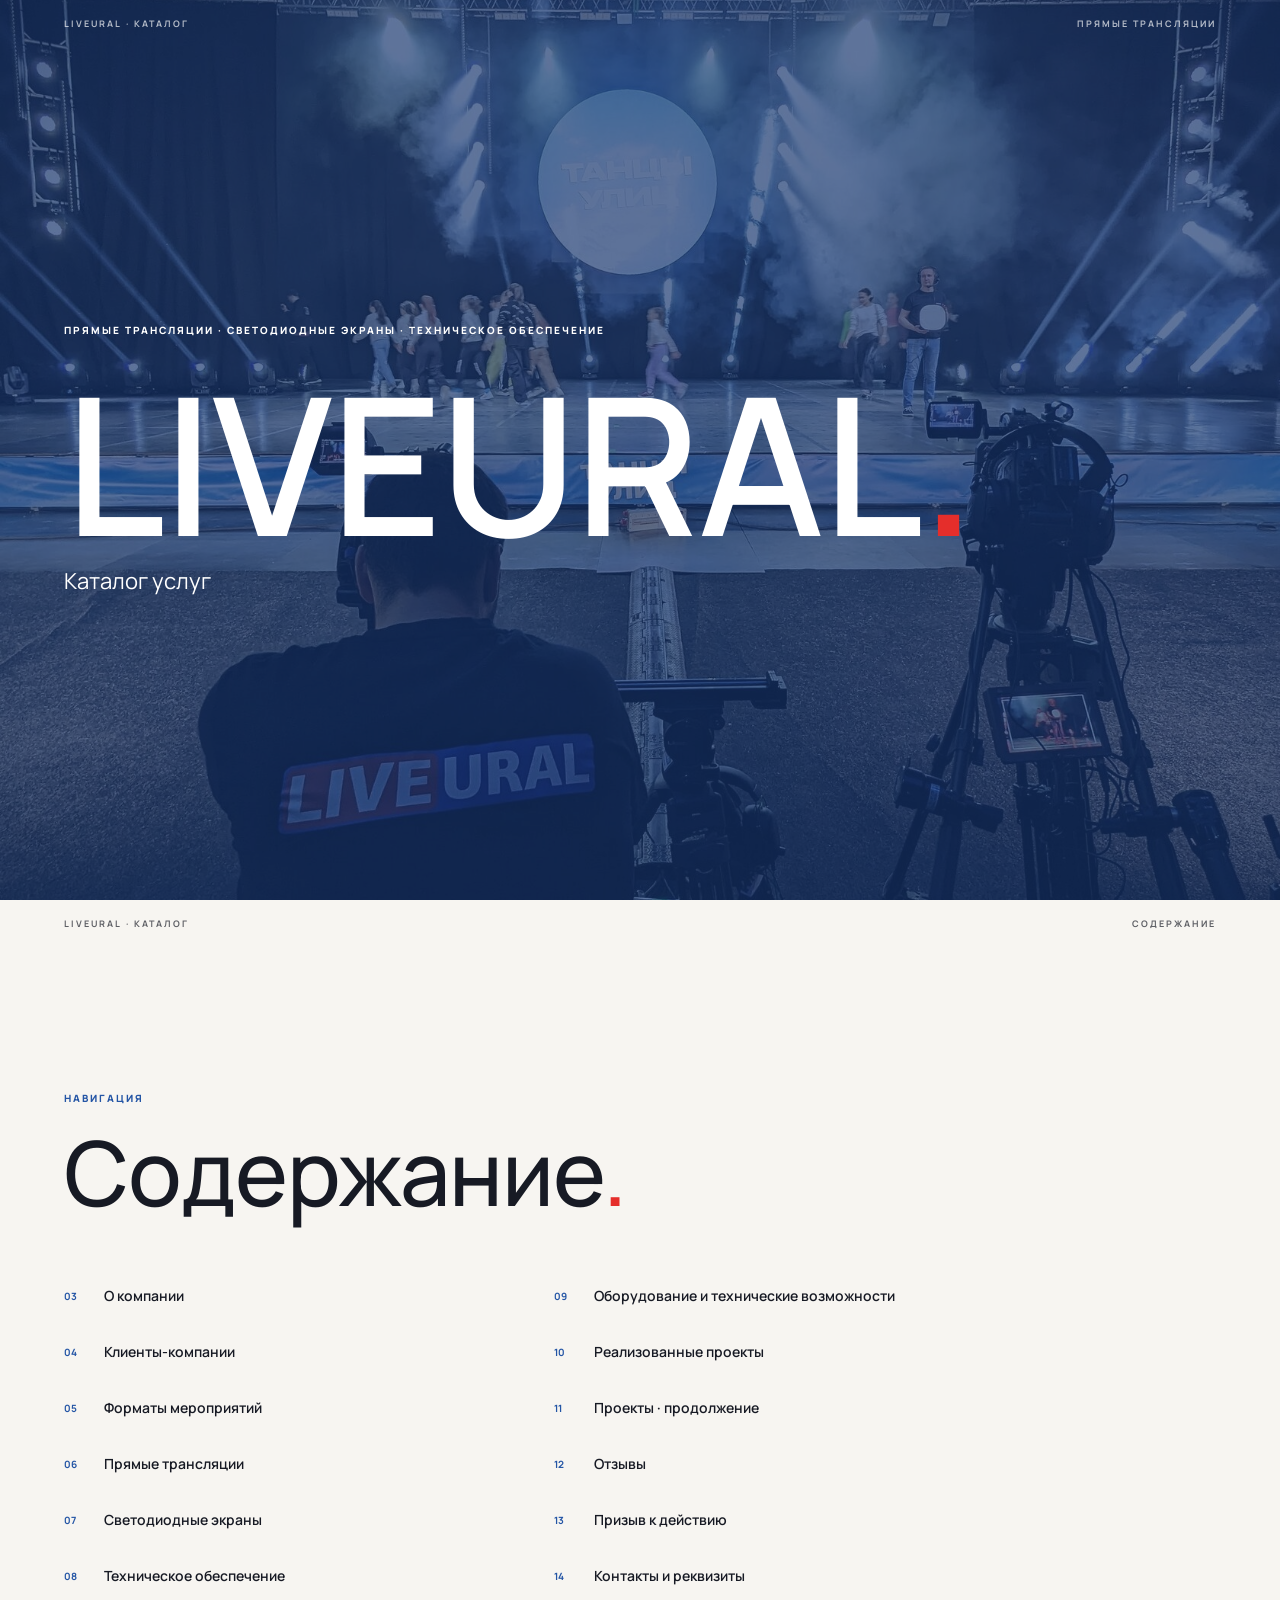
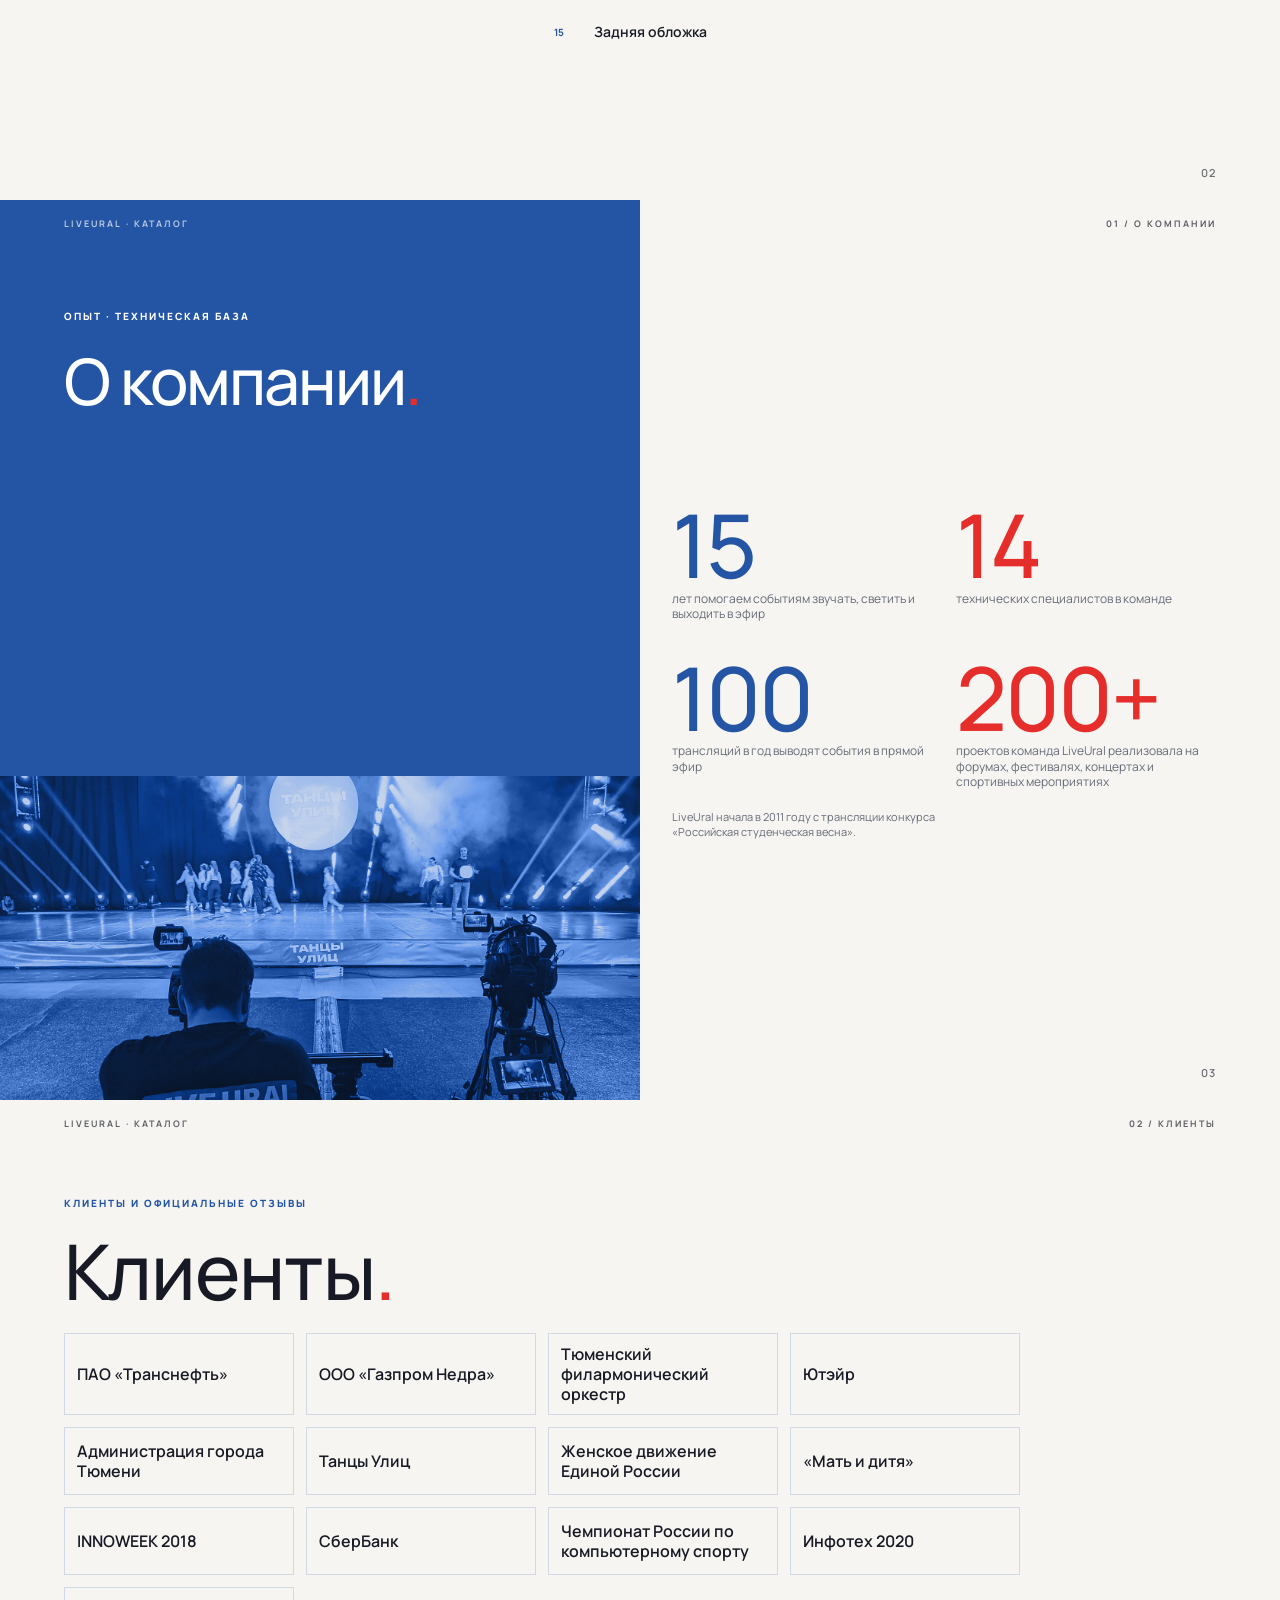
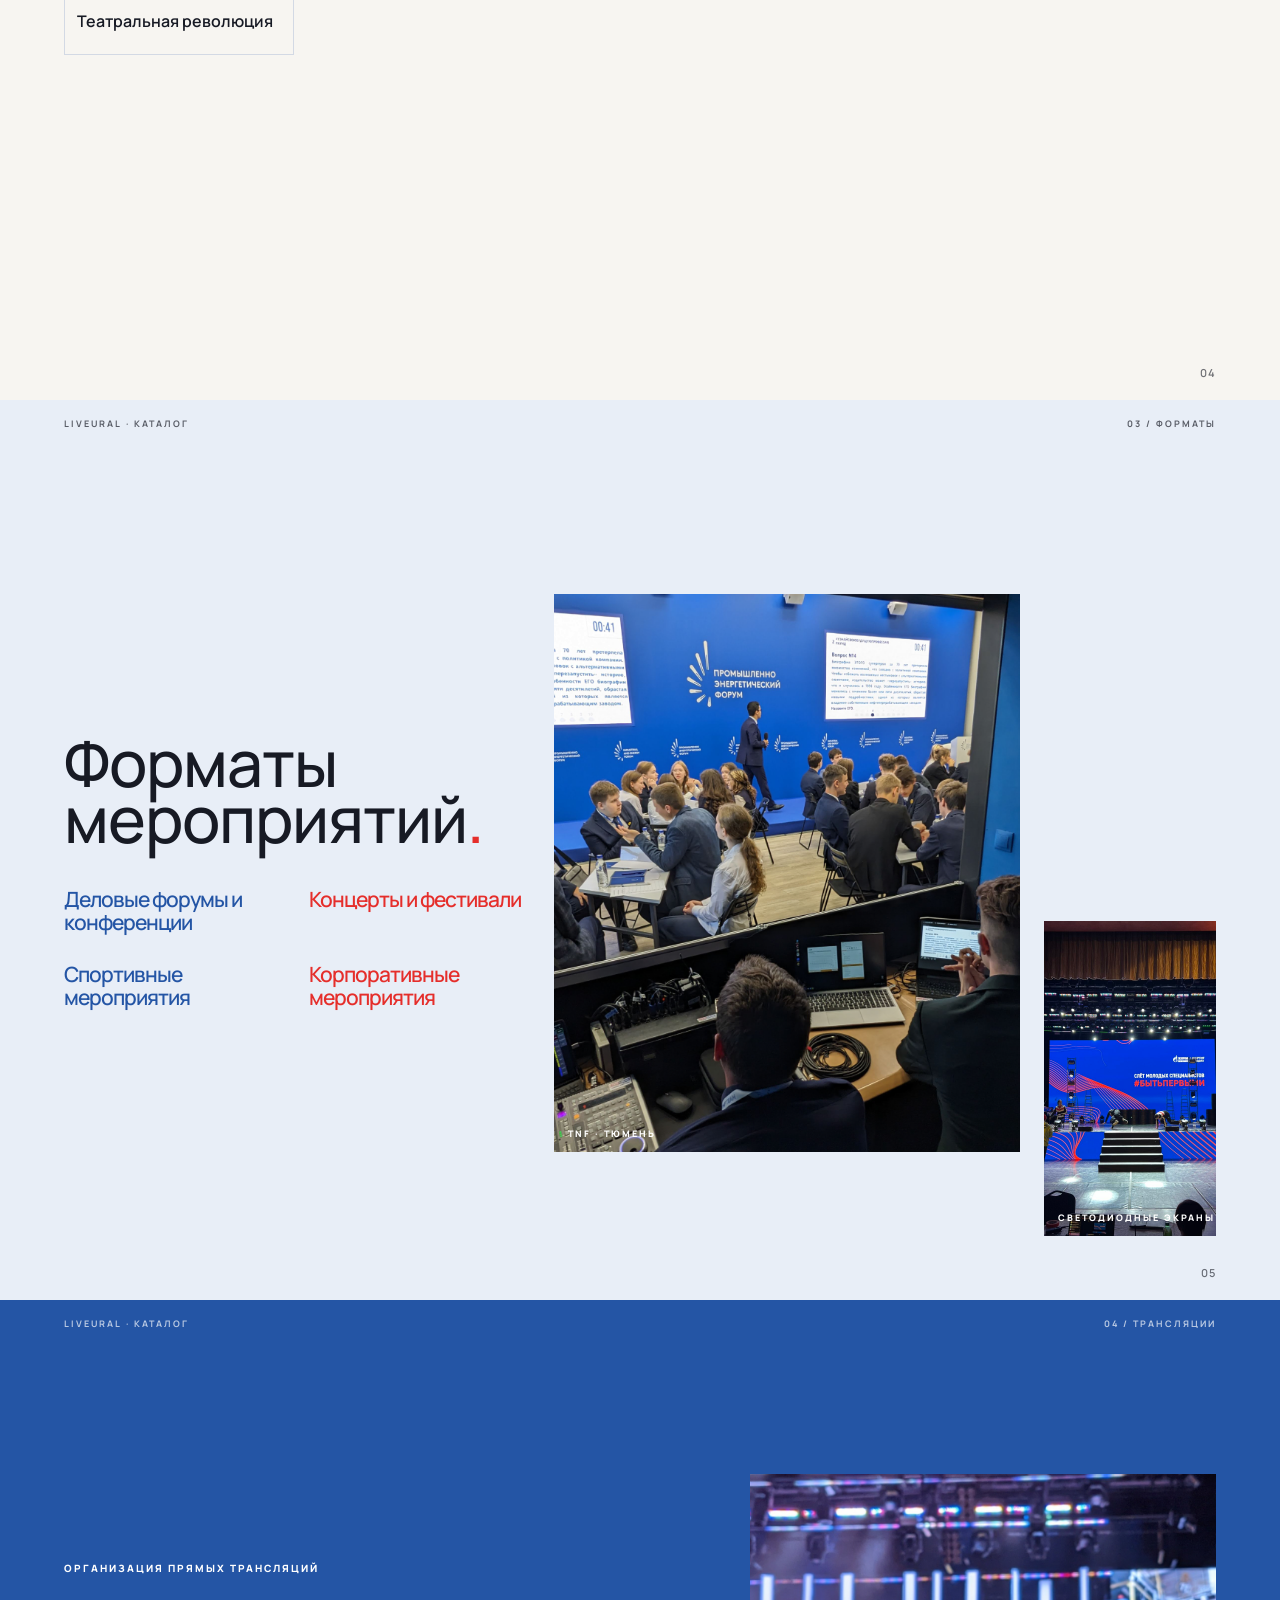
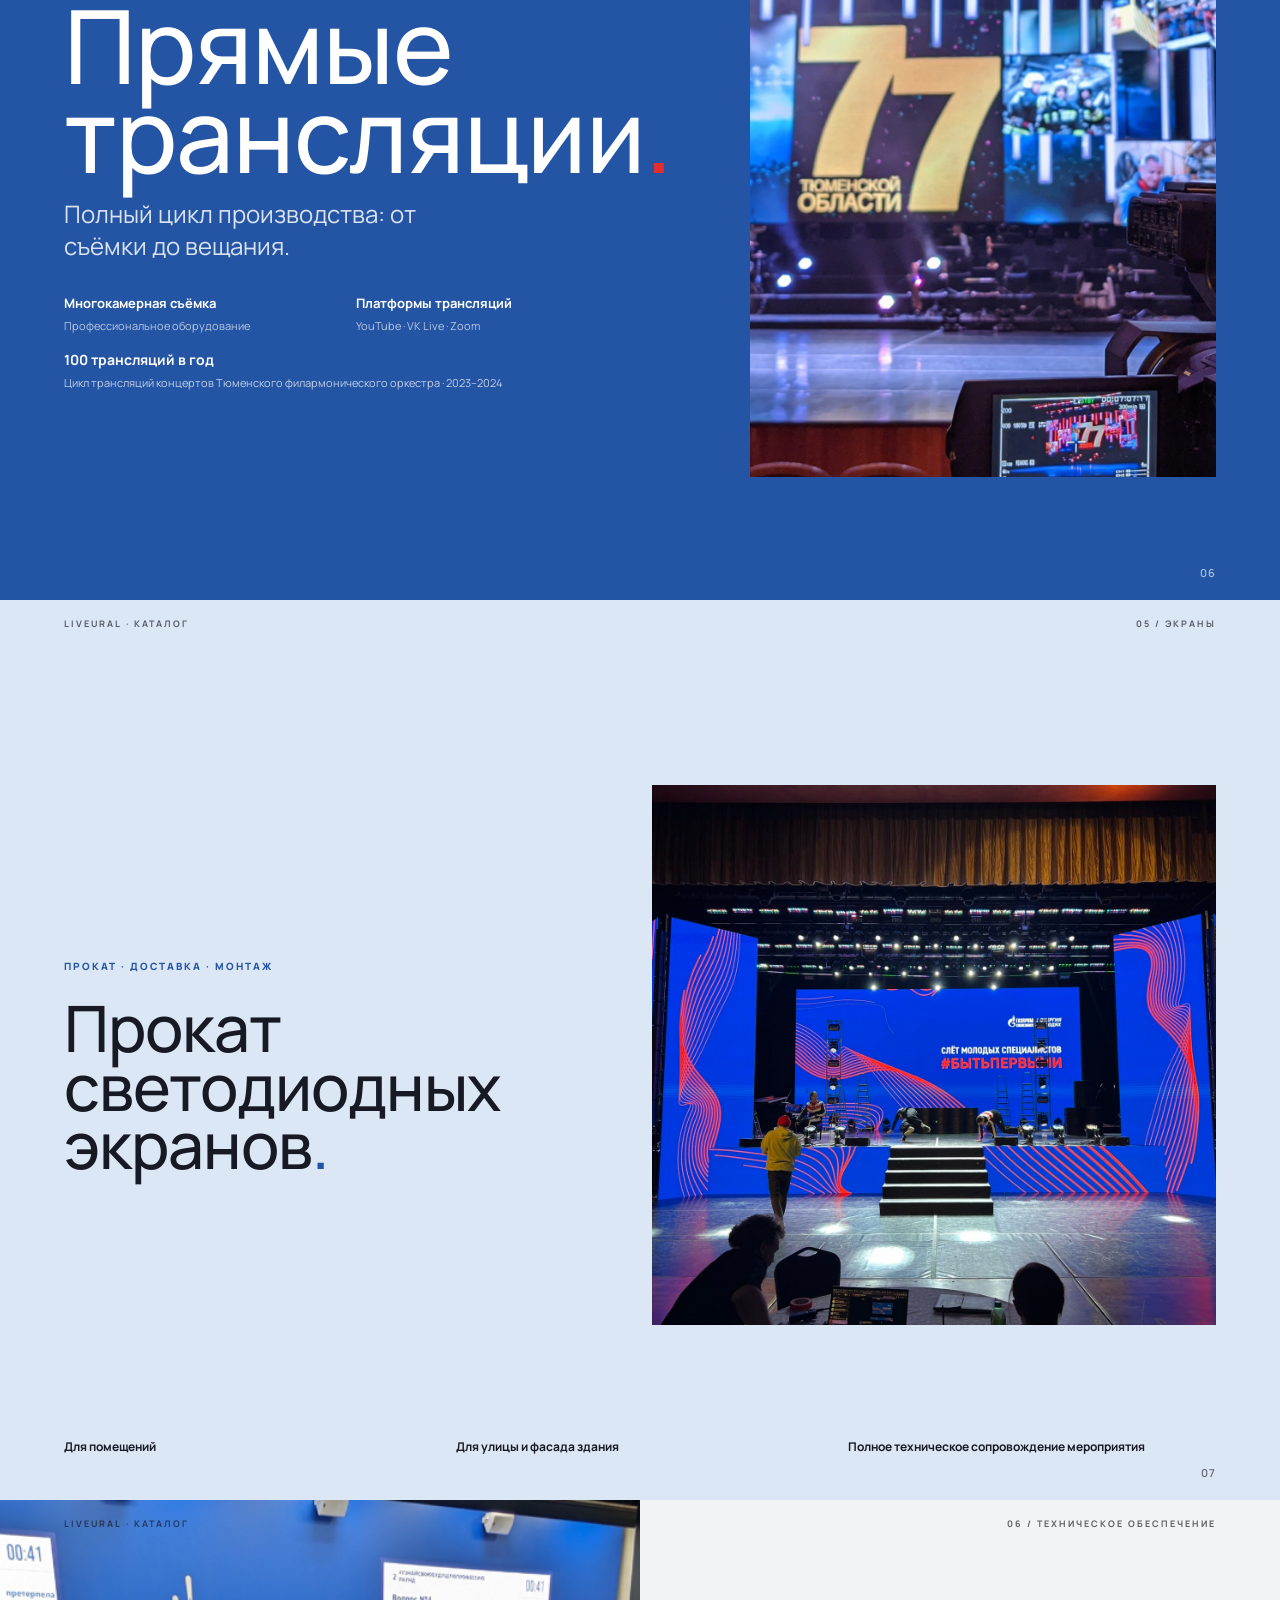
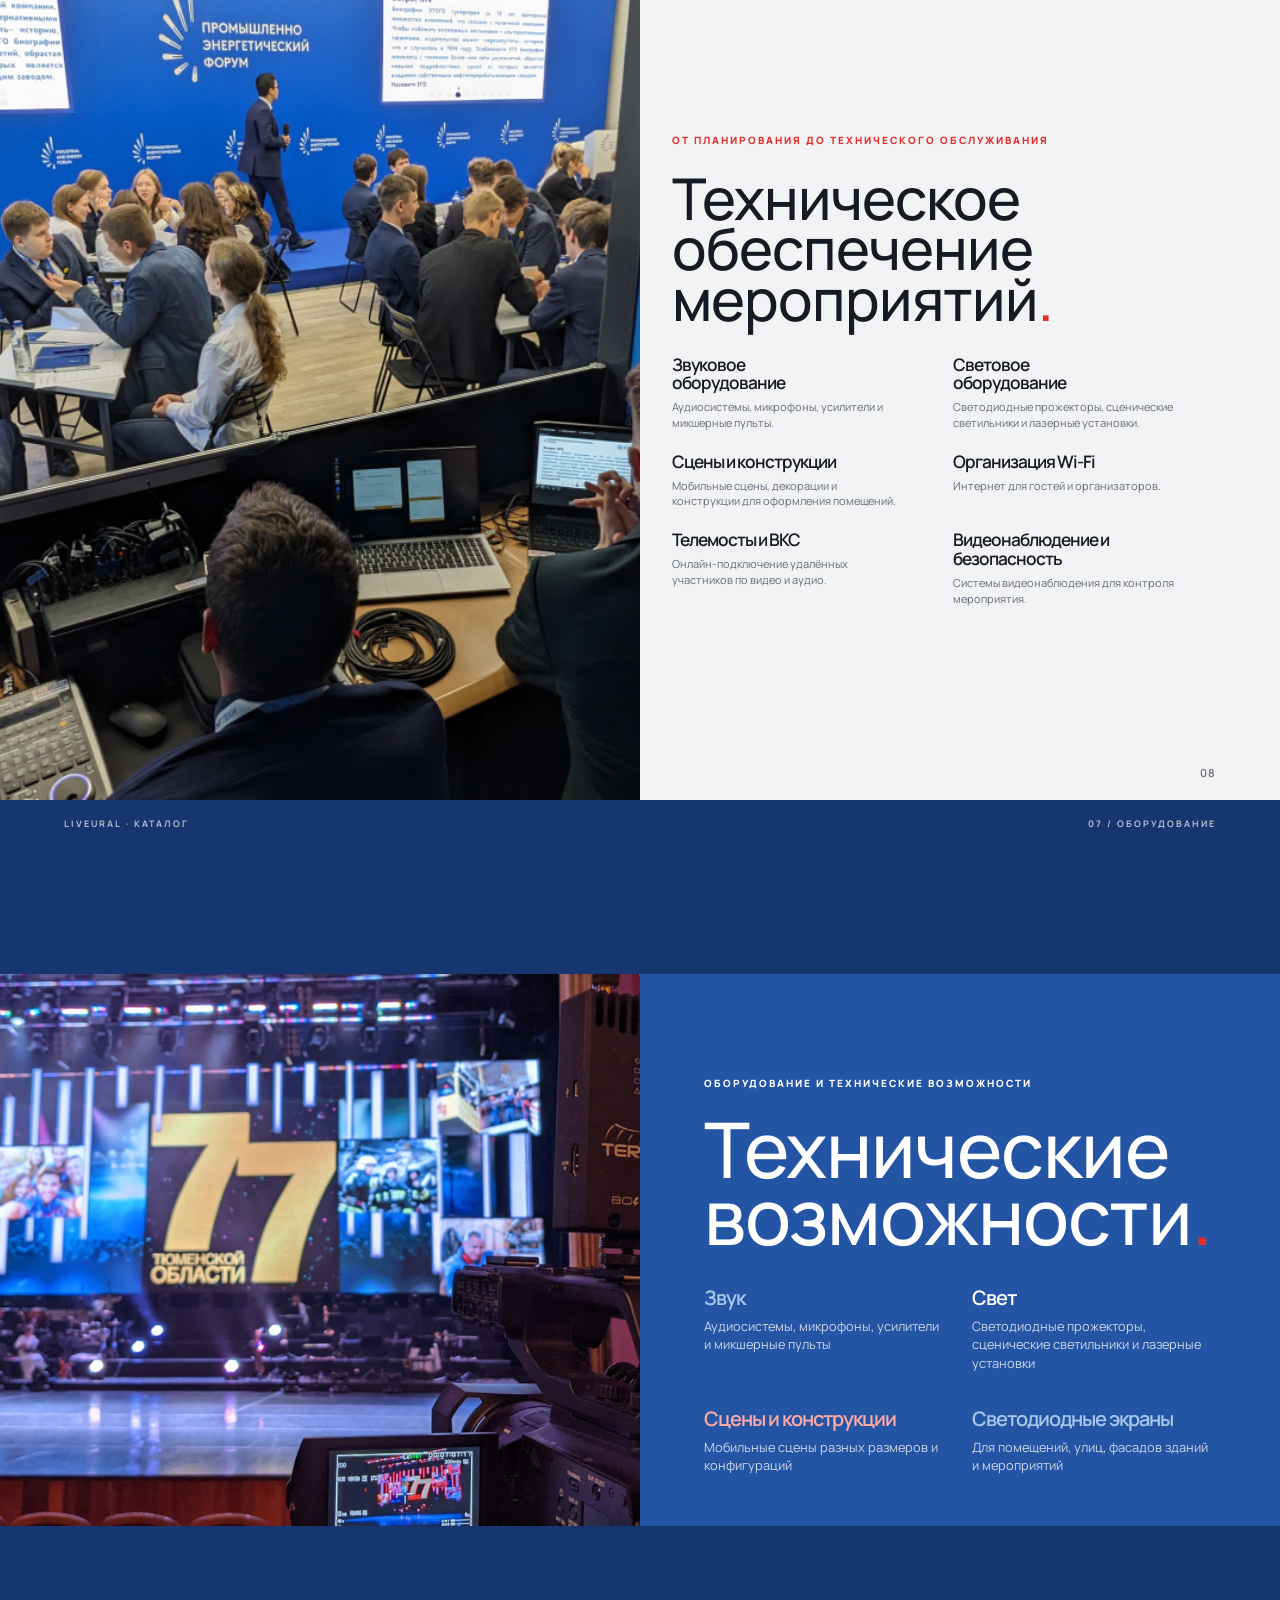
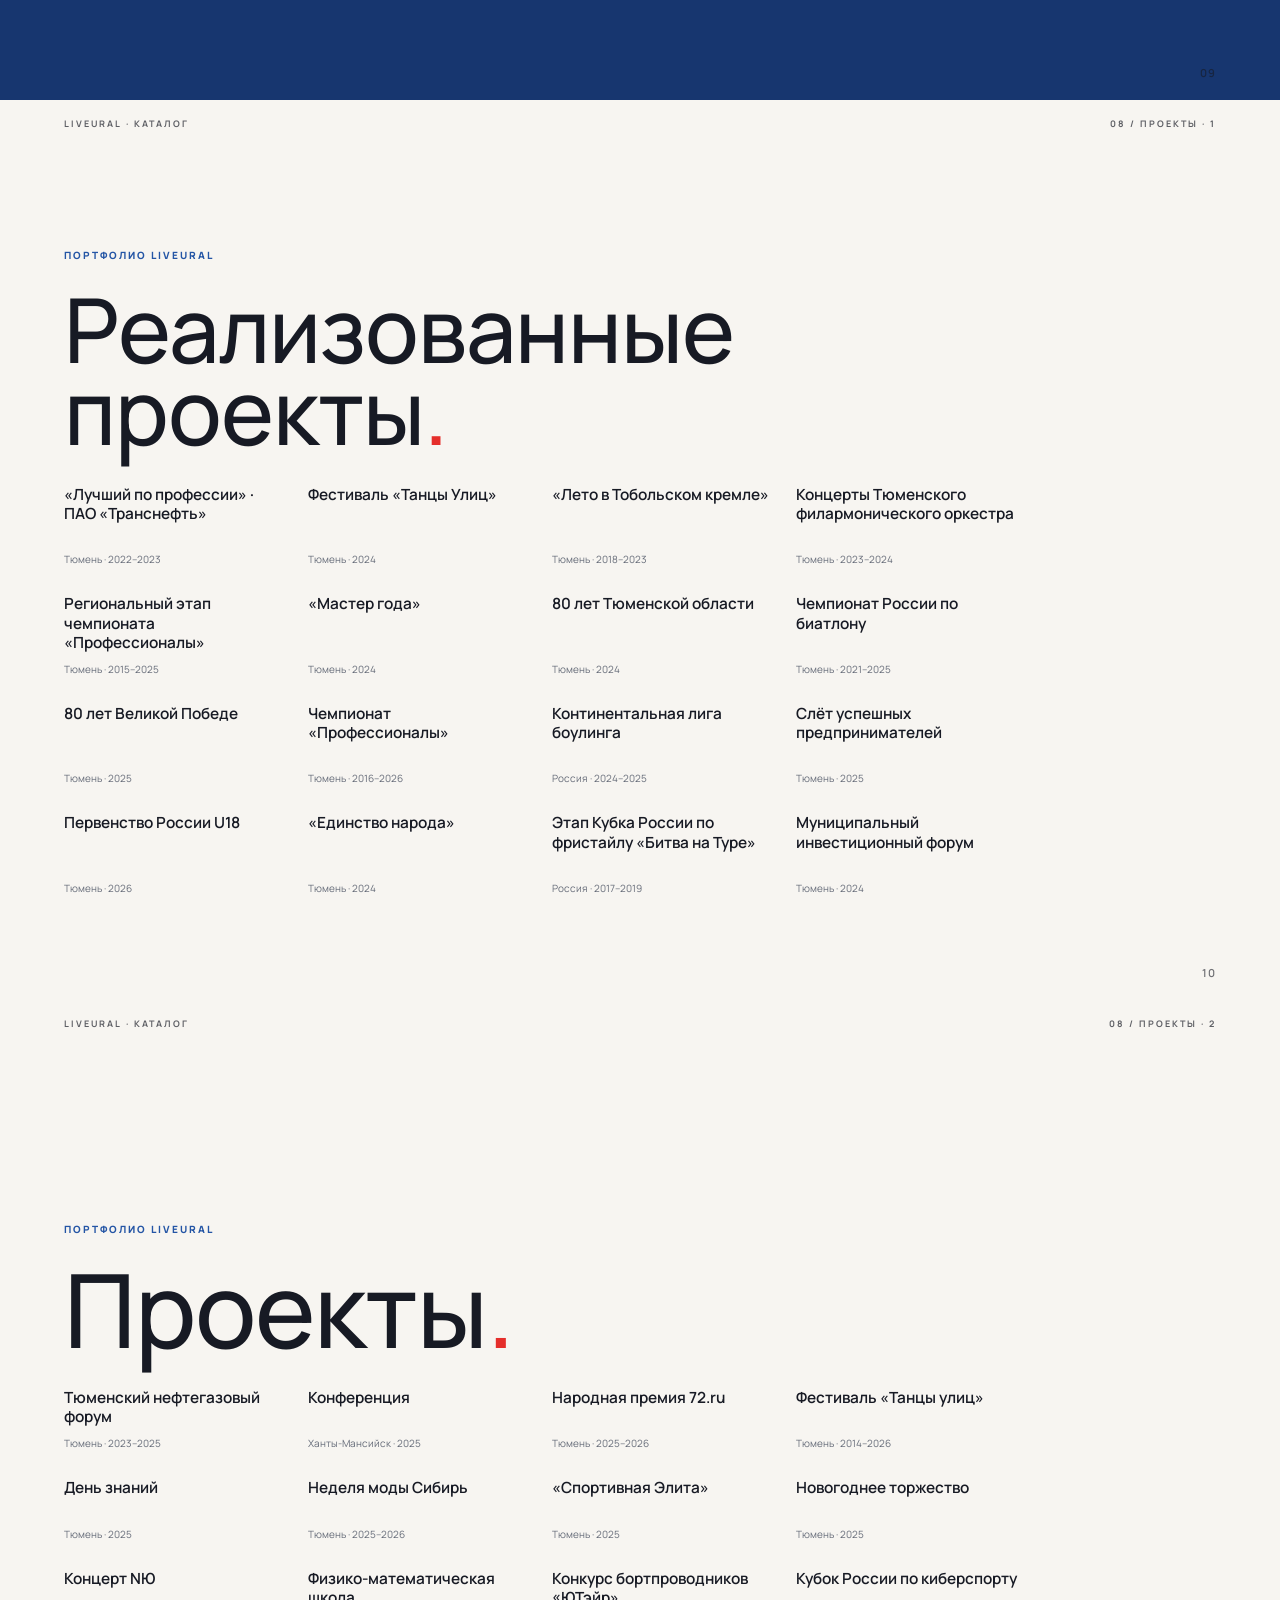
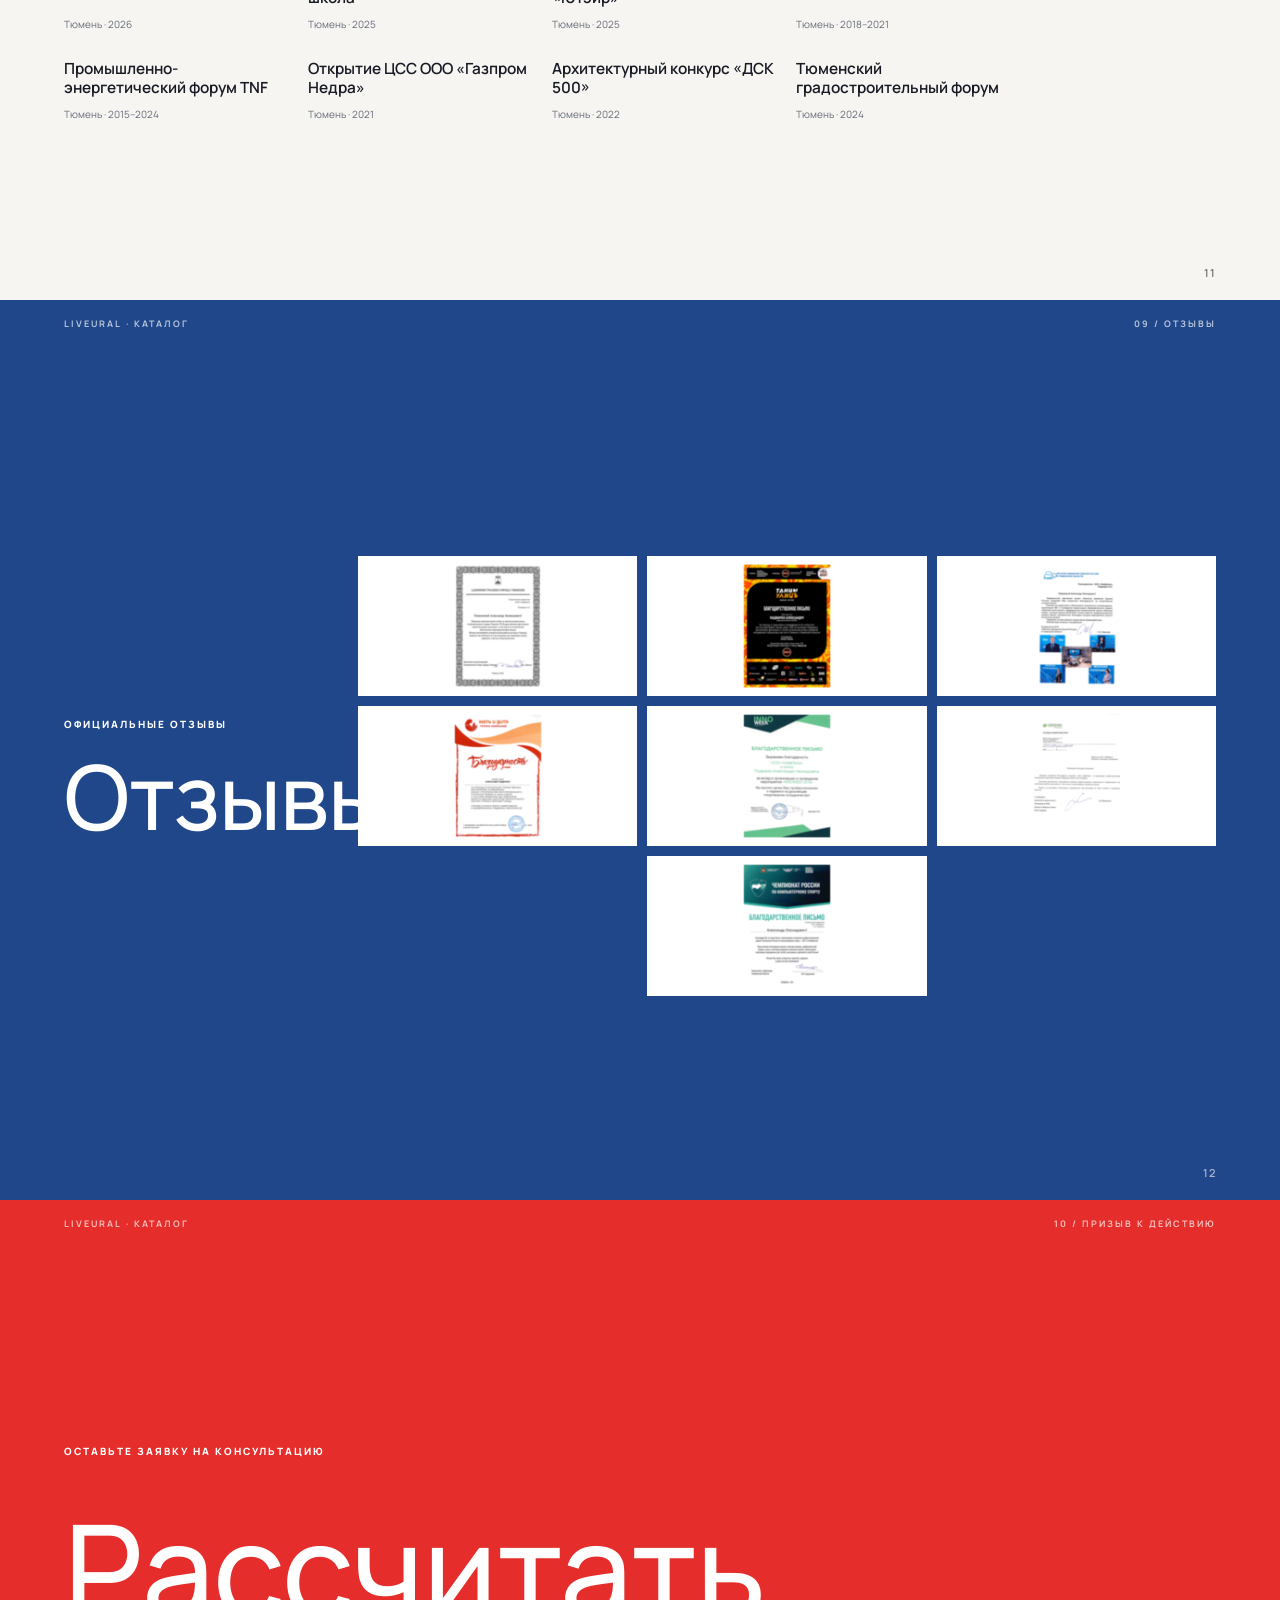
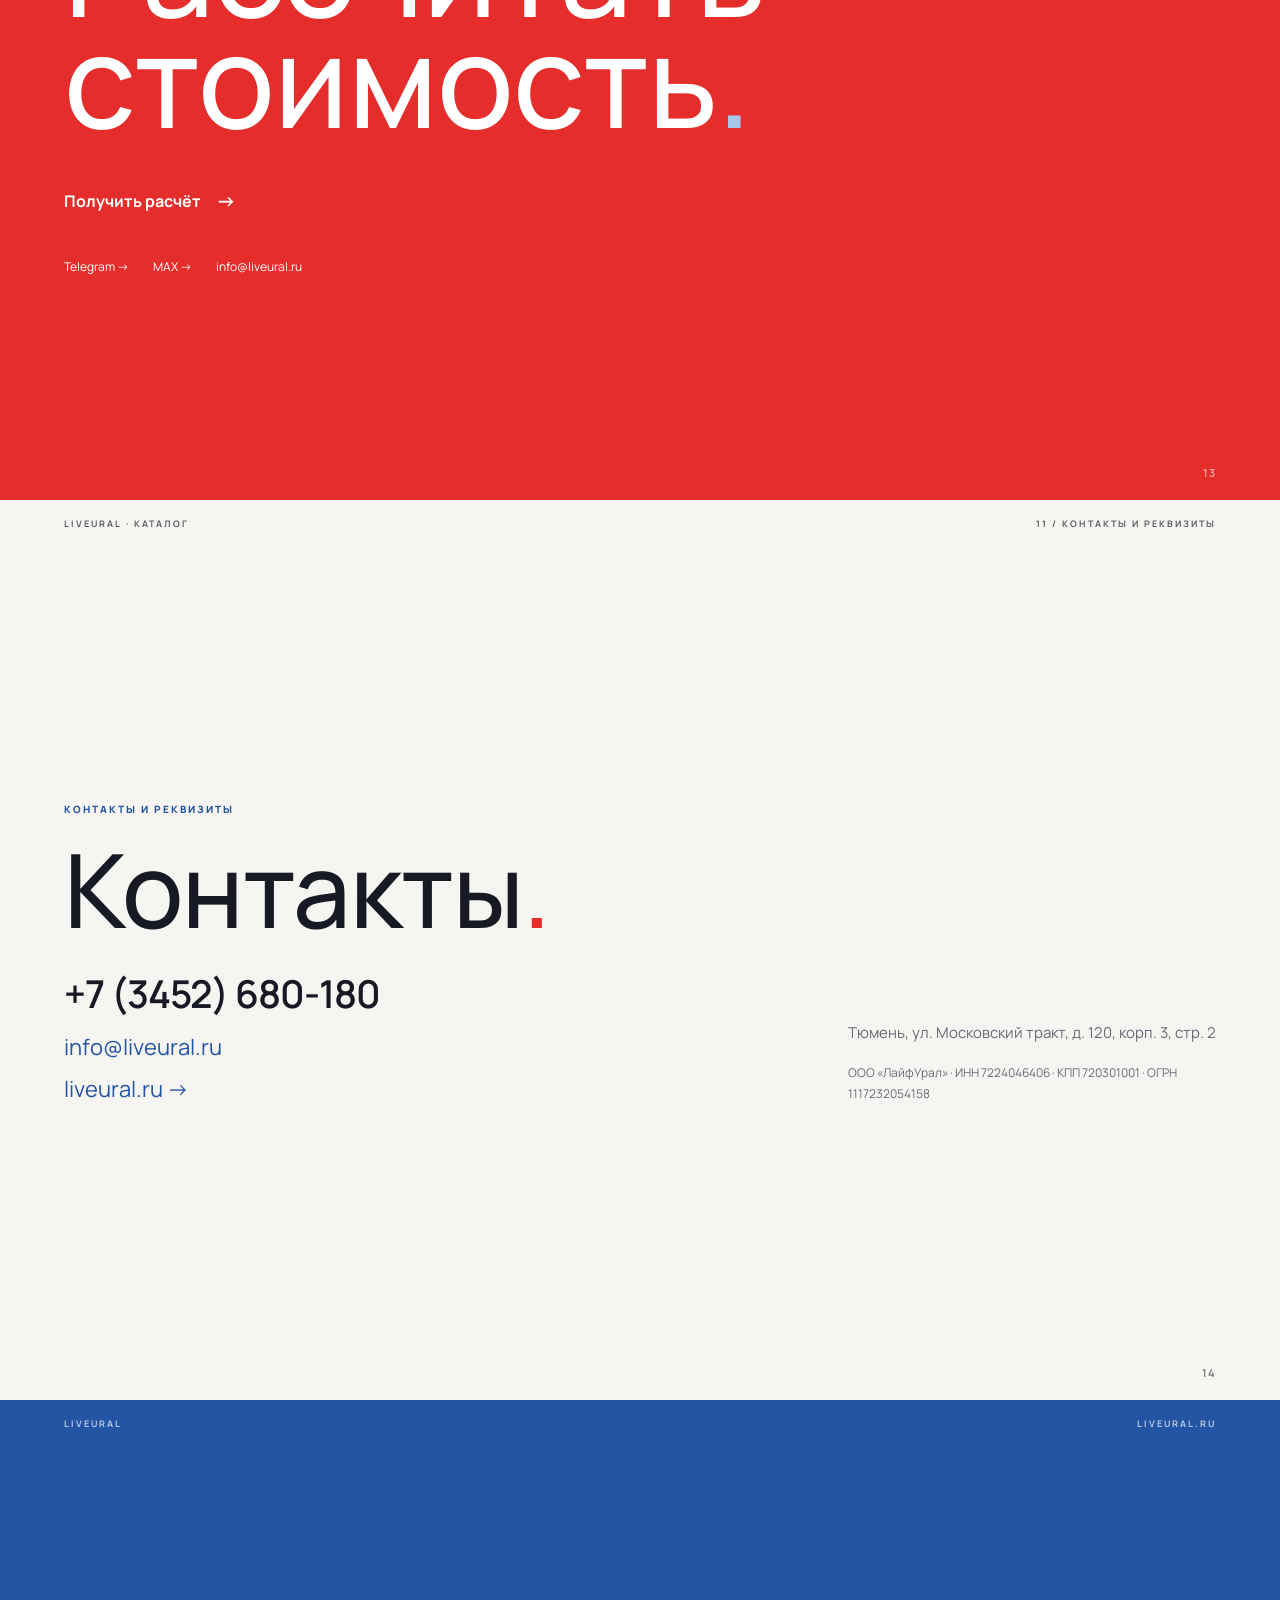
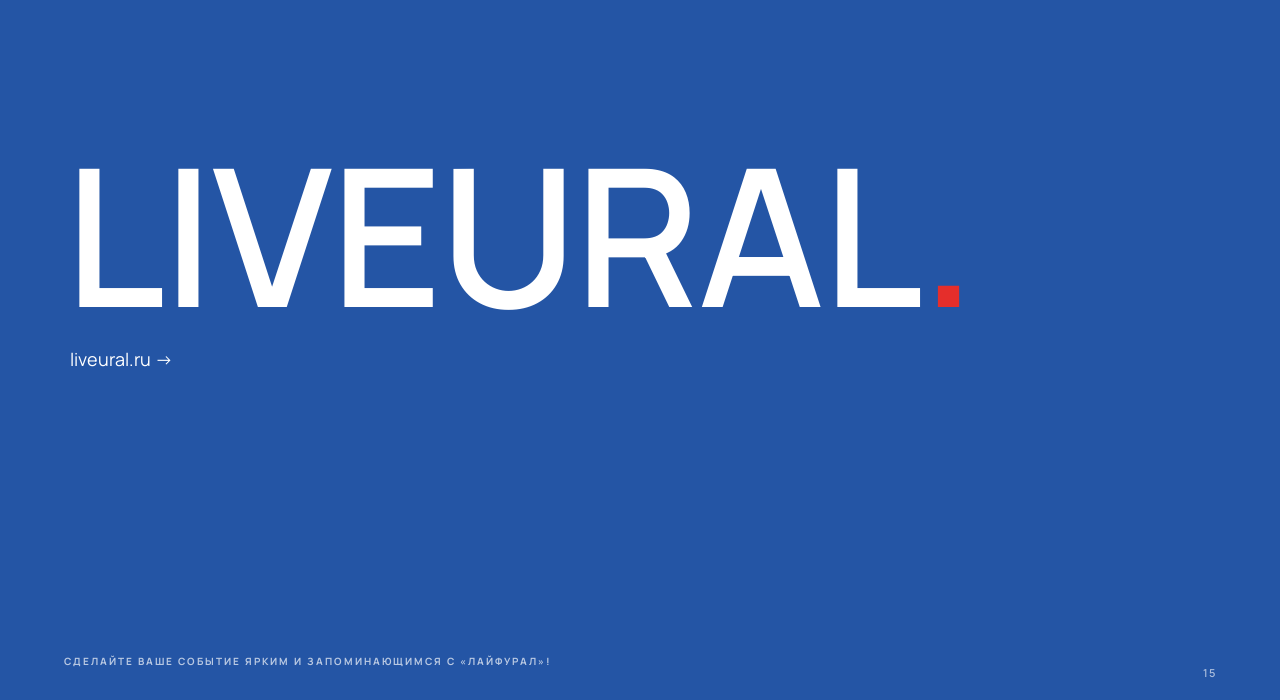
==== commit 3e7871bc: "Fit client and review grids to catalog slides" ====
--- a/color.html
+++ b/color.html
@@ -6,7 +6,7 @@
   <meta name="theme-color" content="#2455a5">
   <meta name="description" content="Веб-каталог LiveUral: трансляции, экраны и техническое обеспечение мероприятий.">
   <title>LiveUral — каталог мероприятий · Цветовая версия</title>
-  <link rel="stylesheet" href="styles-color.css?v=feedback-2">
+  <link rel="stylesheet" href="styles-color.css?v=feedback-3">
   <script src="script.js" defer></script>
 </head>
 <body>
--- a/styles-color.css
+++ b/styles-color.css
@@ -72,9 +72,11 @@
 .about-proof { column-gap: var(--grid-gap); row-gap: 36px; }
 .about-proof span { max-width: none; }
 
-.client-list { grid-template-columns: repeat(4, minmax(0, 1fr)); width: 100%; margin-top: 32px; }
-.client-list > div { min-height: 88px; padding: 14px 16px !important; border: 1px solid #d3d9e4; }
-.client-list strong { margin: 0; font-size: clamp(15px, 1.5vw, 21px); line-height: 125%; letter-spacing: 0; }
+.slide--clients { align-content: start; }
+.clients-title h2 { font-size: clamp(48px, 6vw, 96px); }
+.client-list { grid-template-columns: repeat(4, minmax(0, 1fr)); width: 100%; margin-top: 26px; gap: 12px; }
+.client-list > div { min-height: 68px; padding: 10px 12px !important; border: 1px solid #d3d9e4; }
+.client-list strong { margin: 0; font-size: clamp(14px, 1.25vw, 18px); line-height: 125%; letter-spacing: 0; }
 
 .formats-types { margin-top: 41px; column-gap: 24px; row-gap: 28px; }
 
@@ -96,8 +98,8 @@
 .slide--reviews { display: grid; grid-template-columns: repeat(12, minmax(0, 1fr)); grid-template-rows: 1fr; align-items: stretch; gap: var(--grid-gap); padding-top: 96px; }
 .reviews-title { grid-column: 1 / span 3; align-self: center; }
 .reviews-title h2 { font-size: clamp(64px, 7vw, 104px); }
-.reviews-gallery { grid-column: 4 / -1; display: grid; grid-template-columns: repeat(3, minmax(0, 1fr)); align-content: center; gap: 13px; }
-.reviews-gallery img { display: block; width: 100%; height: 180px; padding: 8px; background: #fff; object-fit: contain; }
+.reviews-gallery { grid-column: 4 / -1; display: grid; grid-template-columns: repeat(3, minmax(0, 1fr)); align-content: center; gap: 10px; }
+.reviews-gallery img { display: block; width: 100%; height: 140px; padding: 8px; background: #fff; object-fit: contain; }
 .reviews-gallery img:nth-child(7) { grid-column: 2; }
 
 @media (max-width: 820px) {
@@ -108,8 +110,9 @@
   .about-facts { padding: 26px 19px 45px; }
   .about-proof { row-gap: 32px; }
   .proof-projects { grid-column: 1 / -1; }
-  .client-list { grid-template-columns: repeat(2, minmax(0, 1fr)); gap: 13px; }
-  .client-list > div { min-height: 74px; padding: 12px !important; }
+  .client-list { grid-template-columns: repeat(2, minmax(0, 1fr)); gap: 10px; margin-top: 20px; }
+  .client-list > div { min-height: 64px; padding: 9px !important; }
+  .client-list strong { font-size: 14px; }
   .formats-types { margin-top: 36px; row-gap: 20px; }
   .slide--technical { grid-template-columns: repeat(4, minmax(0, 1fr)); grid-template-rows: 50svh auto; align-content: start; gap: 22px 13px; padding: 0 19px 51px; }
   .technical-image { grid-column: 1 / -1; grid-row: 1; width: 100%; height: 50svh; min-height: 0; }
@@ -124,7 +127,7 @@
   .slide--reviews { grid-template-columns: repeat(4, minmax(0, 1fr)); grid-template-rows: auto; align-content: start; gap: 16px 13px; padding-top: 77px; }
   .reviews-title { grid-column: 1 / -1; }
   .reviews-title h2 { font-size: 76px; }
-  .reviews-gallery { grid-column: 1 / -1; grid-template-columns: repeat(2, minmax(0, 1fr)); gap: 13px; }
+  .reviews-gallery { grid-column: 1 / -1; grid-template-columns: repeat(2, minmax(0, 1fr)); gap: 10px; }
   .reviews-gallery img { height: 150px; }
   .reviews-gallery img:nth-child(7) { grid-column: auto; }
   .slide--cta .eyebrow { margin-bottom: 30px; }
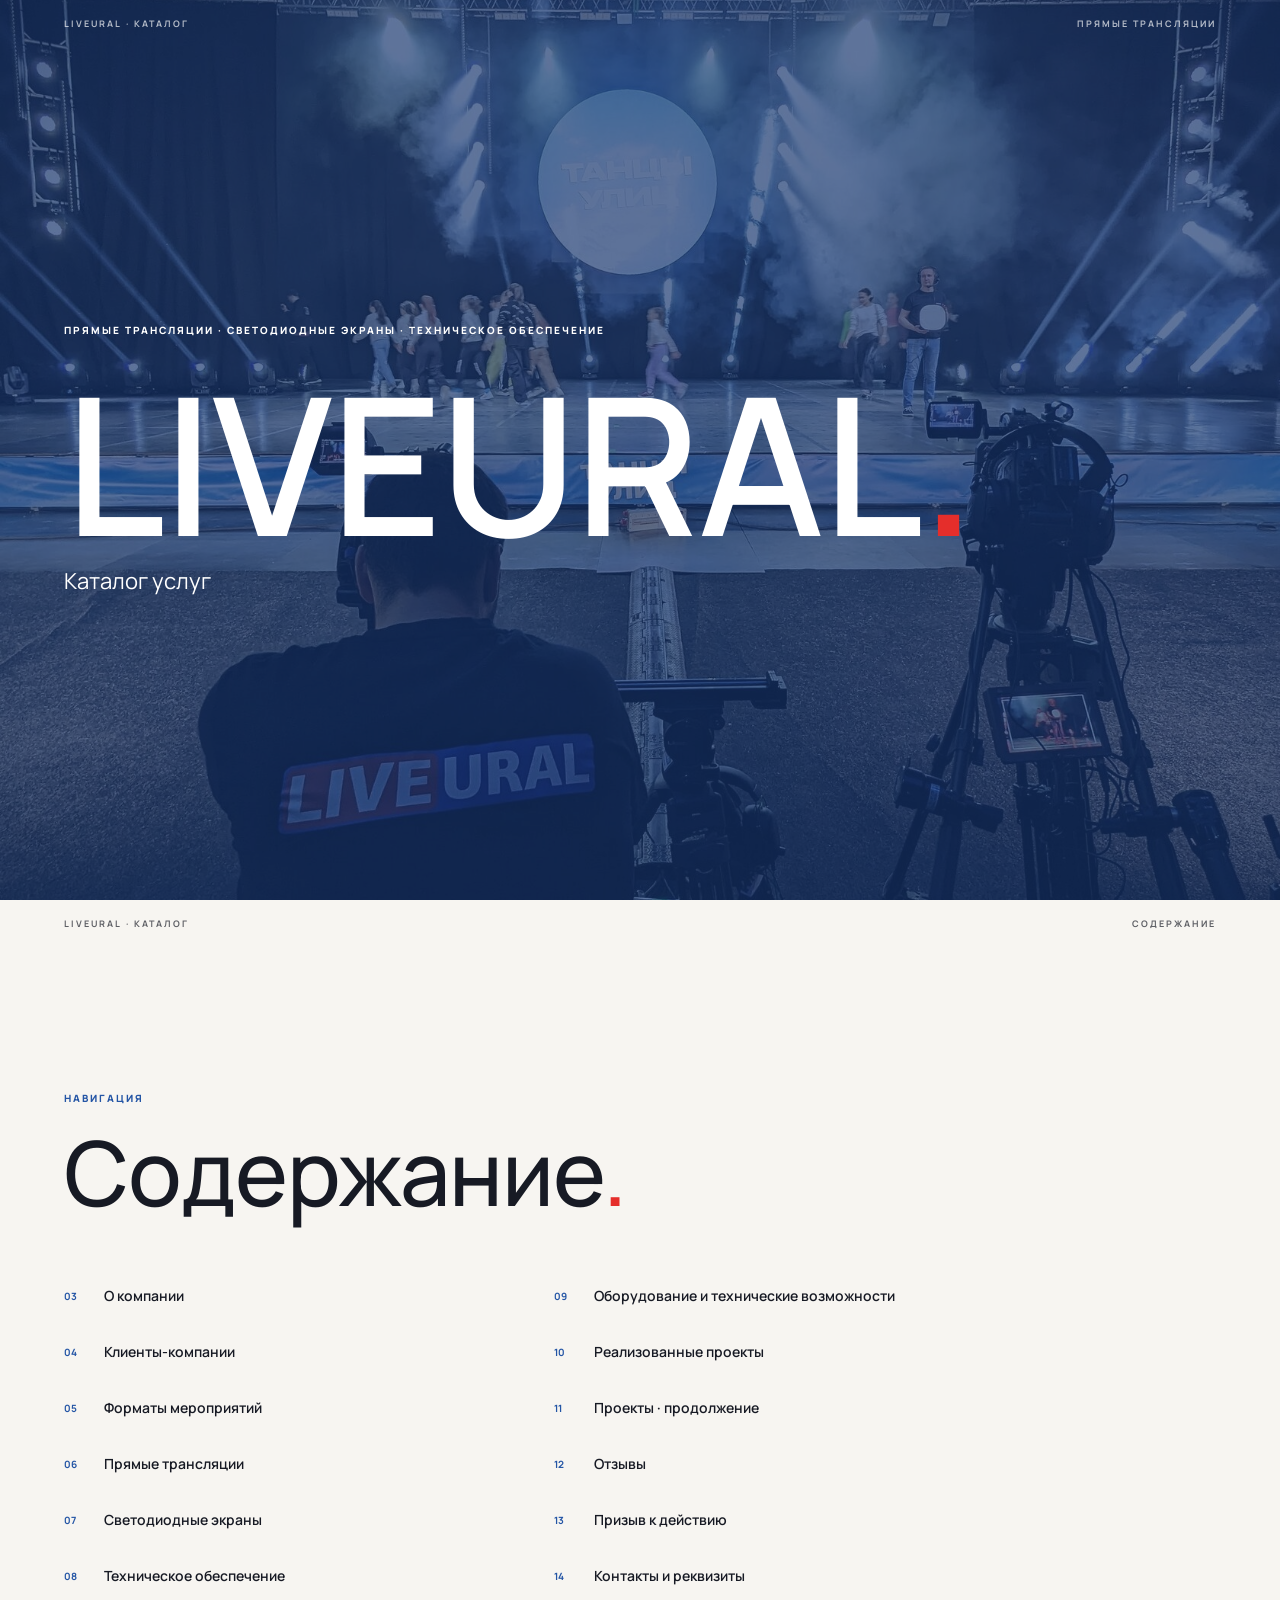
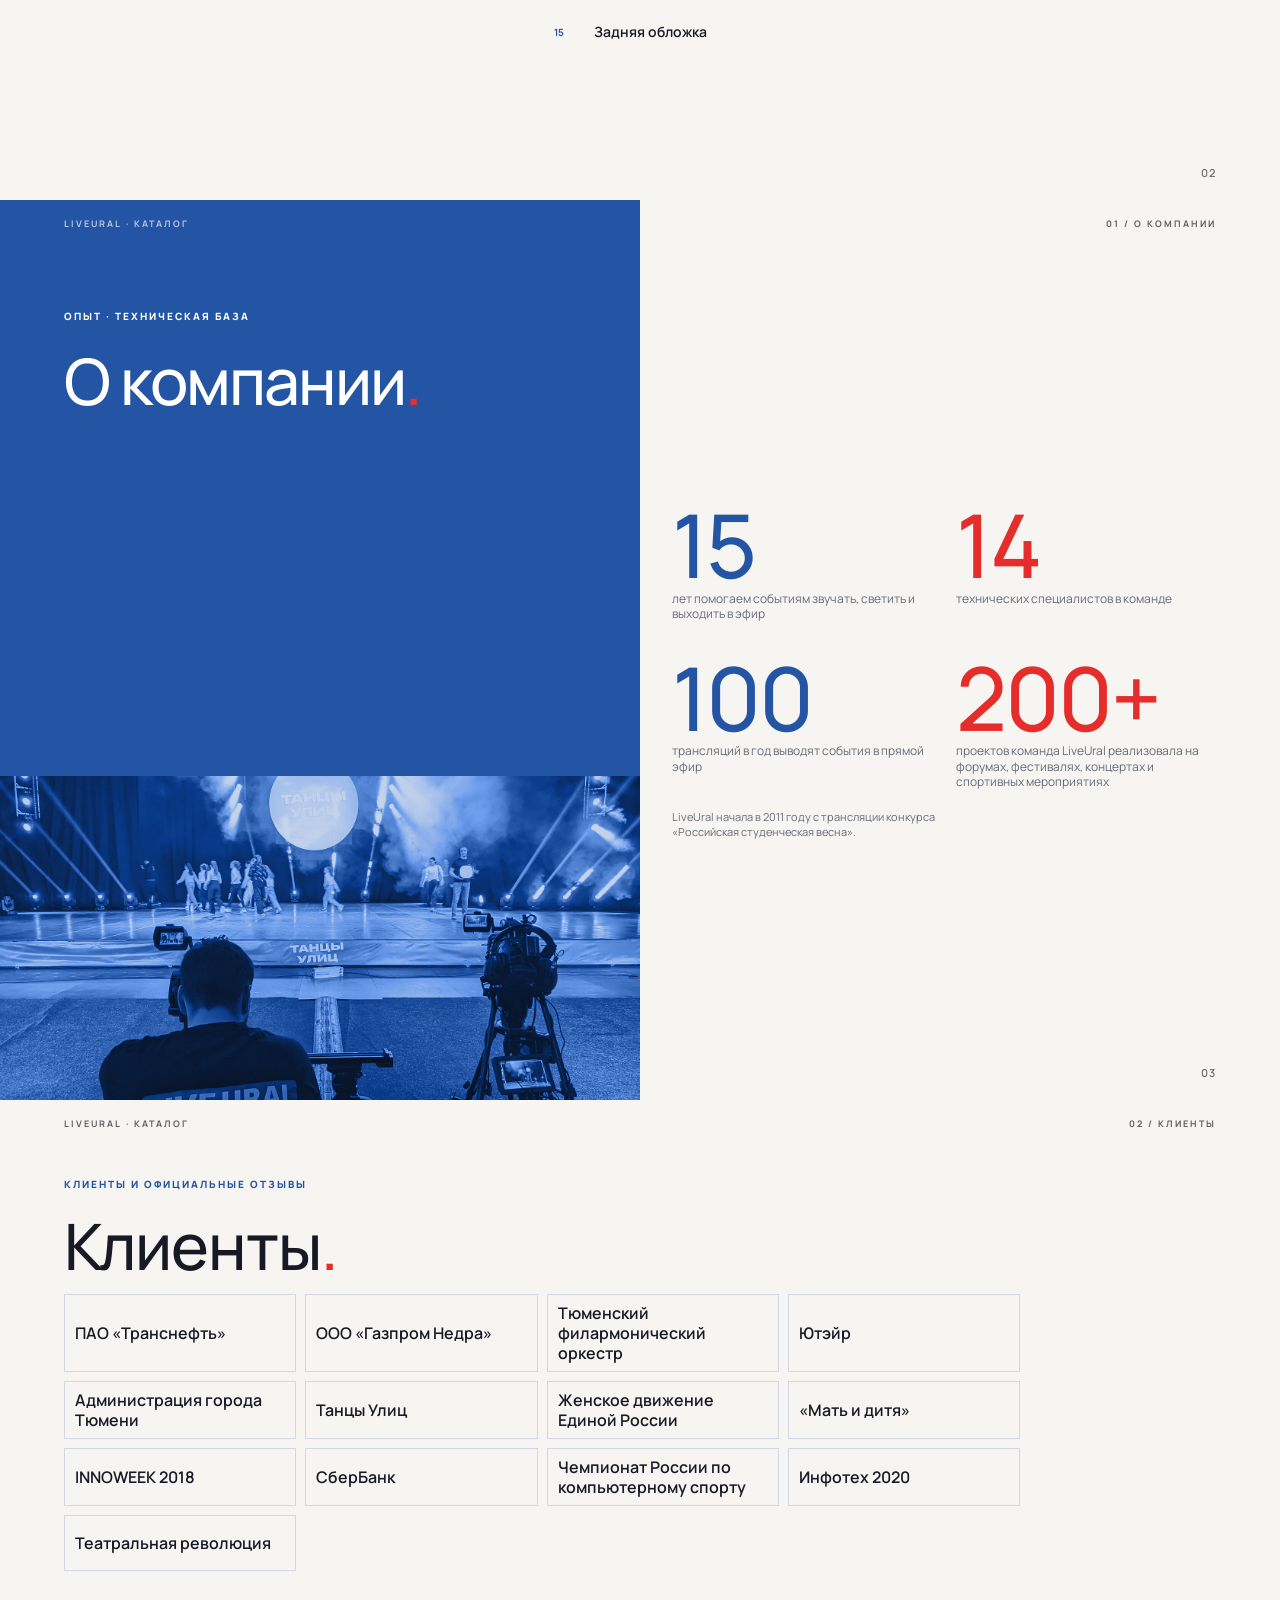
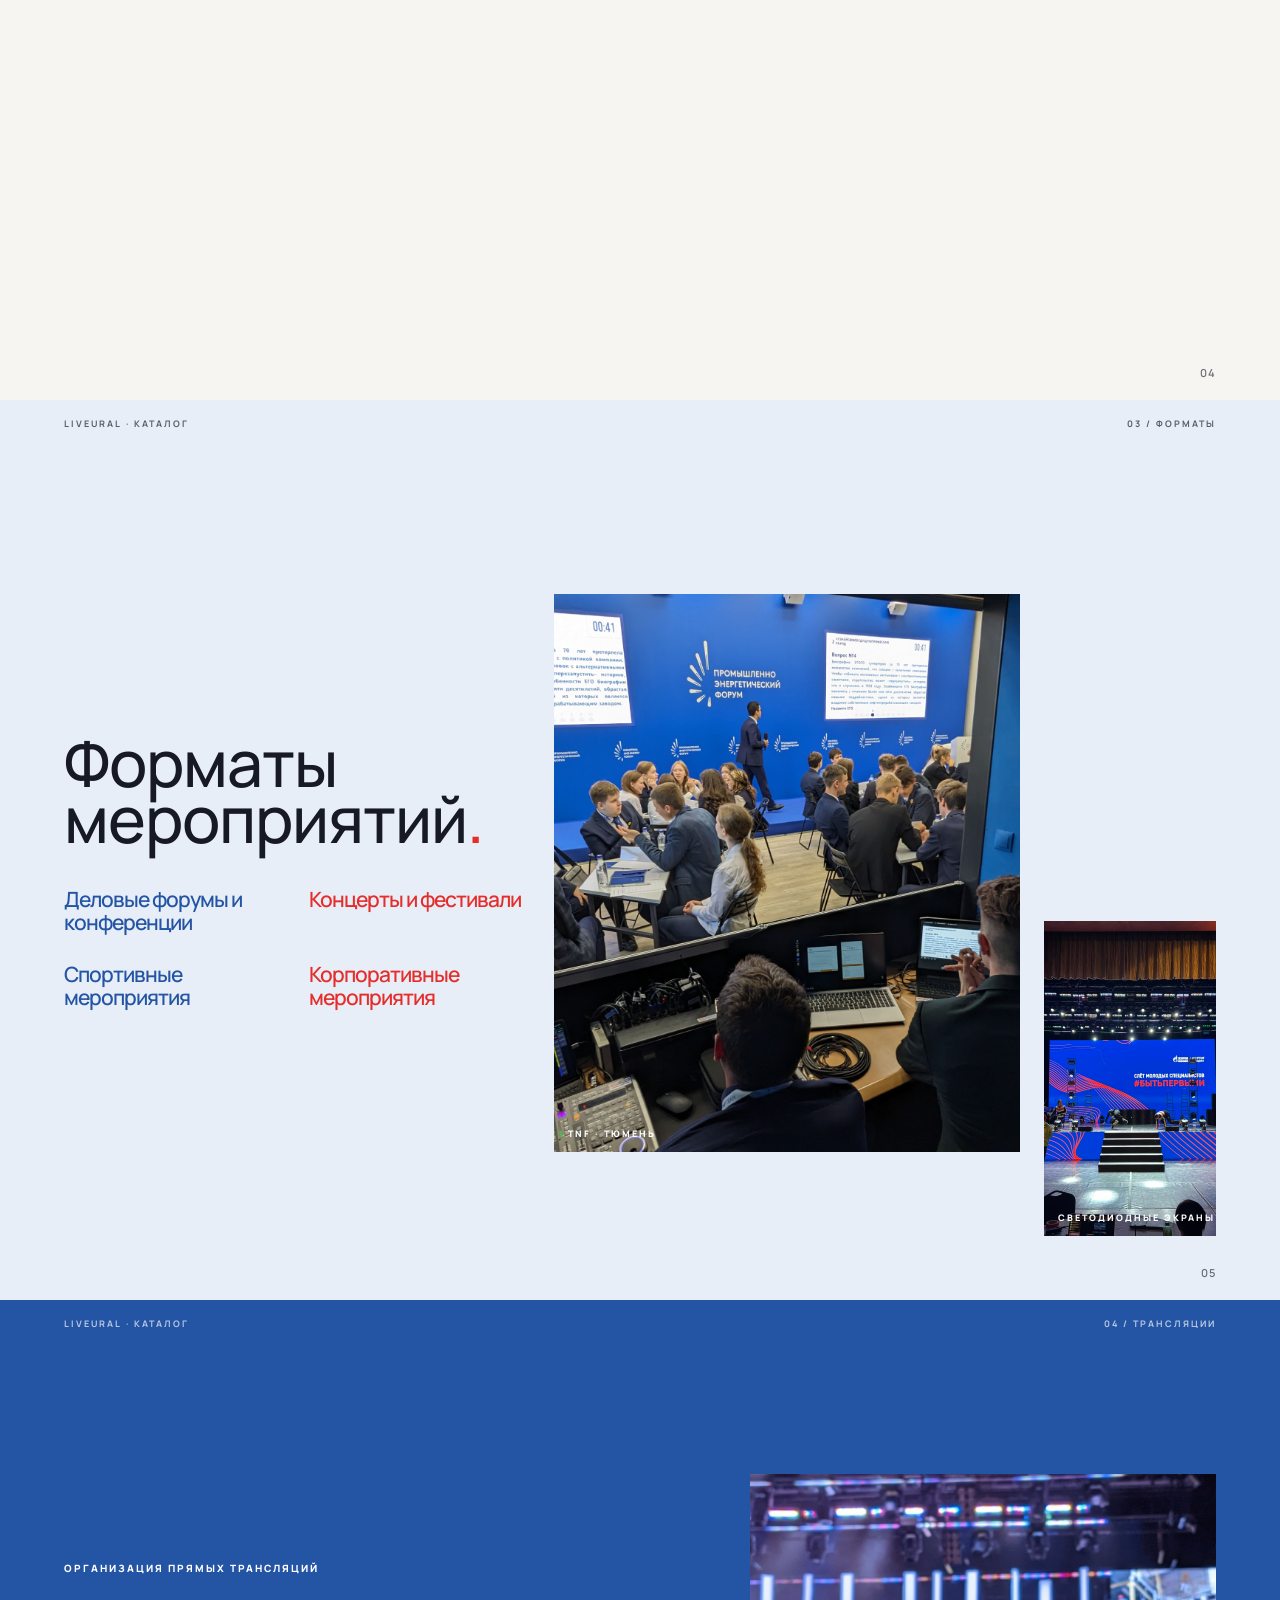
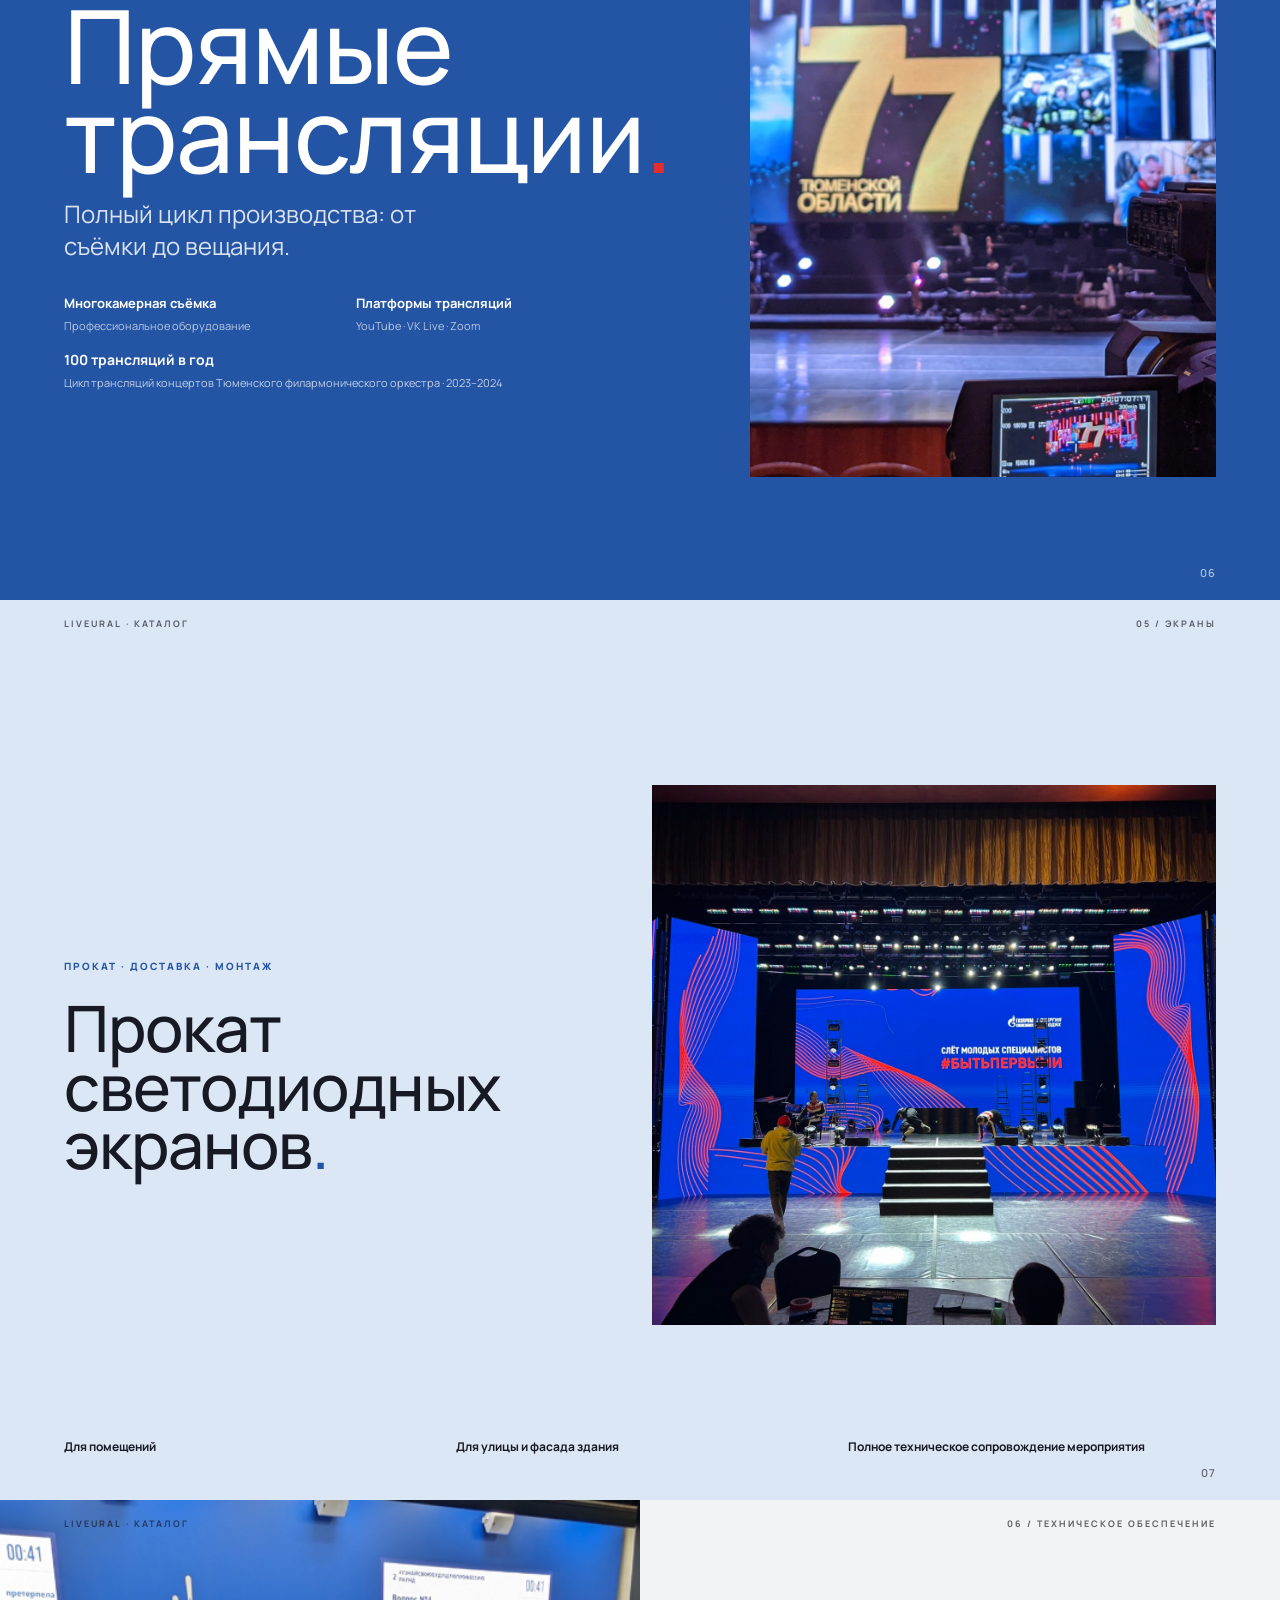
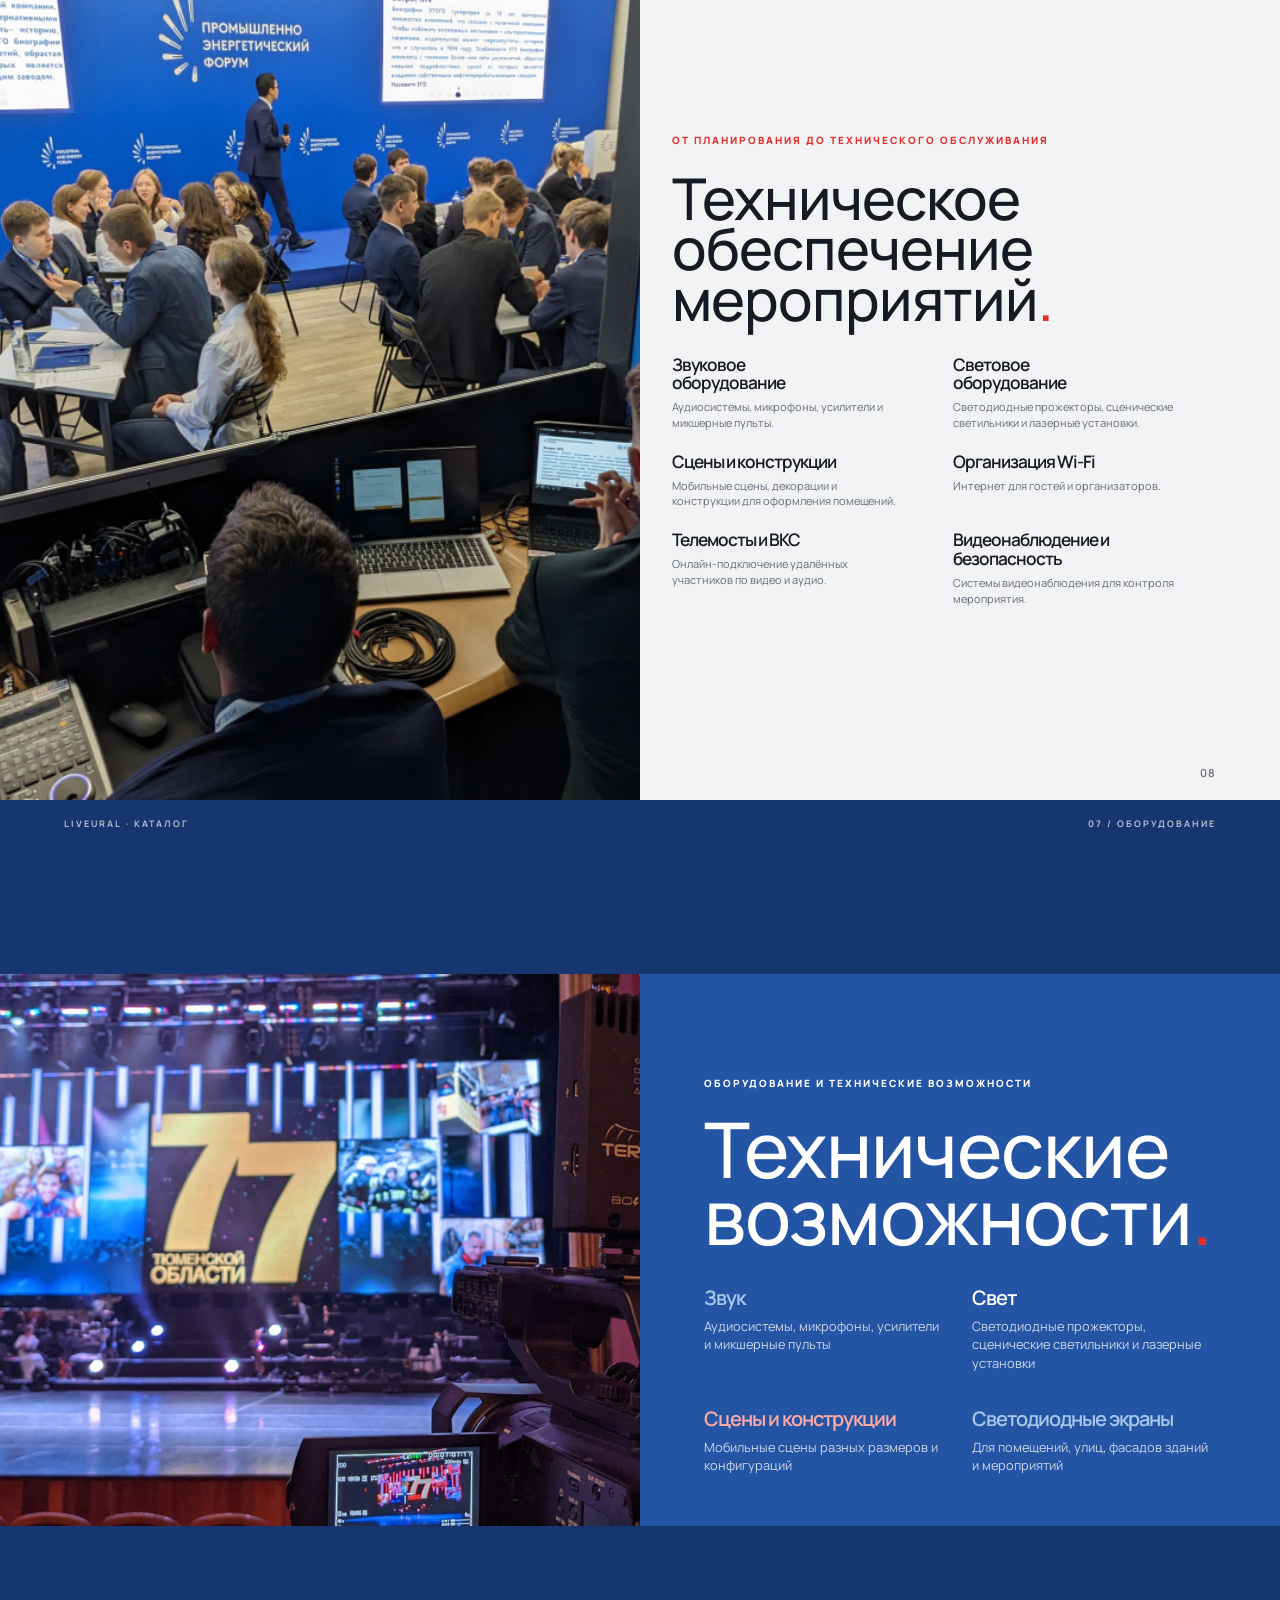
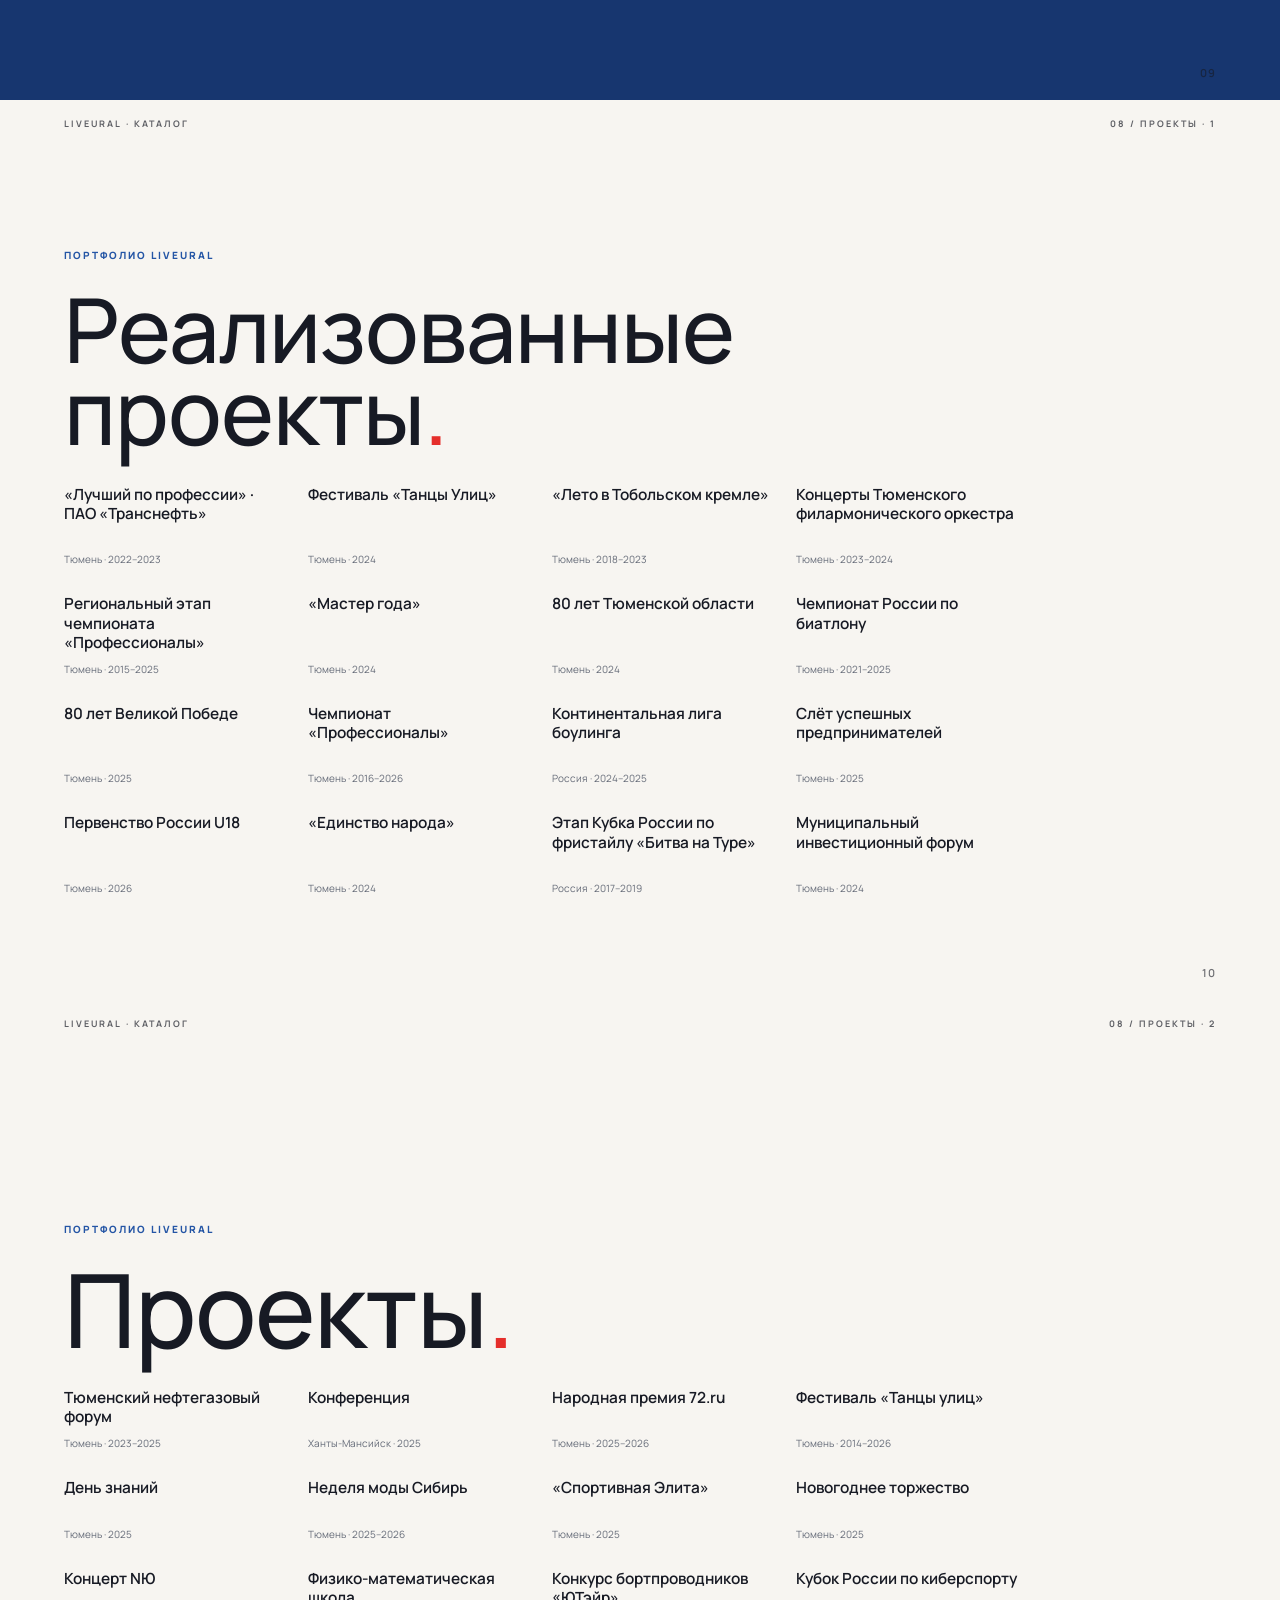
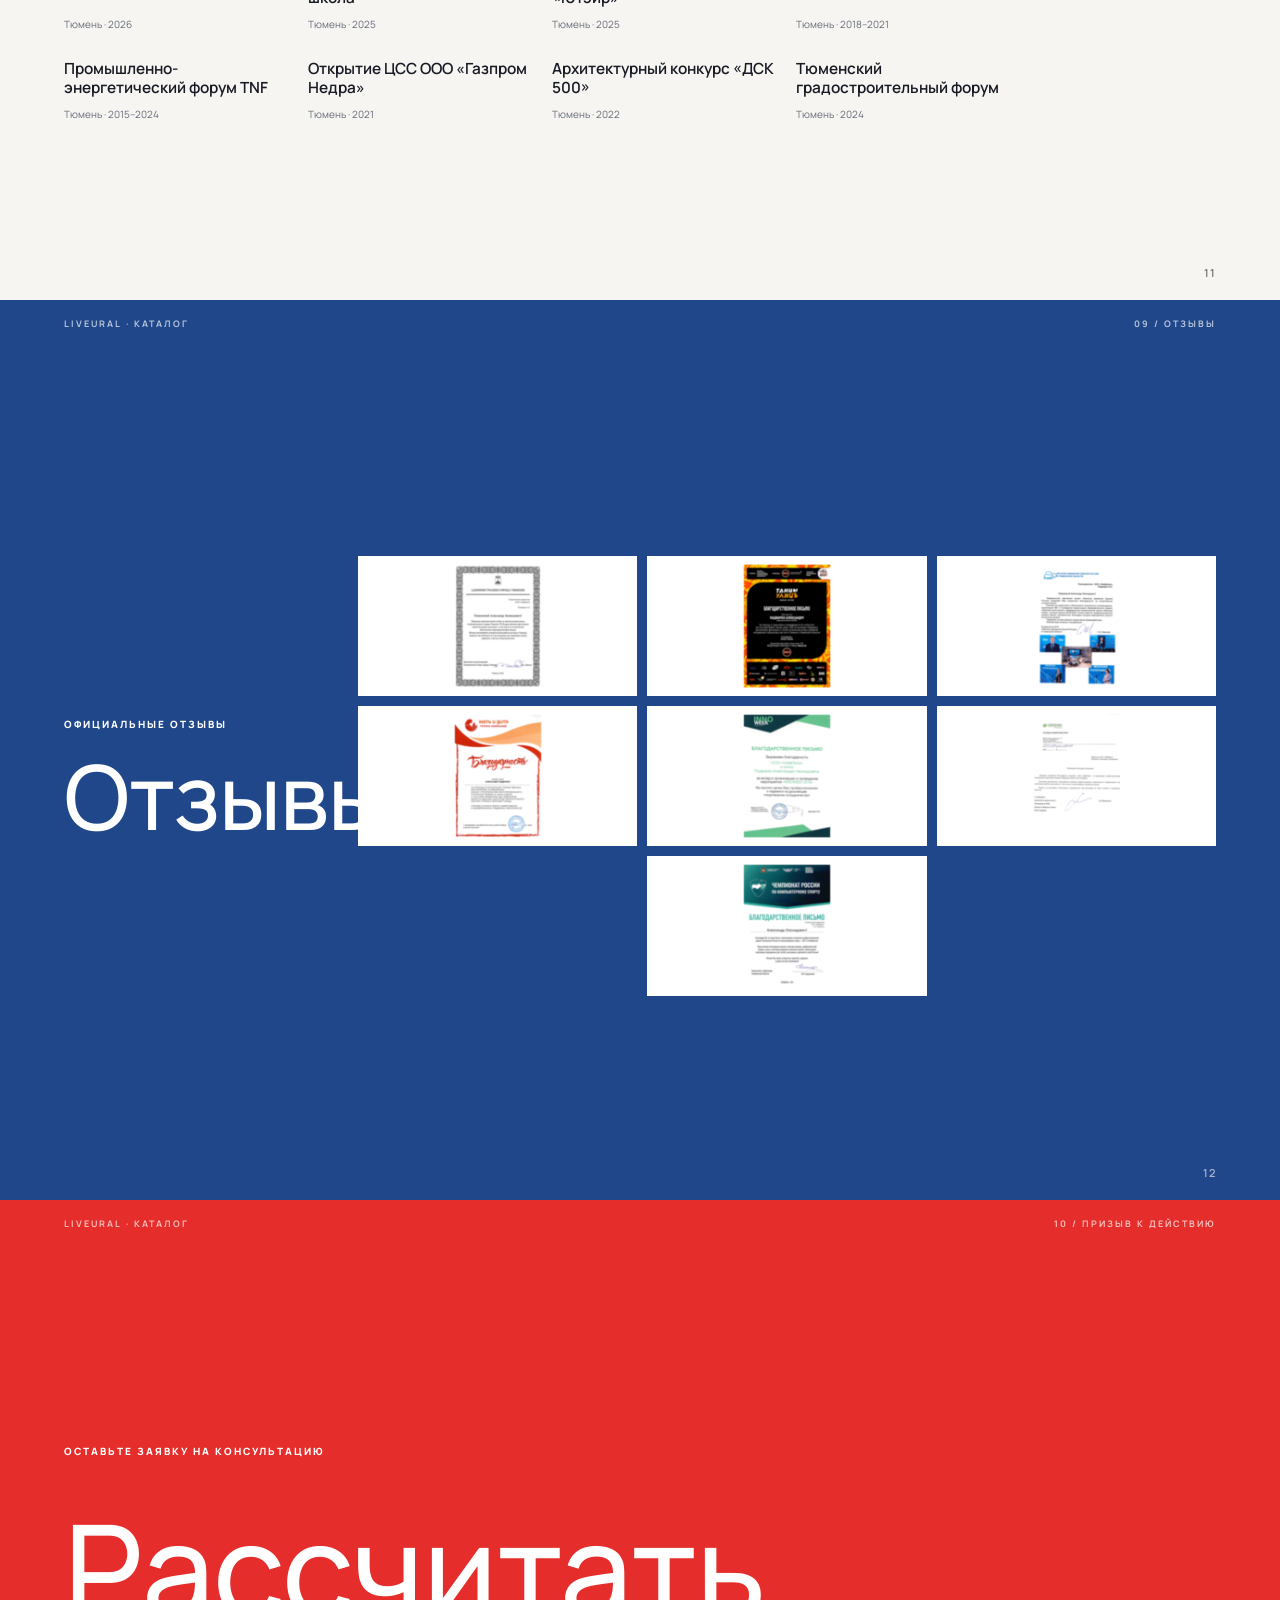
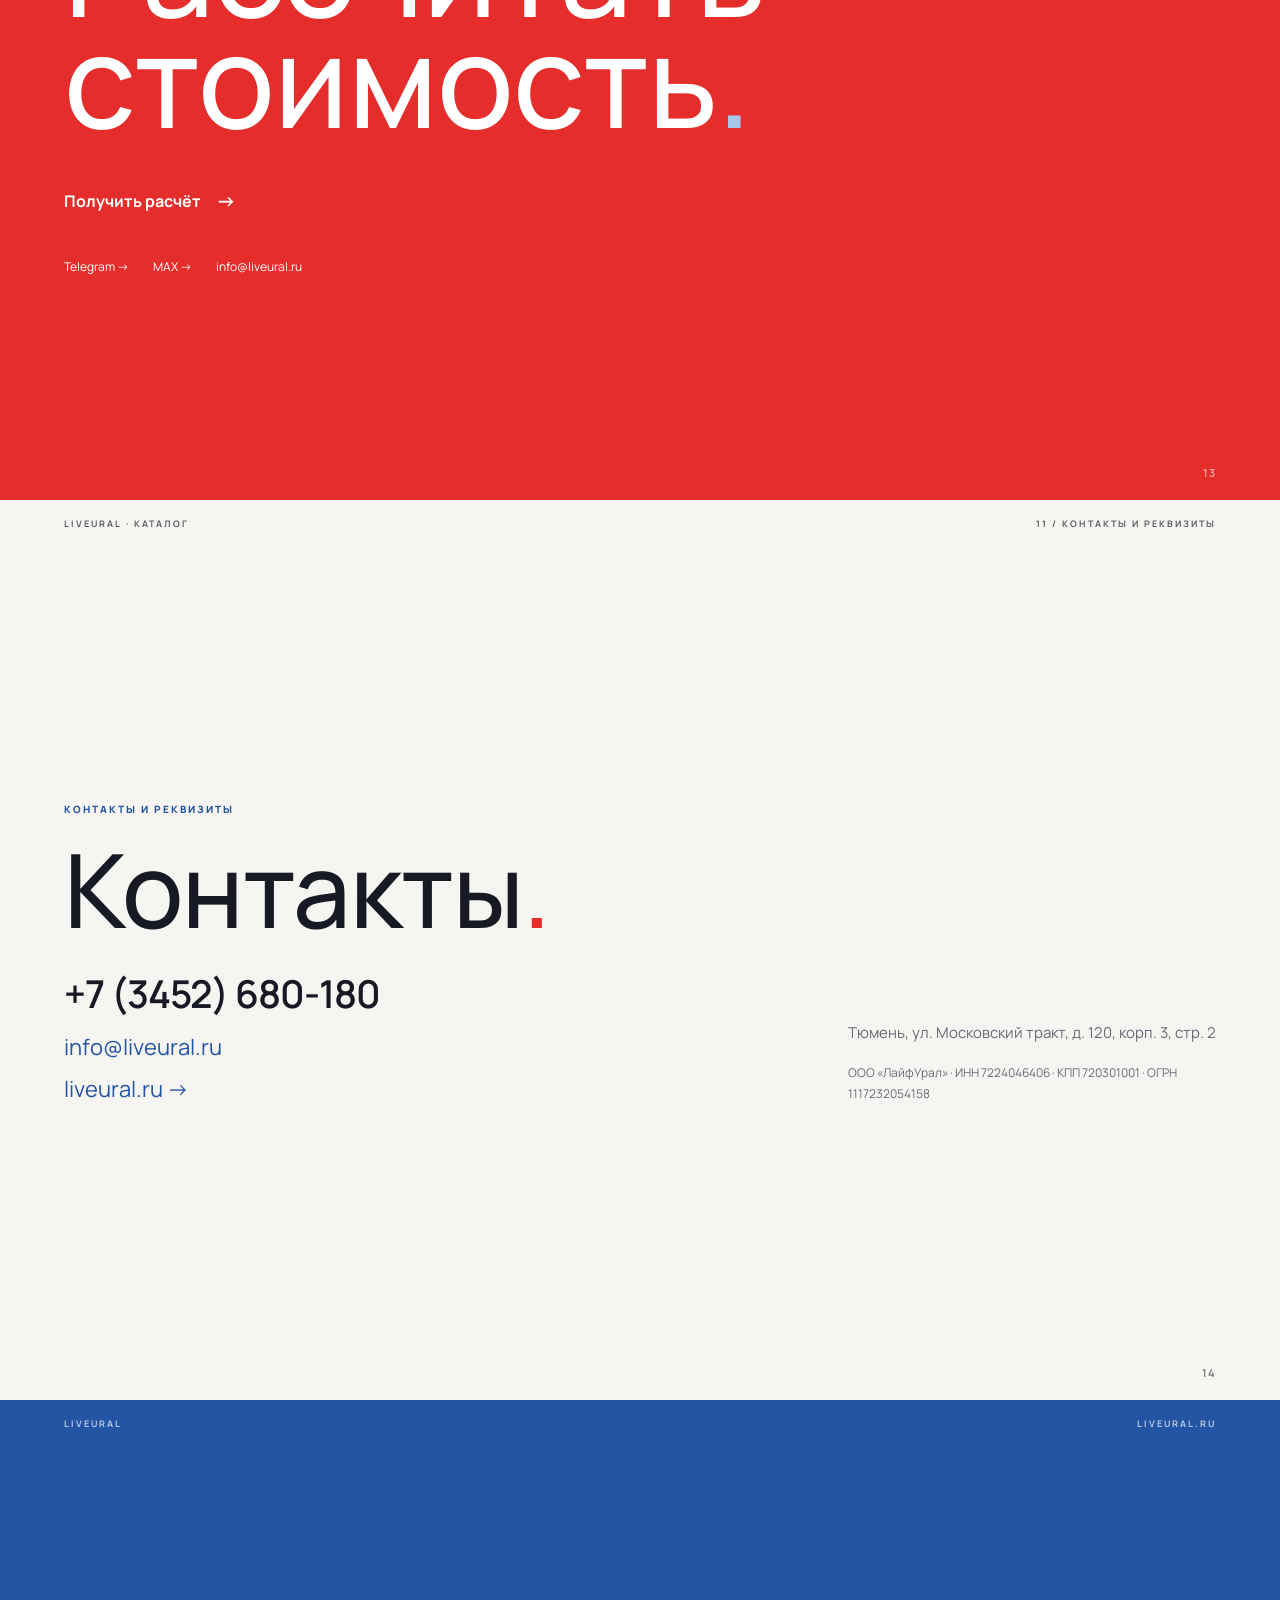
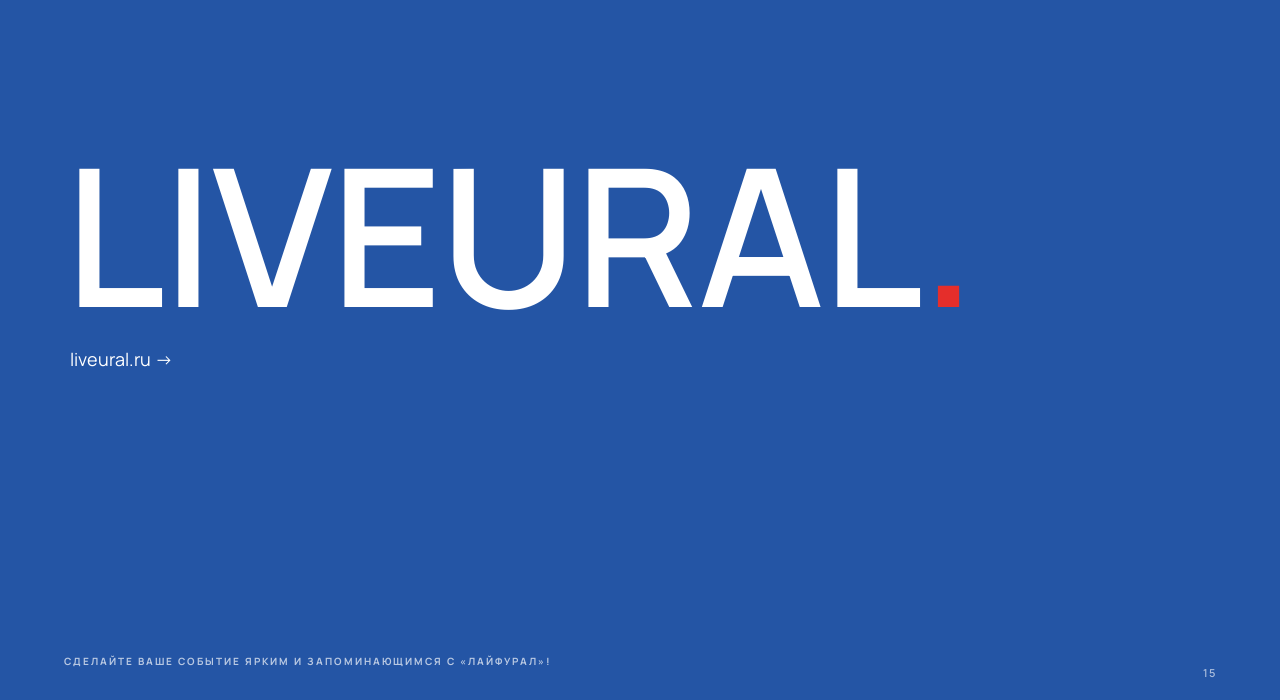
==== commit b7f2f76c: "Keep all client cards inside the slide" ====
--- a/color.html
+++ b/color.html
@@ -6,7 +6,7 @@
   <meta name="theme-color" content="#2455a5">
   <meta name="description" content="Веб-каталог LiveUral: трансляции, экраны и техническое обеспечение мероприятий.">
   <title>LiveUral — каталог мероприятий · Цветовая версия</title>
-  <link rel="stylesheet" href="styles-color.css?v=feedback-3">
+  <link rel="stylesheet" href="styles-color.css?v=feedback-4">
   <script src="script.js" defer></script>
 </head>
 <body>
--- a/styles-color.css
+++ b/styles-color.css
@@ -72,10 +72,10 @@
 .about-proof { column-gap: var(--grid-gap); row-gap: 36px; }
 .about-proof span { max-width: none; }
 
-.slide--clients { align-content: start; }
-.clients-title h2 { font-size: clamp(48px, 6vw, 96px); }
-.client-list { grid-template-columns: repeat(4, minmax(0, 1fr)); width: 100%; margin-top: 26px; gap: 12px; }
-.client-list > div { min-height: 68px; padding: 10px 12px !important; border: 1px solid #d3d9e4; }
+.slide--clients { align-content: start; padding-top: 77px; }
+.clients-title h2 { font-size: clamp(48px, 5vw, 72px); }
+.client-list { grid-template-columns: repeat(4, minmax(0, 1fr)); width: 100%; margin-top: 18px; gap: 9px; }
+.client-list > div { min-height: 56px; padding: 8px 10px !important; border: 1px solid #d3d9e4; }
 .client-list strong { margin: 0; font-size: clamp(14px, 1.25vw, 18px); line-height: 125%; letter-spacing: 0; }
 
 .formats-types { margin-top: 41px; column-gap: 24px; row-gap: 28px; }
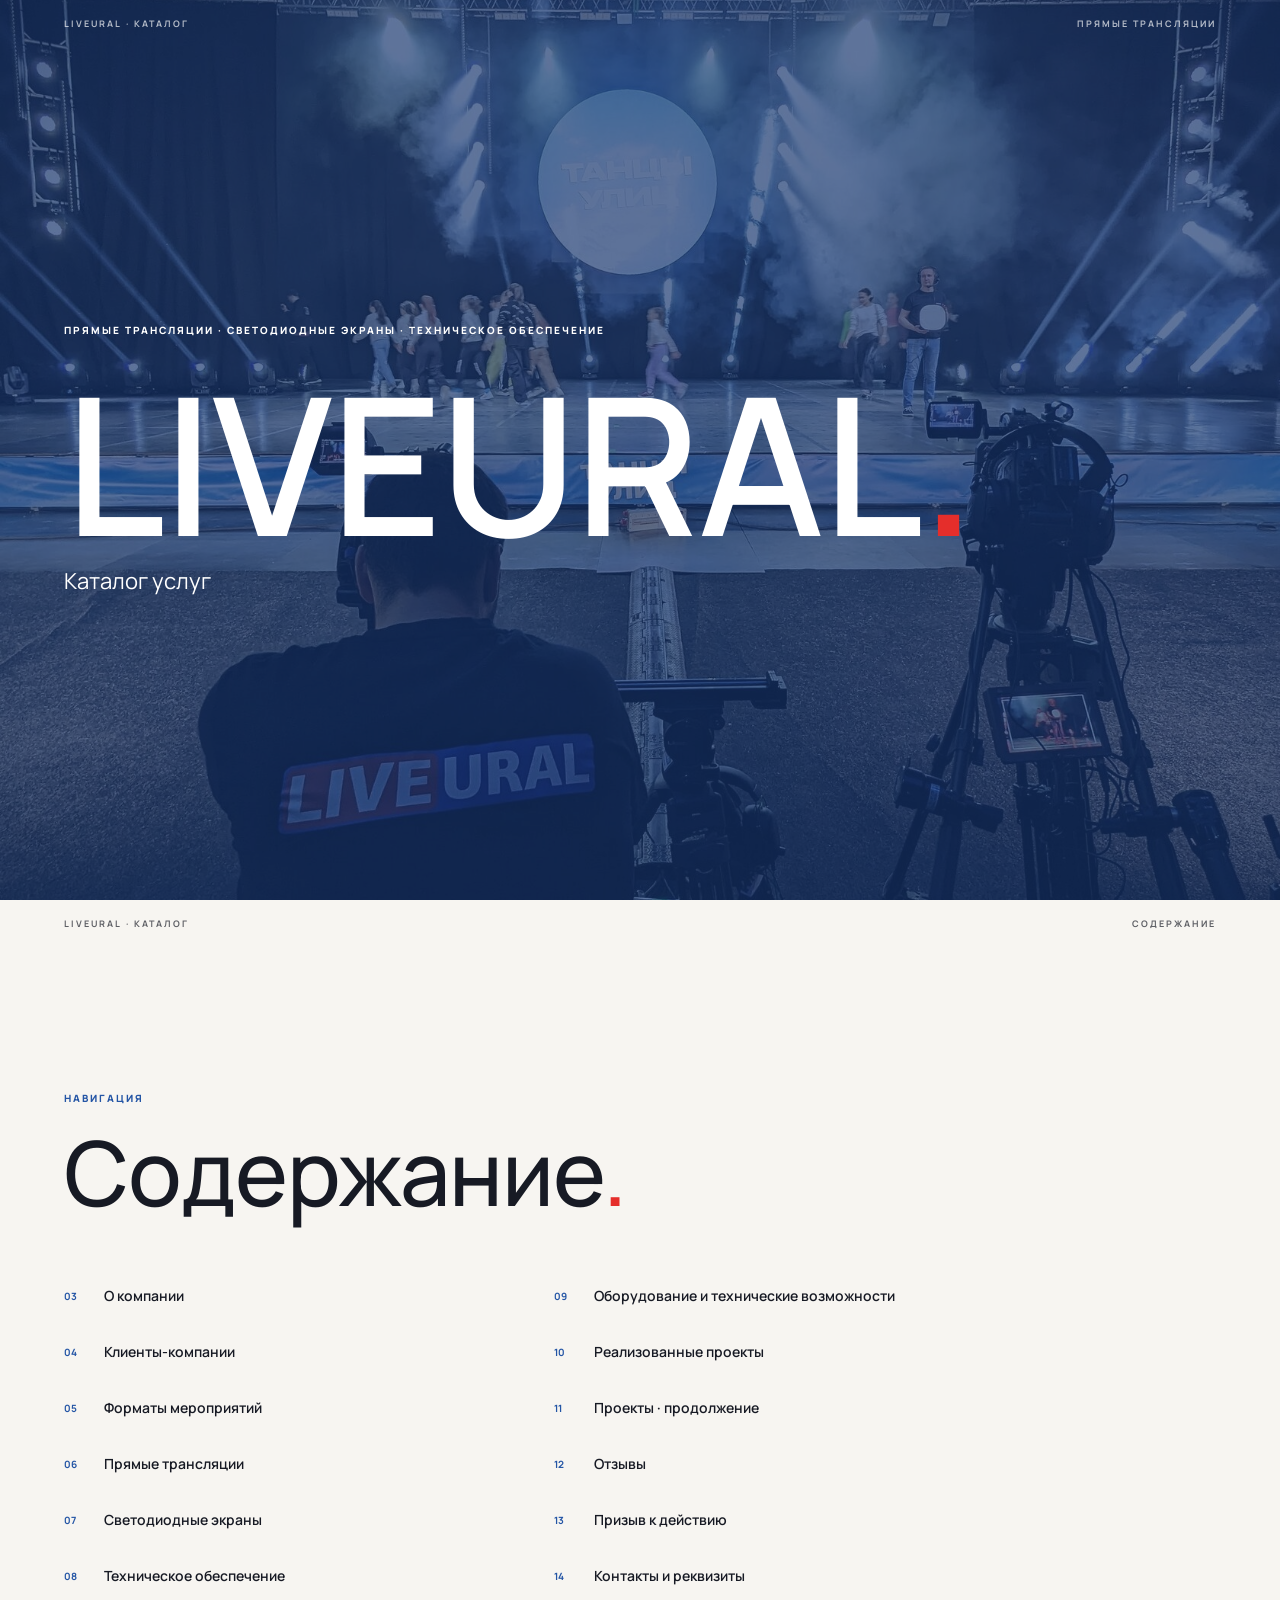
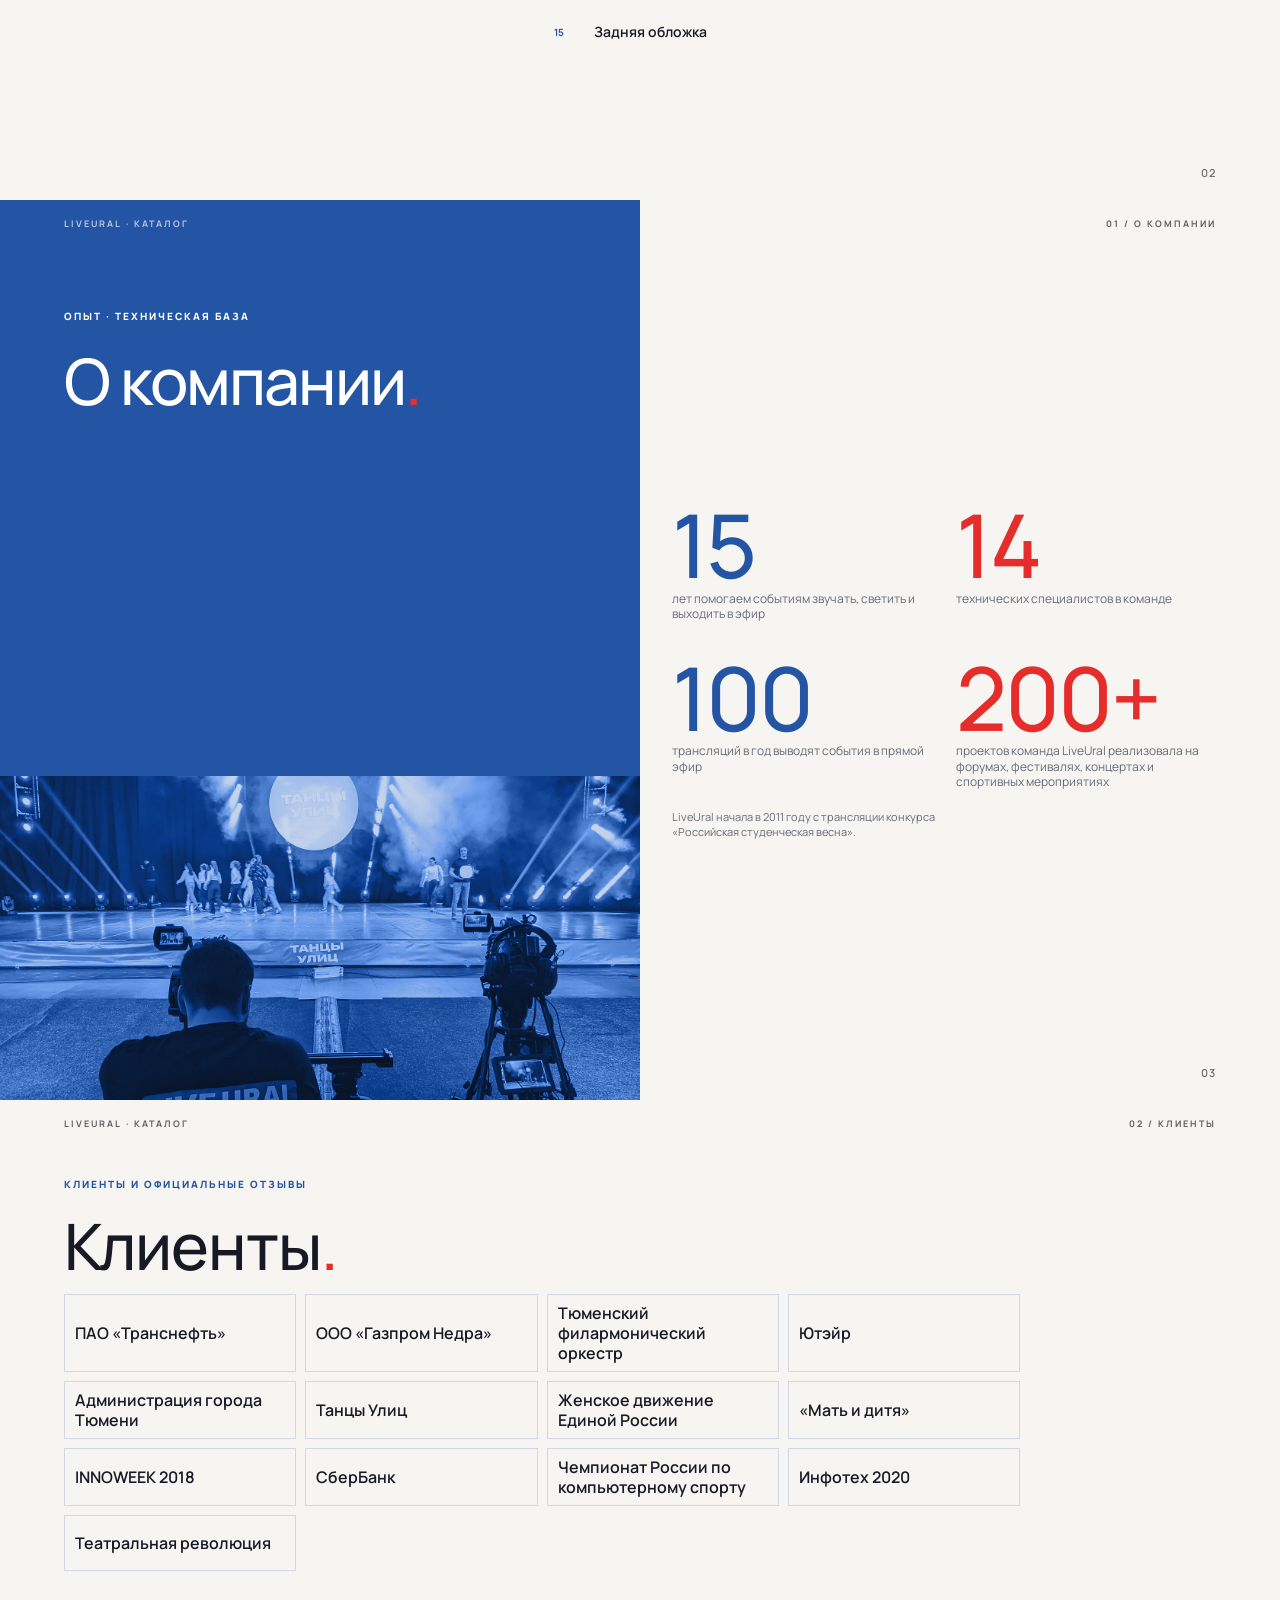
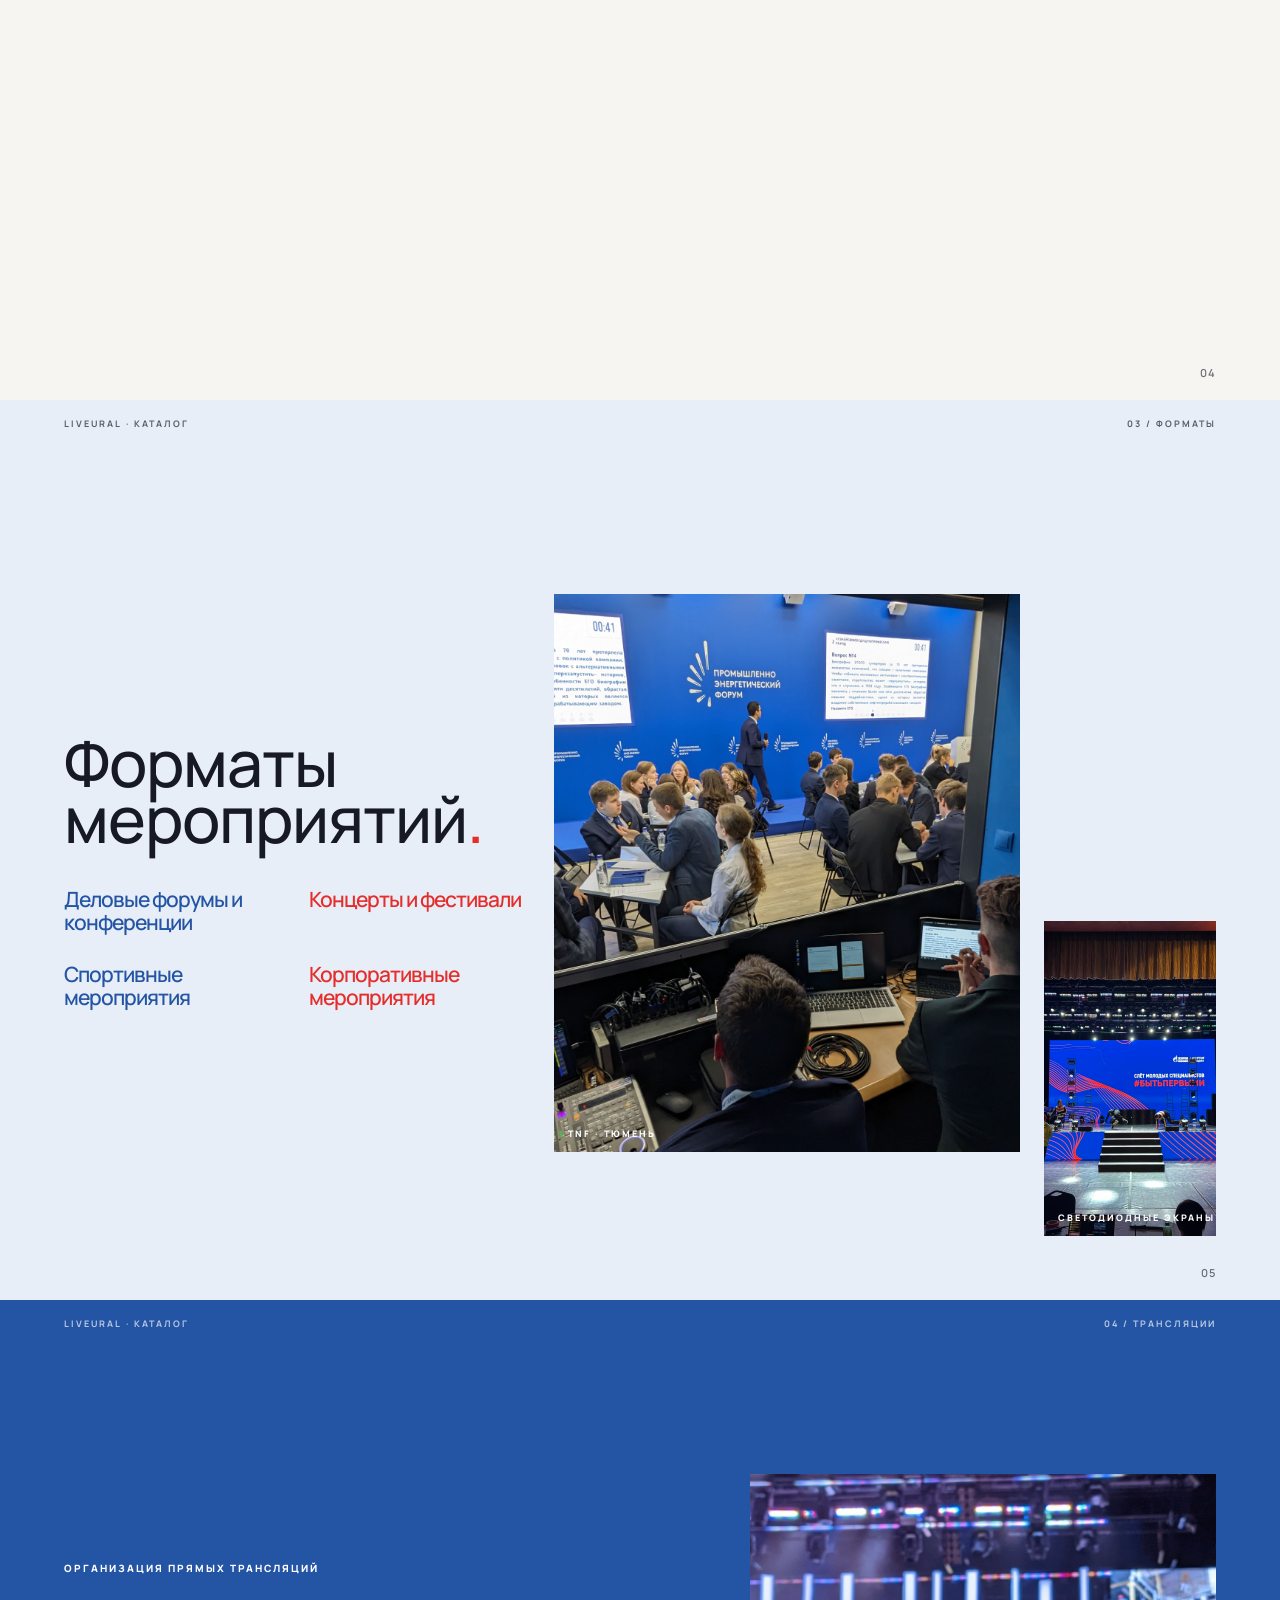
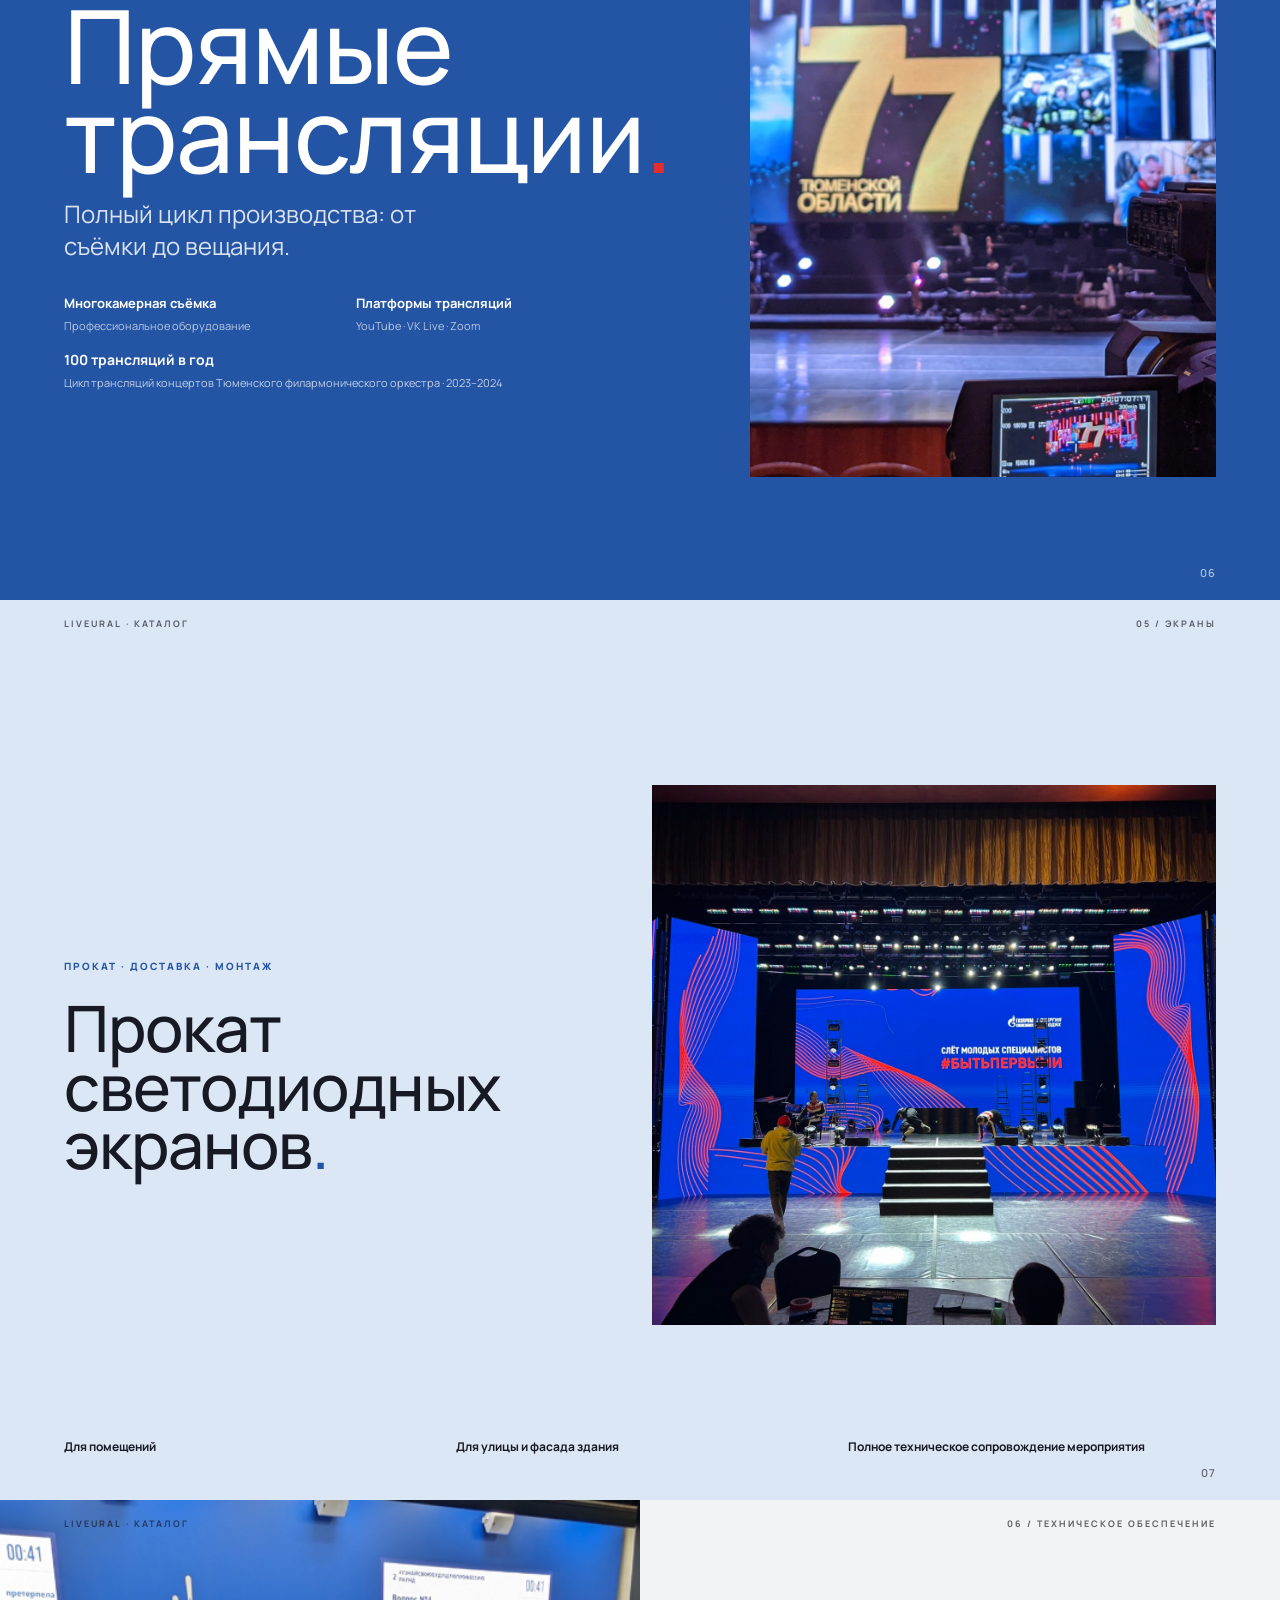
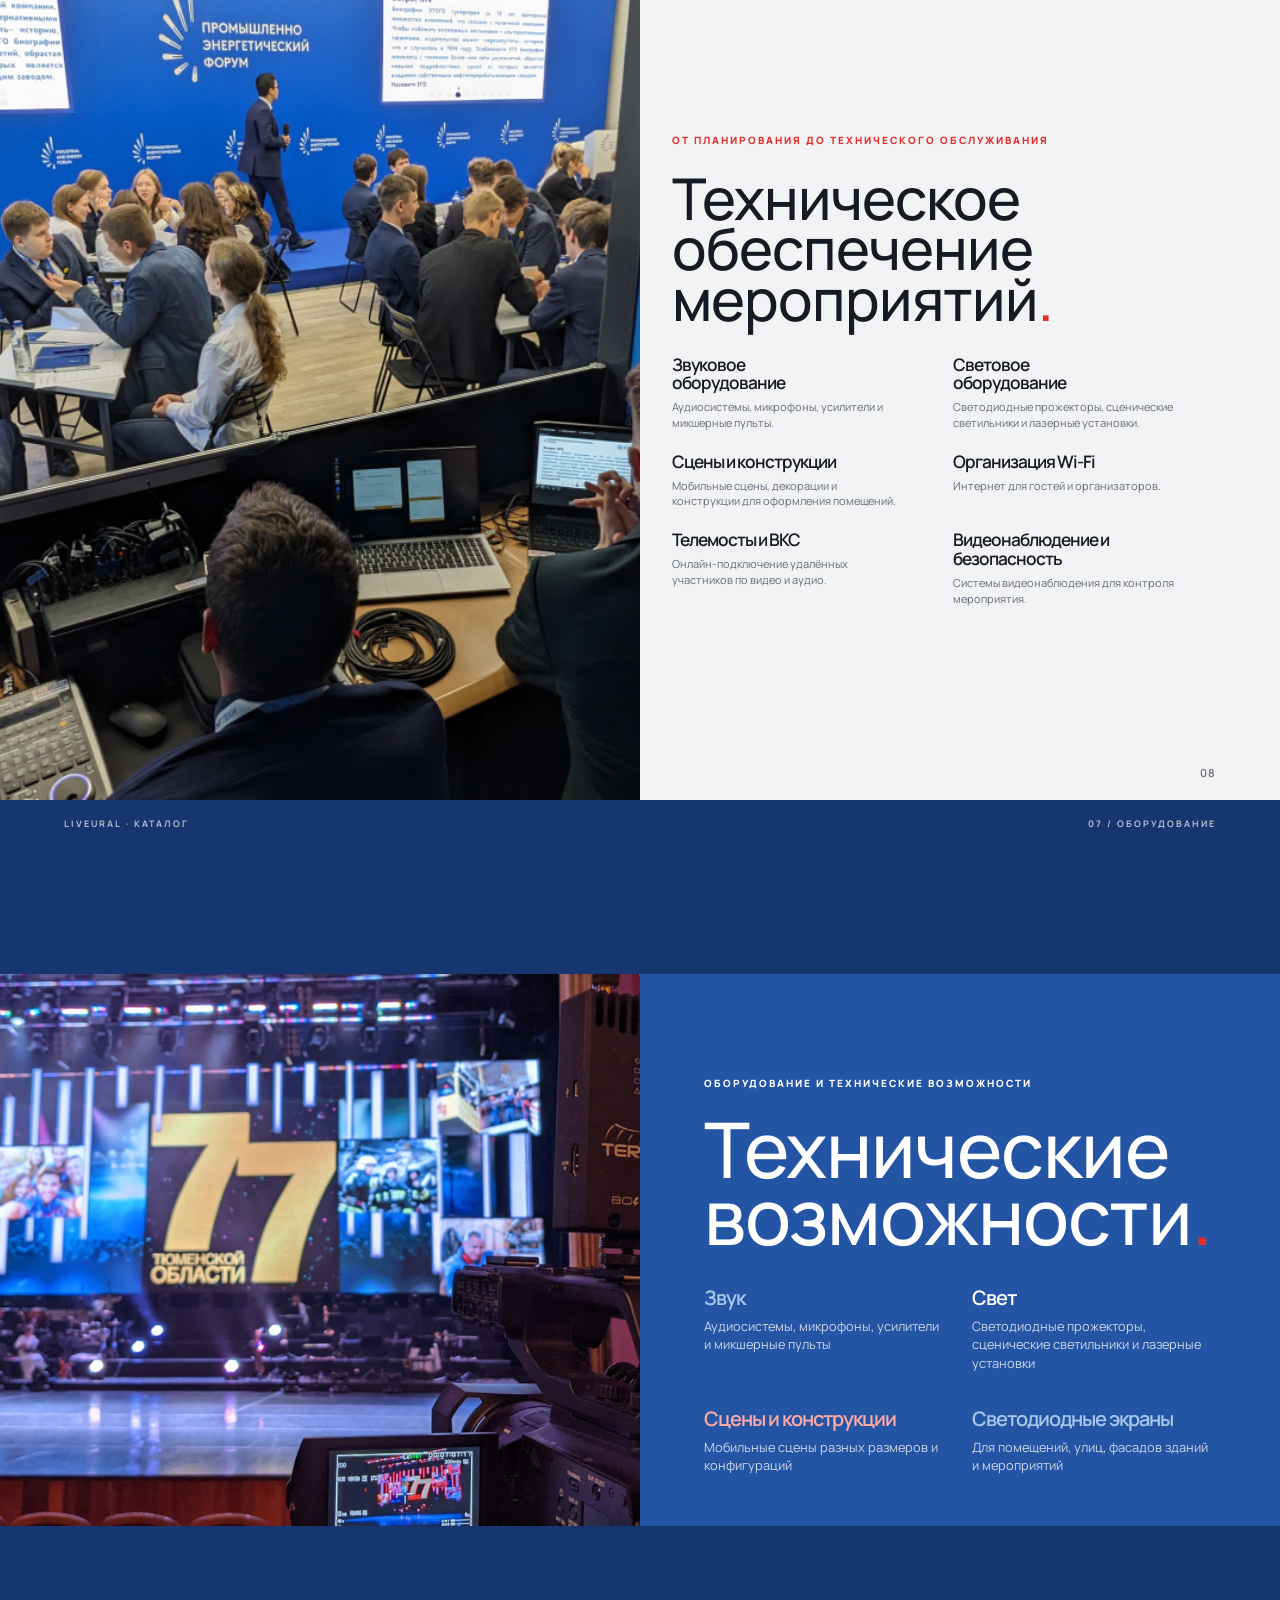
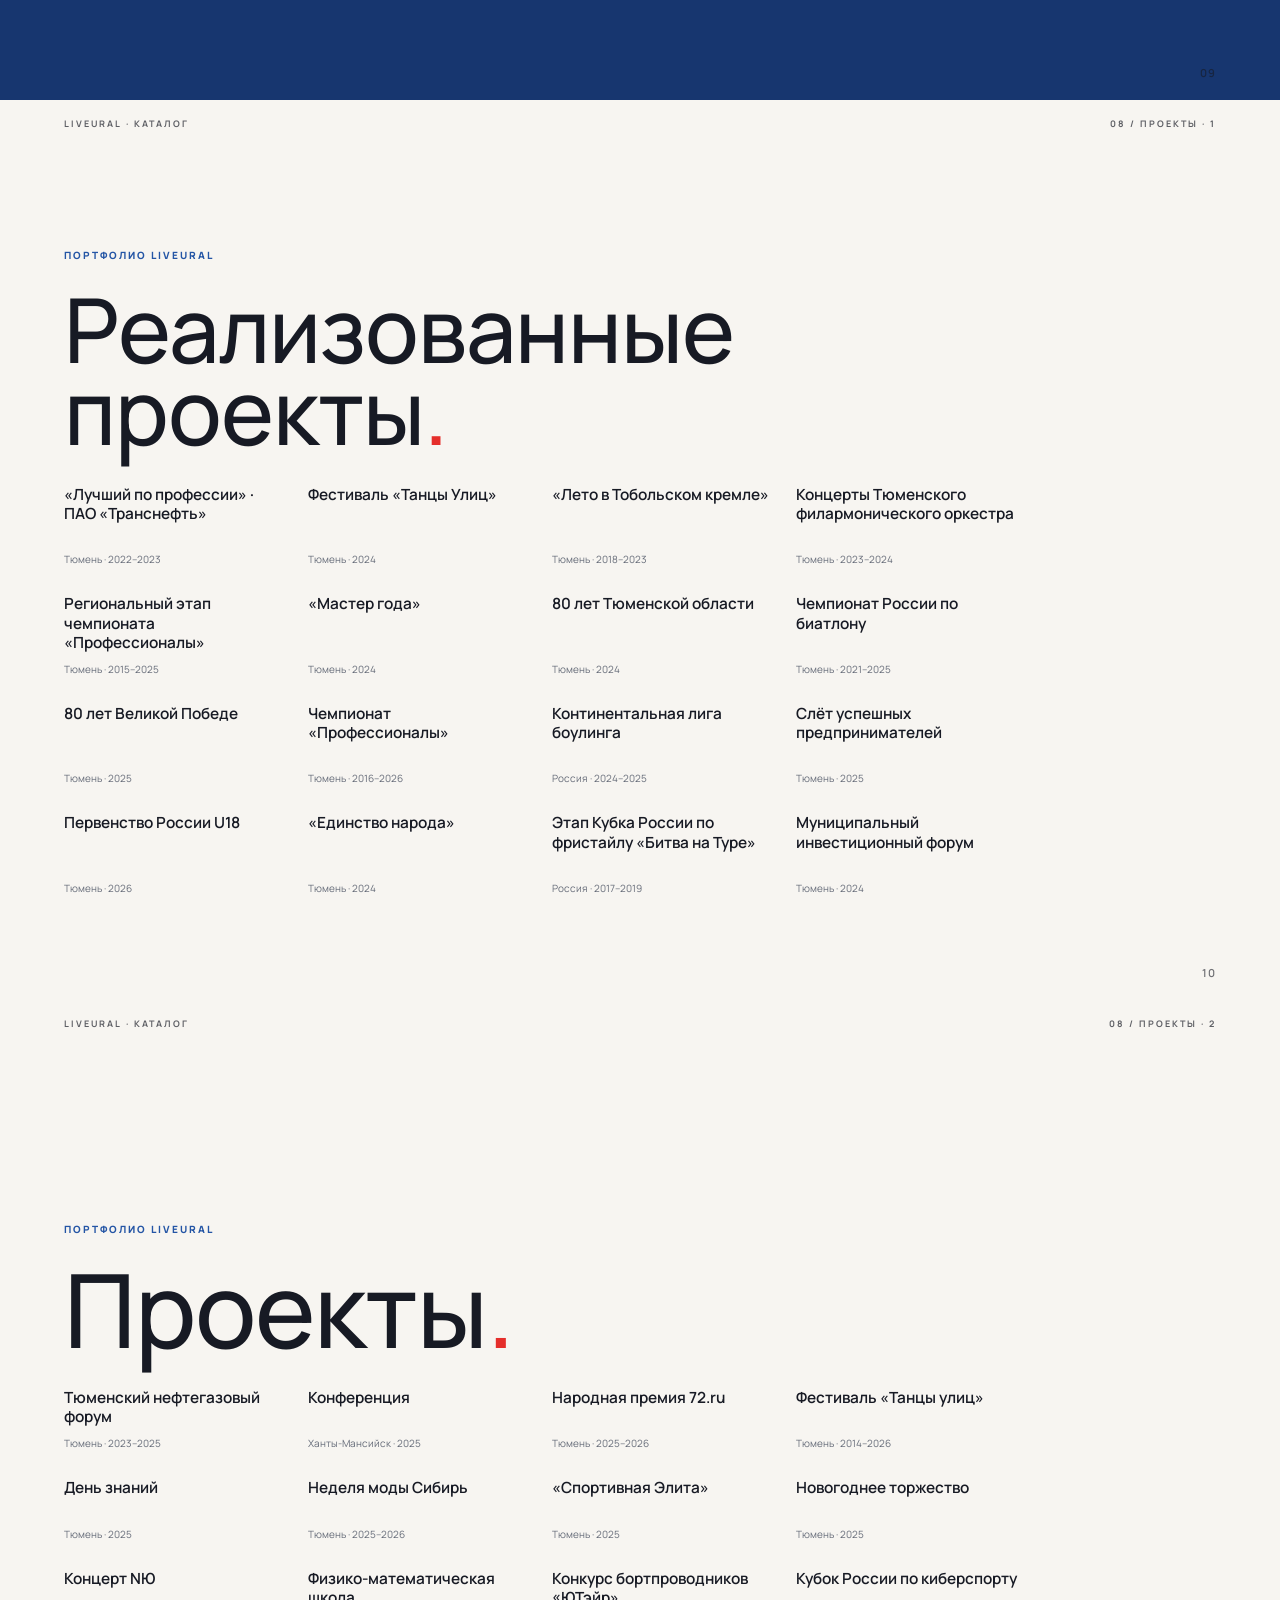
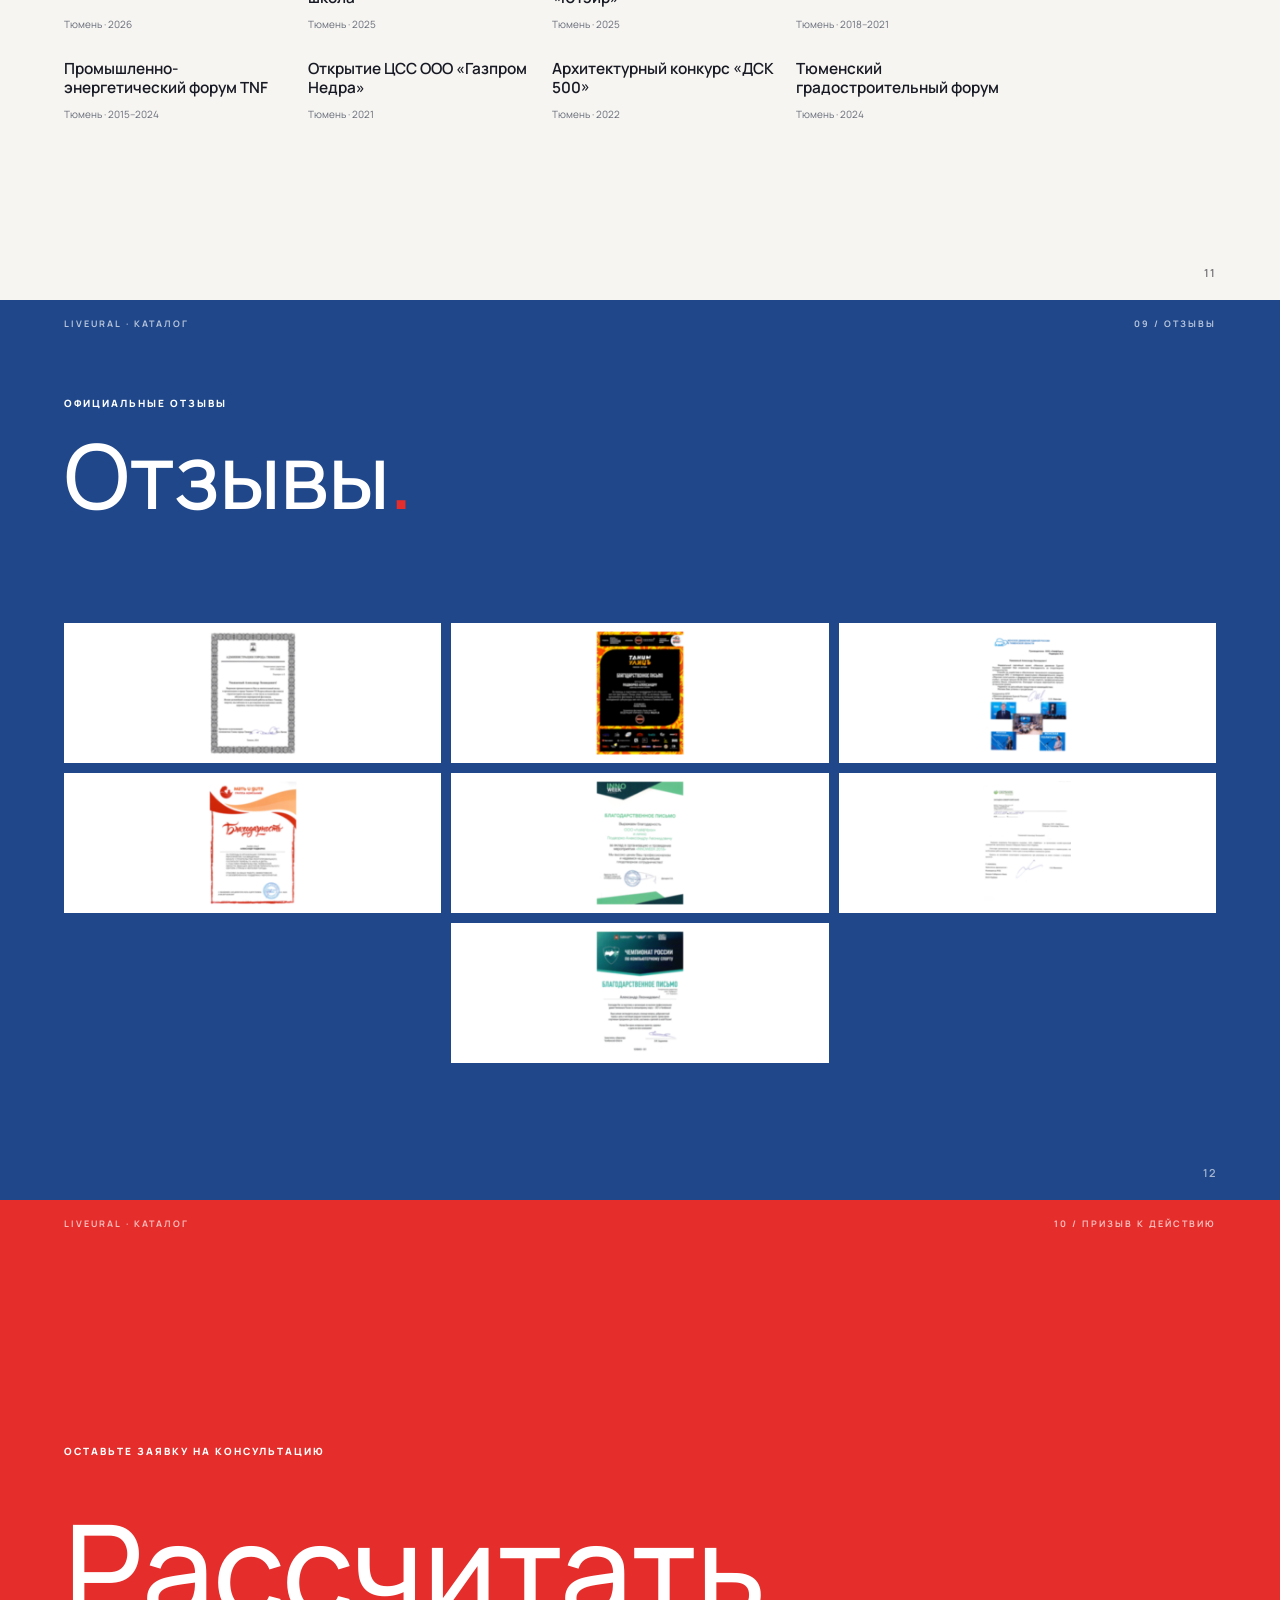
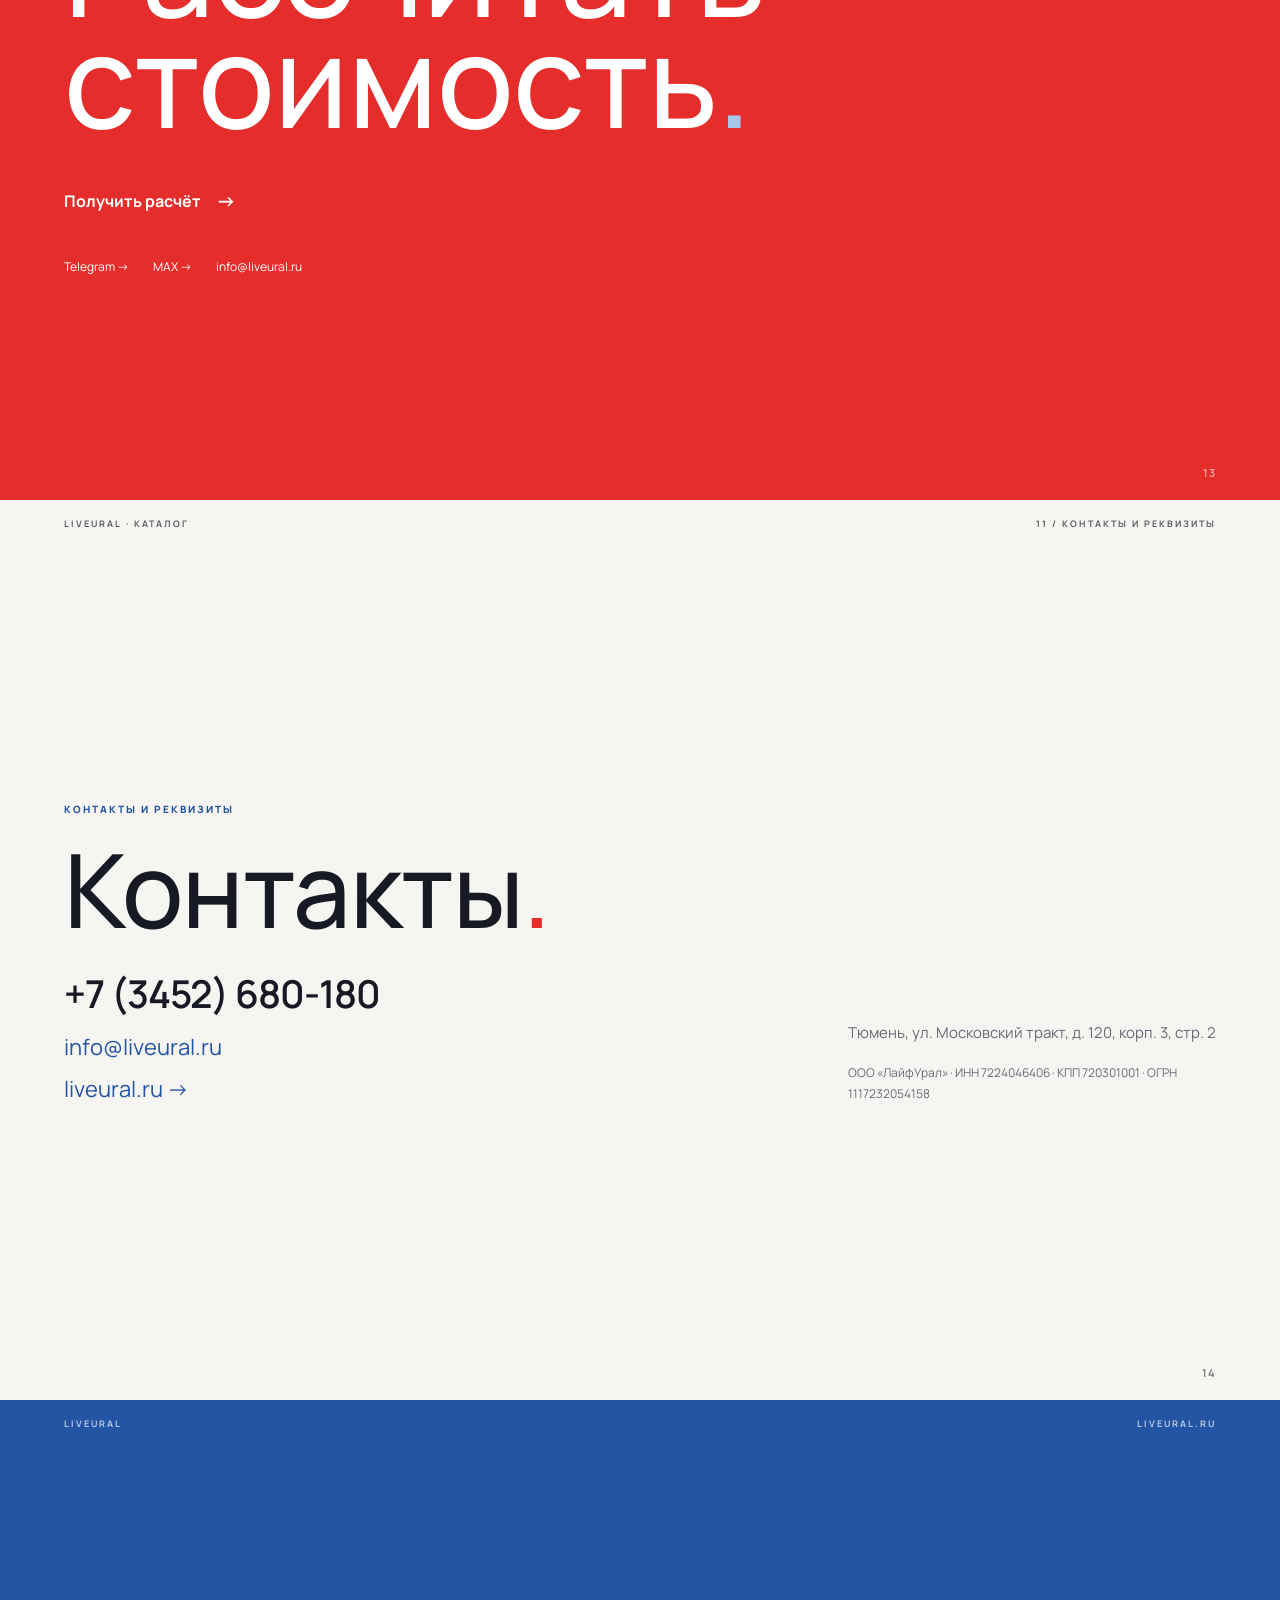
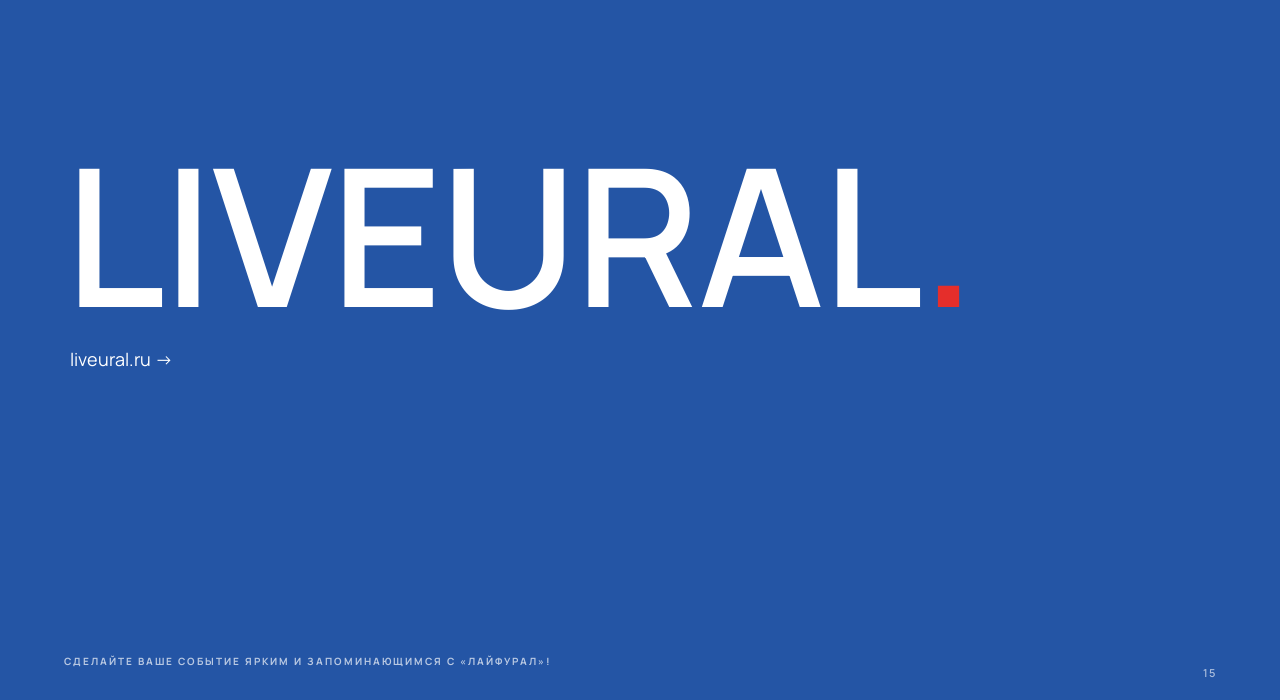
==== commit 2427177e: "Separate review heading from image gallery" ====
--- a/color.html
+++ b/color.html
@@ -6,7 +6,7 @@
   <meta name="theme-color" content="#2455a5">
   <meta name="description" content="Веб-каталог LiveUral: трансляции, экраны и техническое обеспечение мероприятий.">
   <title>LiveUral — каталог мероприятий · Цветовая версия</title>
-  <link rel="stylesheet" href="styles-color.css?v=feedback-4">
+  <link rel="stylesheet" href="styles-color.css?v=feedback-5">
   <script src="script.js" defer></script>
 </head>
 <body>
--- a/styles-color.css
+++ b/styles-color.css
@@ -95,10 +95,10 @@
 .projects-list time { margin-top: auto; font-size: 10px; }
 .slide--projects-more .projects-title h2 { font-size: clamp(60px, 8vw, 110px); }
 
-.slide--reviews { display: grid; grid-template-columns: repeat(12, minmax(0, 1fr)); grid-template-rows: 1fr; align-items: stretch; gap: var(--grid-gap); padding-top: 96px; }
-.reviews-title { grid-column: 1 / span 3; align-self: center; }
+.slide--reviews { display: grid; grid-template-columns: repeat(12, minmax(0, 1fr)); grid-template-rows: auto 1fr; align-items: stretch; gap: 18px var(--grid-gap); padding-top: 96px; }
+.reviews-title { grid-column: 1 / -1; align-self: start; }
 .reviews-title h2 { font-size: clamp(64px, 7vw, 104px); }
-.reviews-gallery { grid-column: 4 / -1; display: grid; grid-template-columns: repeat(3, minmax(0, 1fr)); align-content: center; gap: 10px; }
+.reviews-gallery { grid-column: 1 / -1; display: grid; grid-template-columns: repeat(3, minmax(0, 1fr)); align-content: center; gap: 10px; }
 .reviews-gallery img { display: block; width: 100%; height: 140px; padding: 8px; background: #fff; object-fit: contain; }
 .reviews-gallery img:nth-child(7) { grid-column: 2; }
 
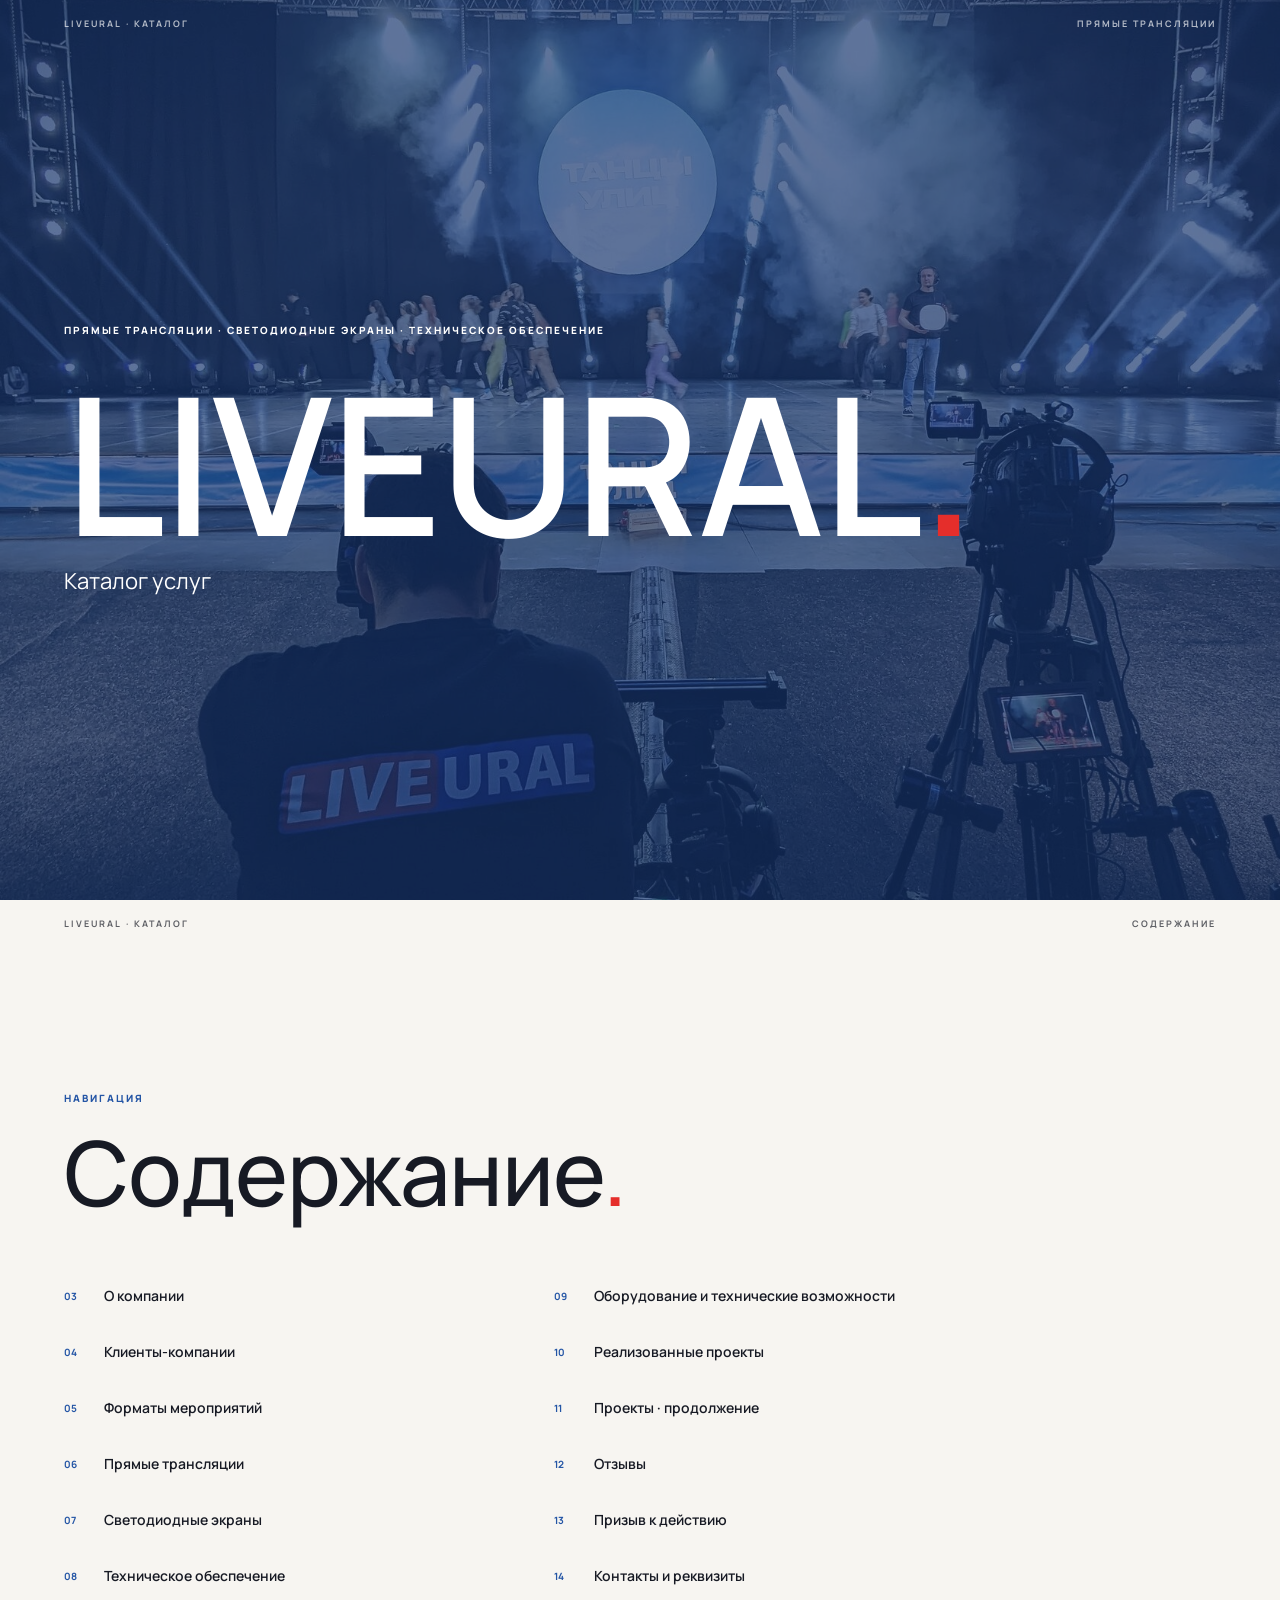
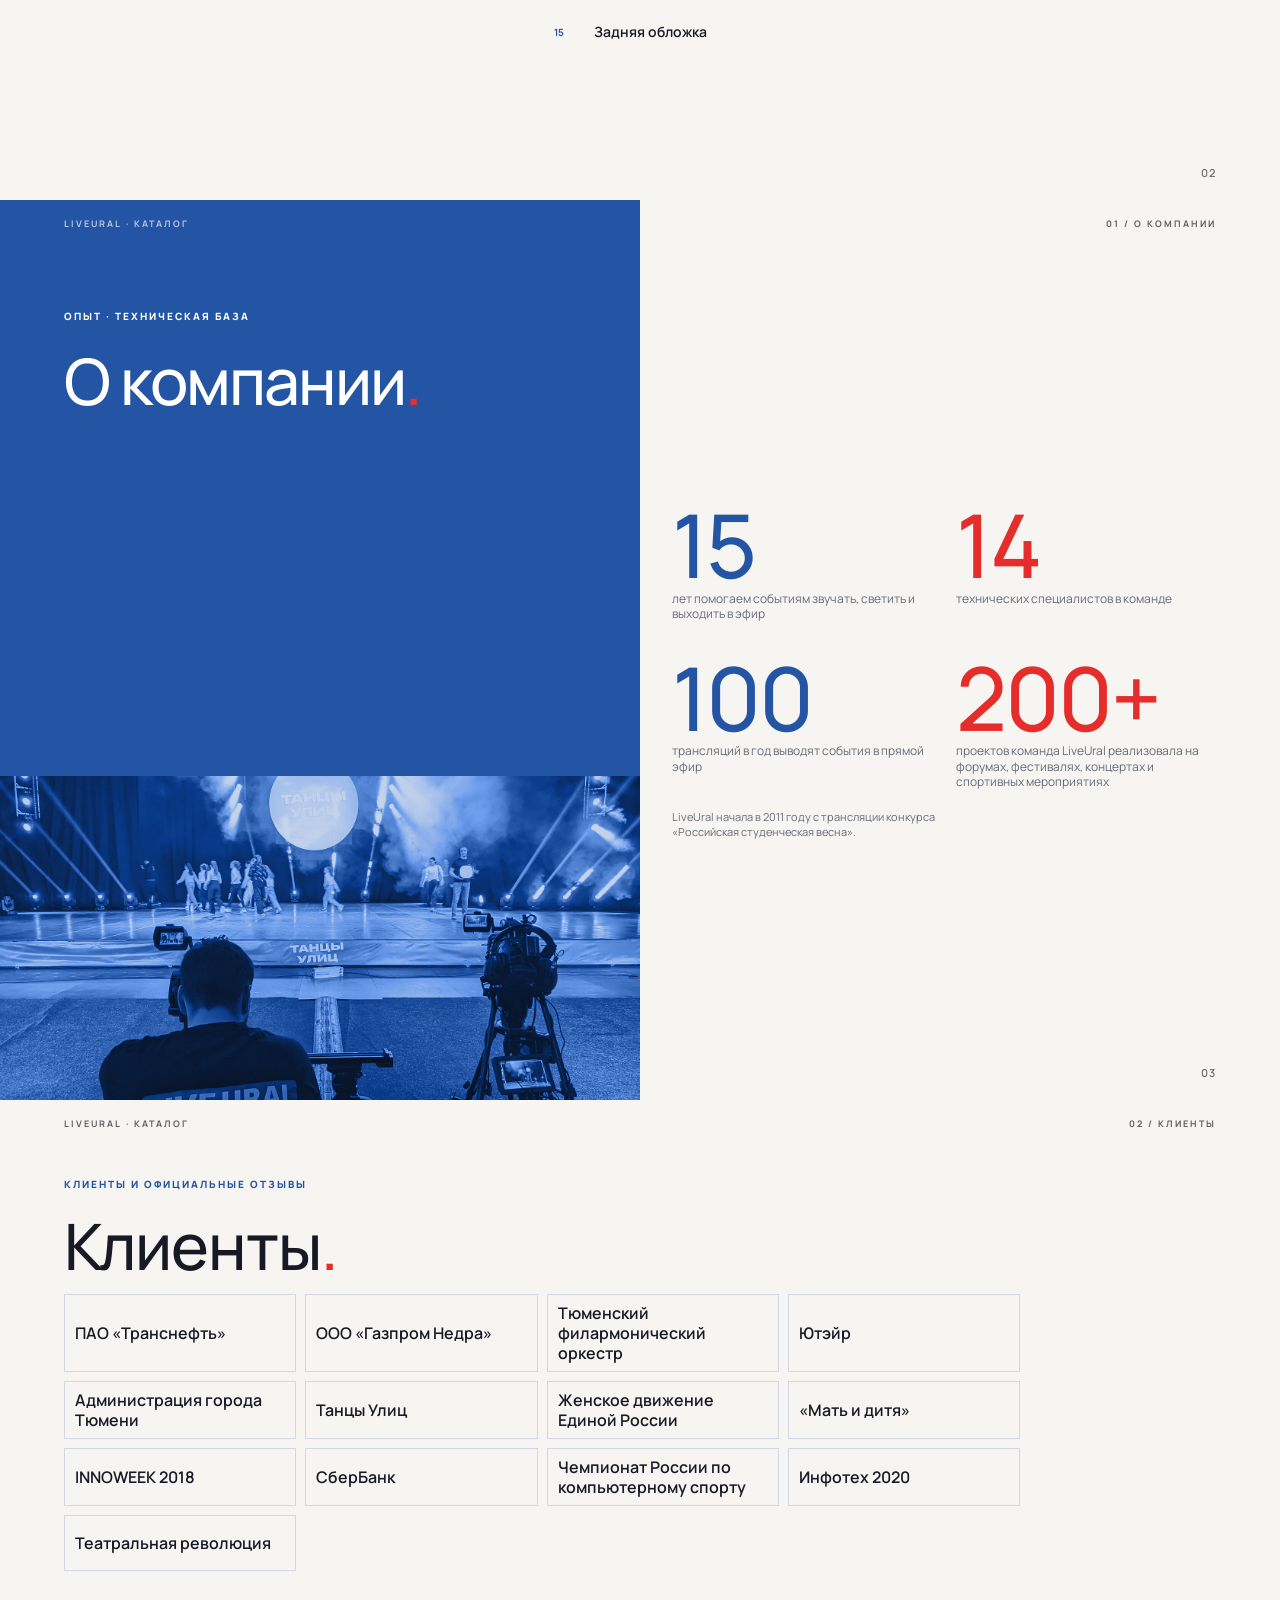
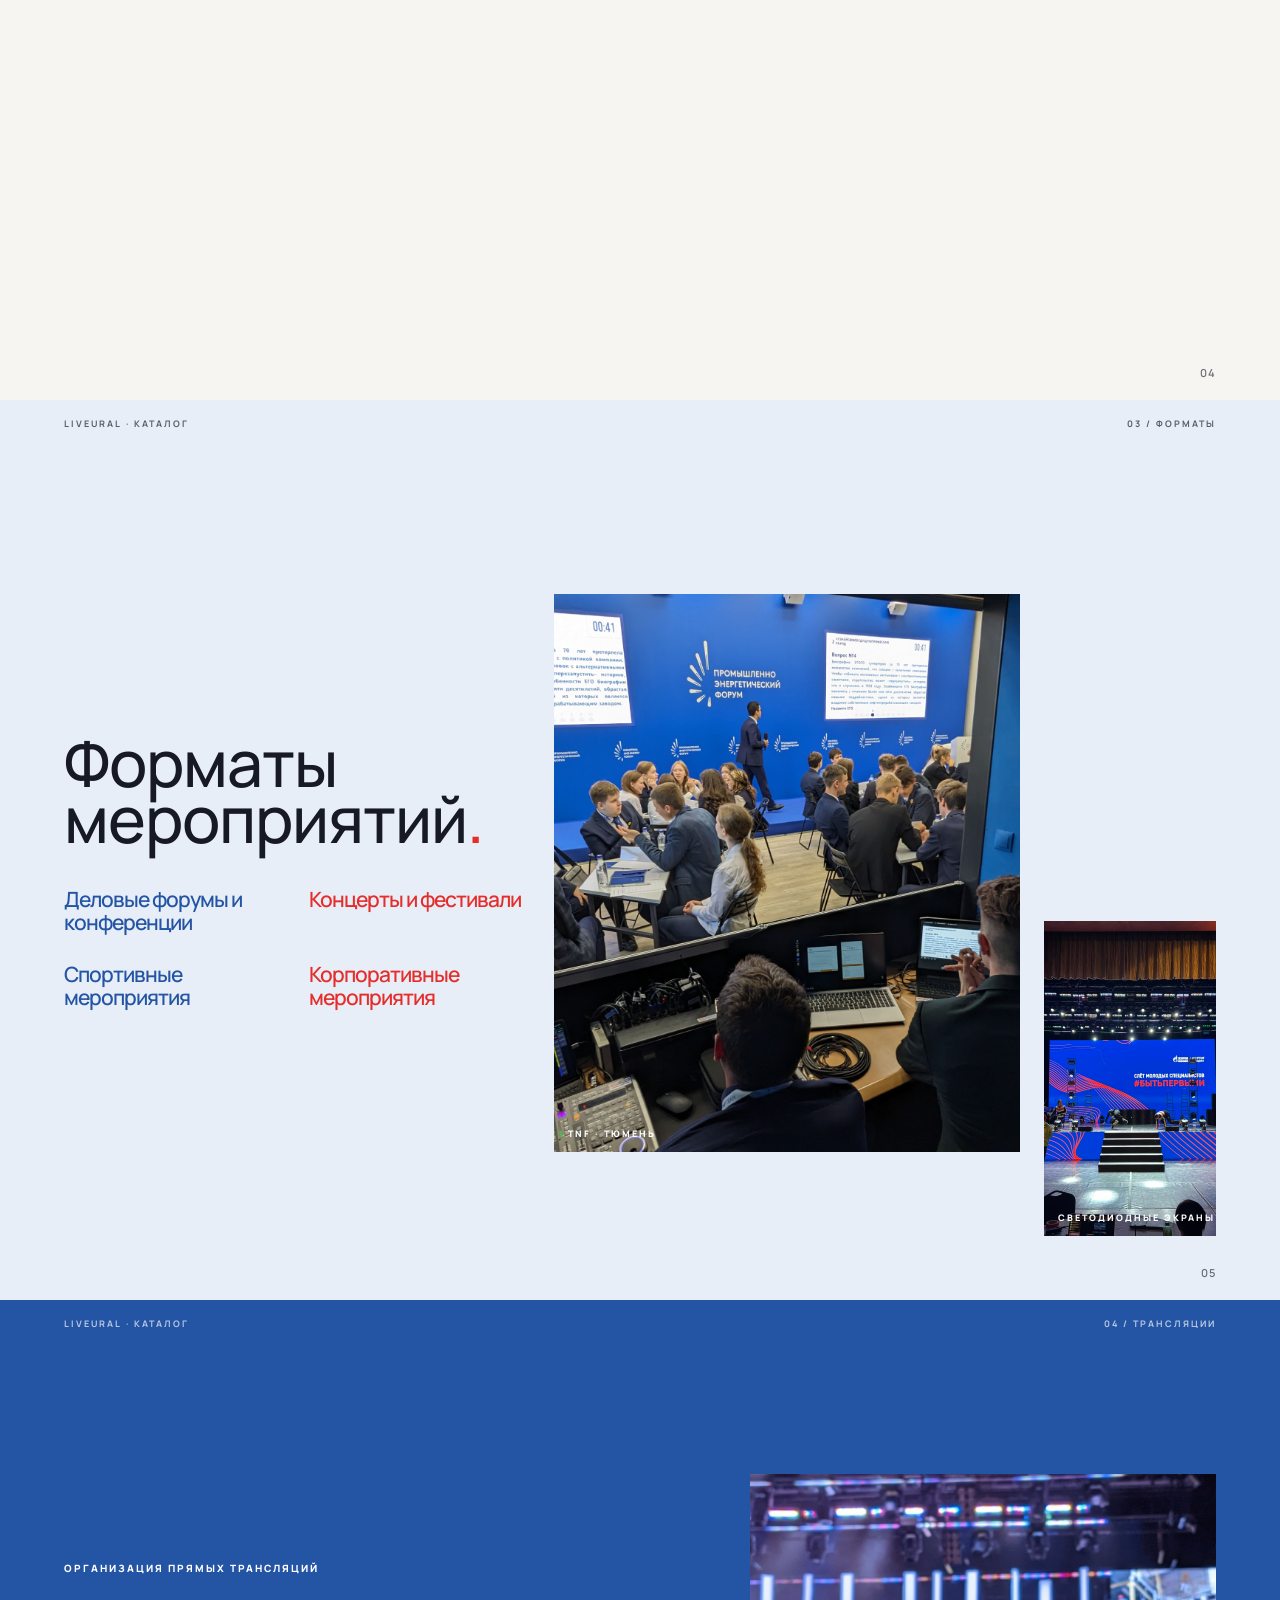
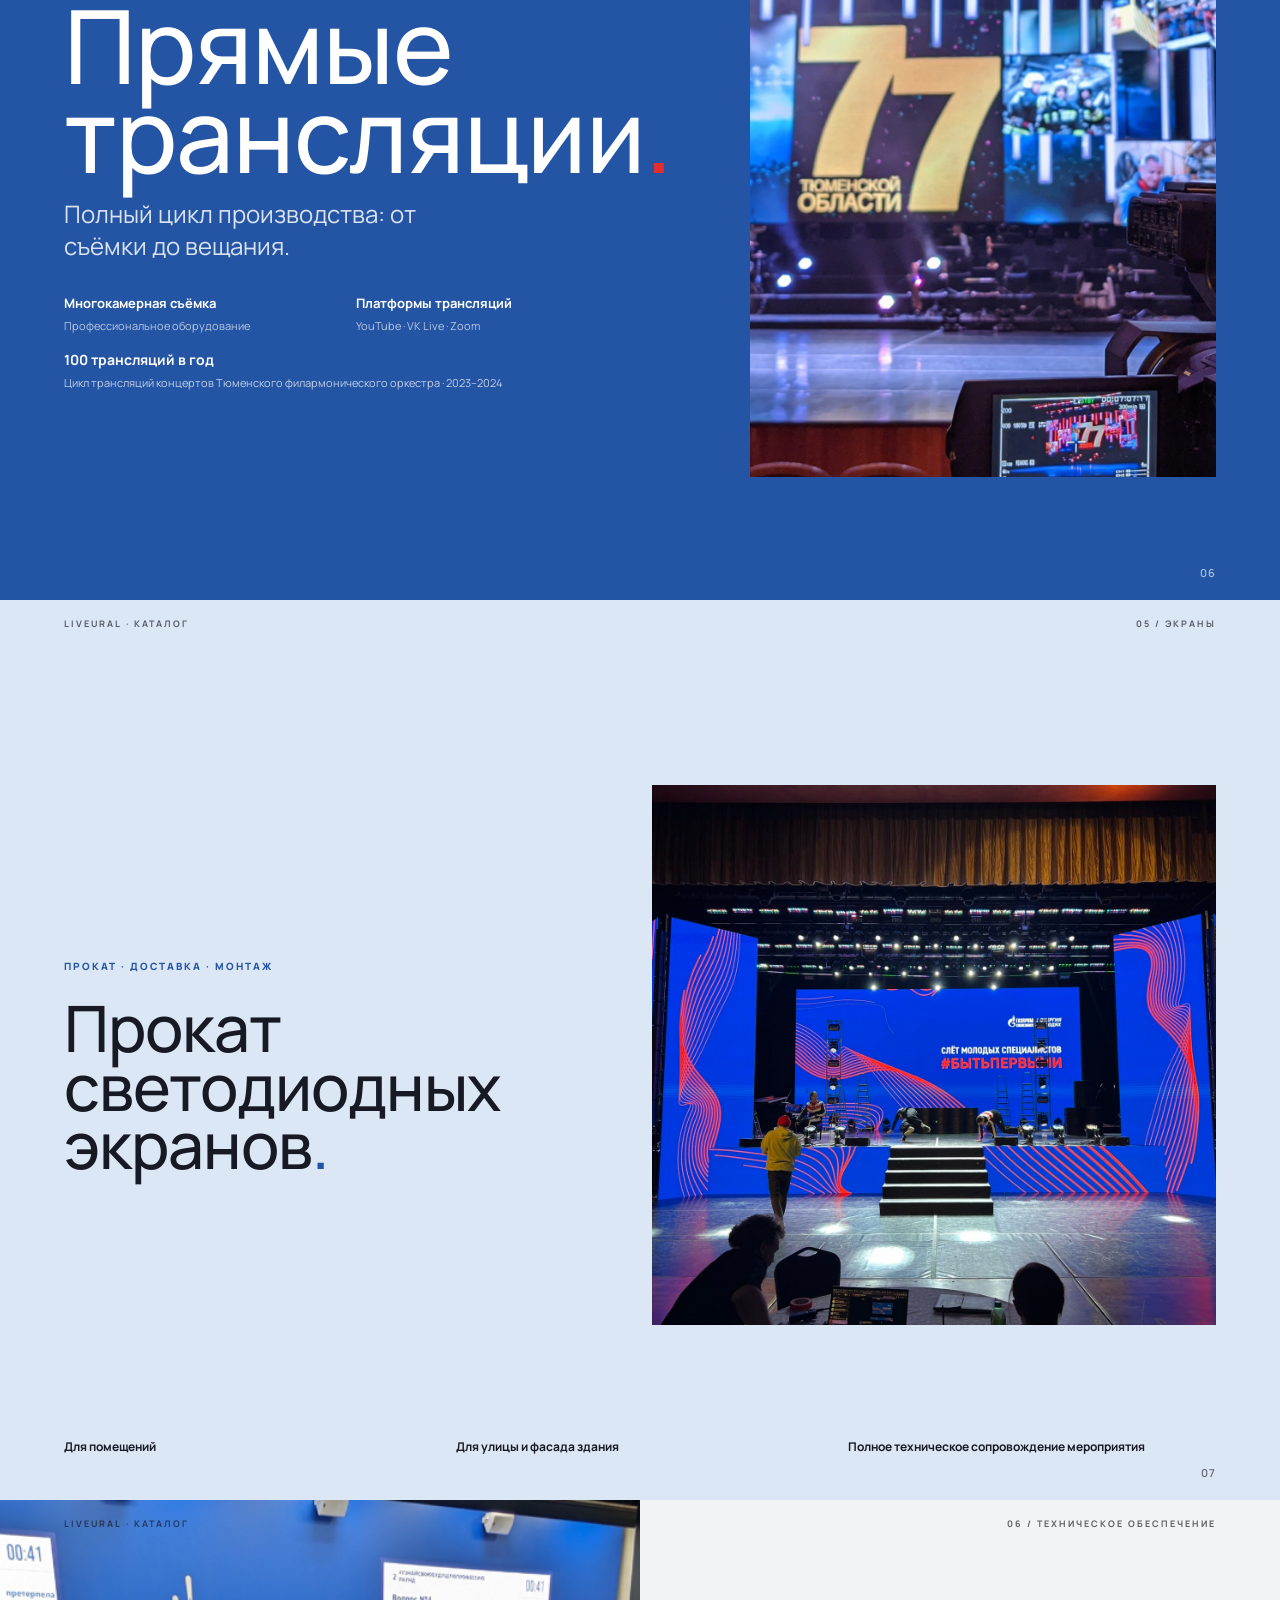
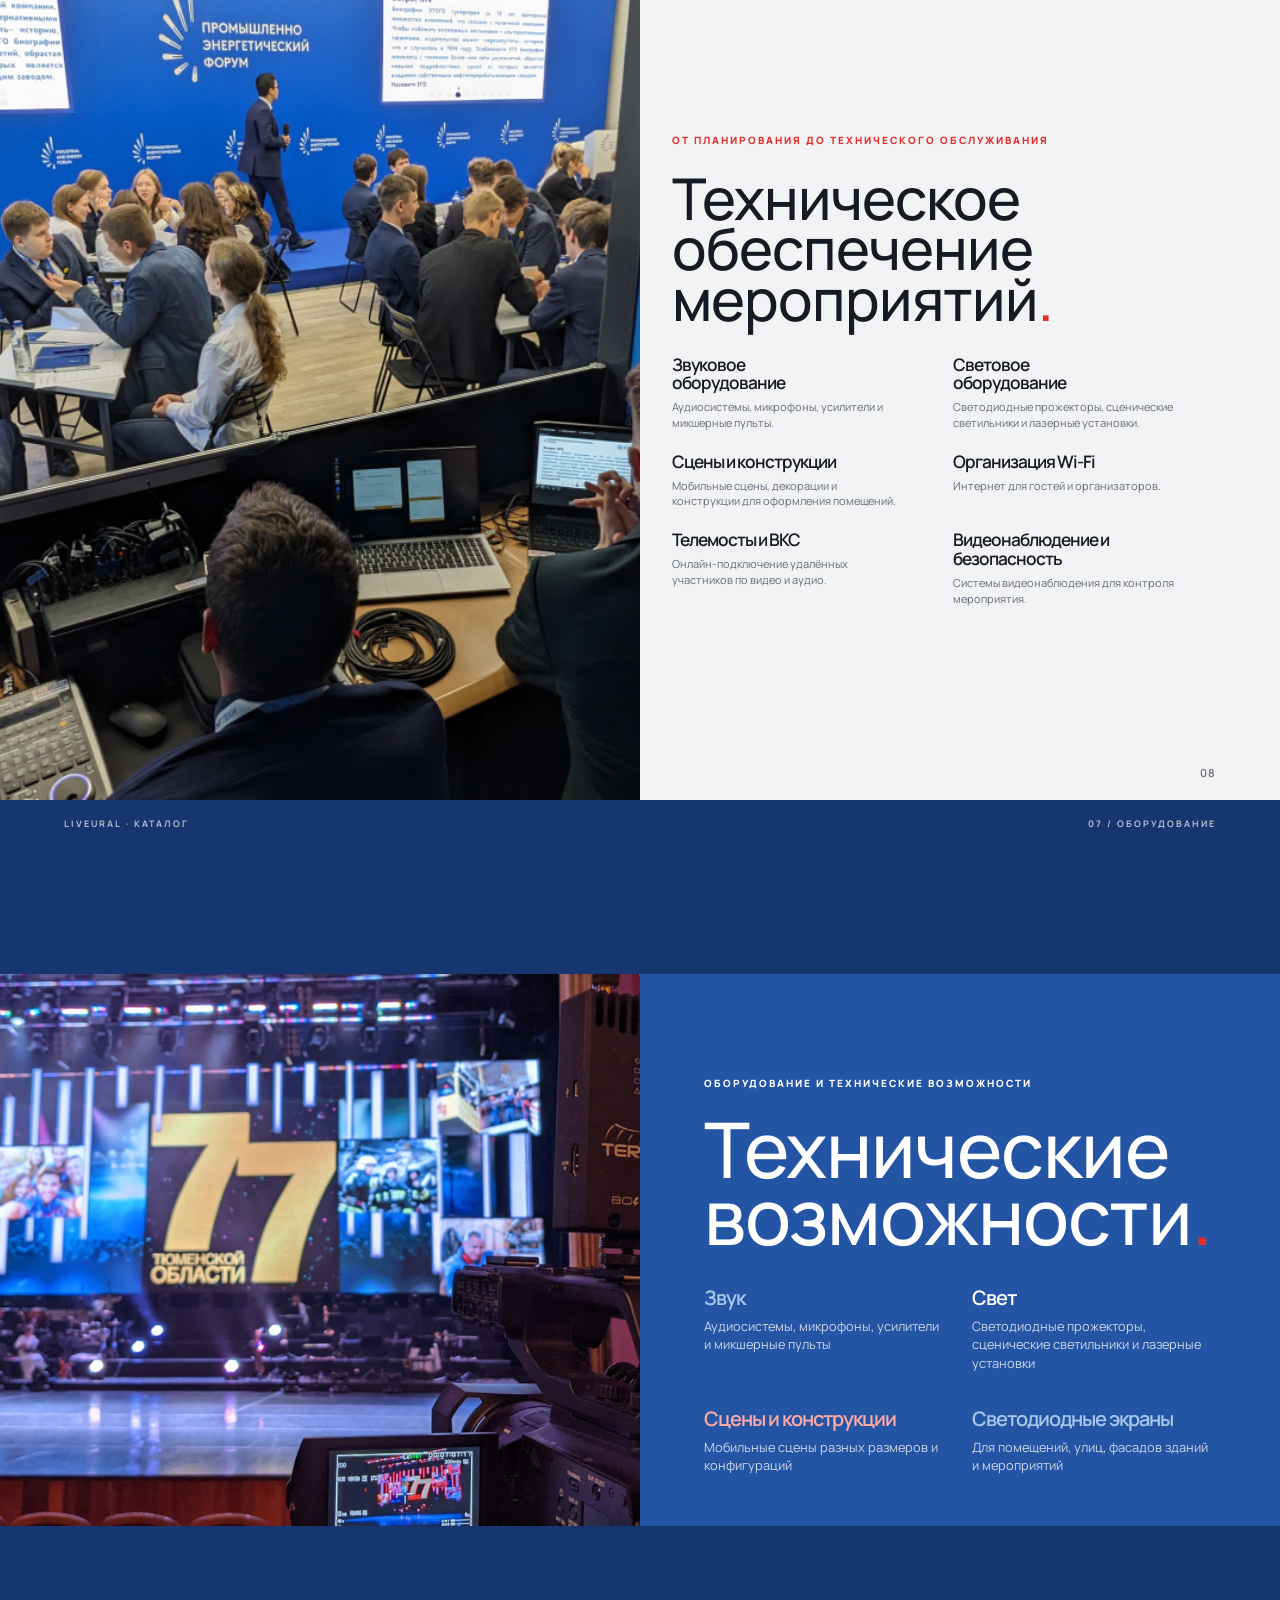
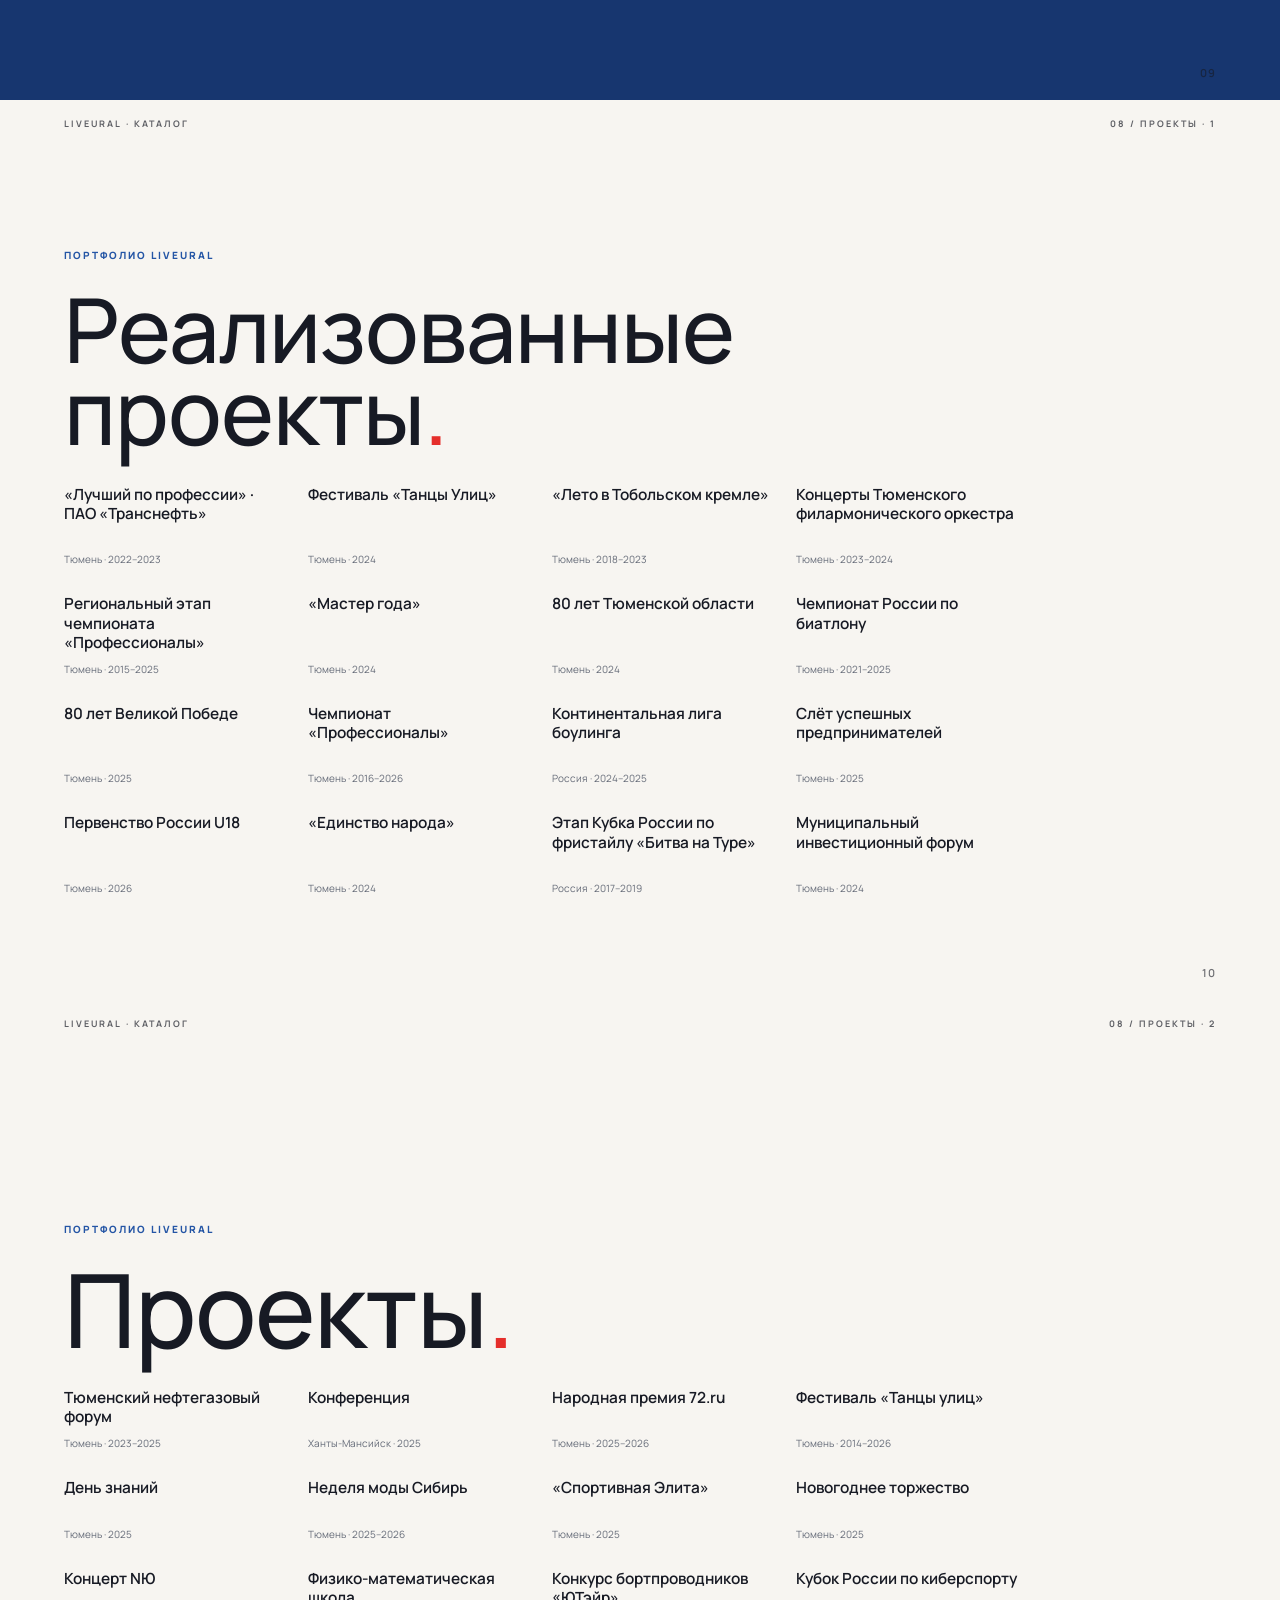
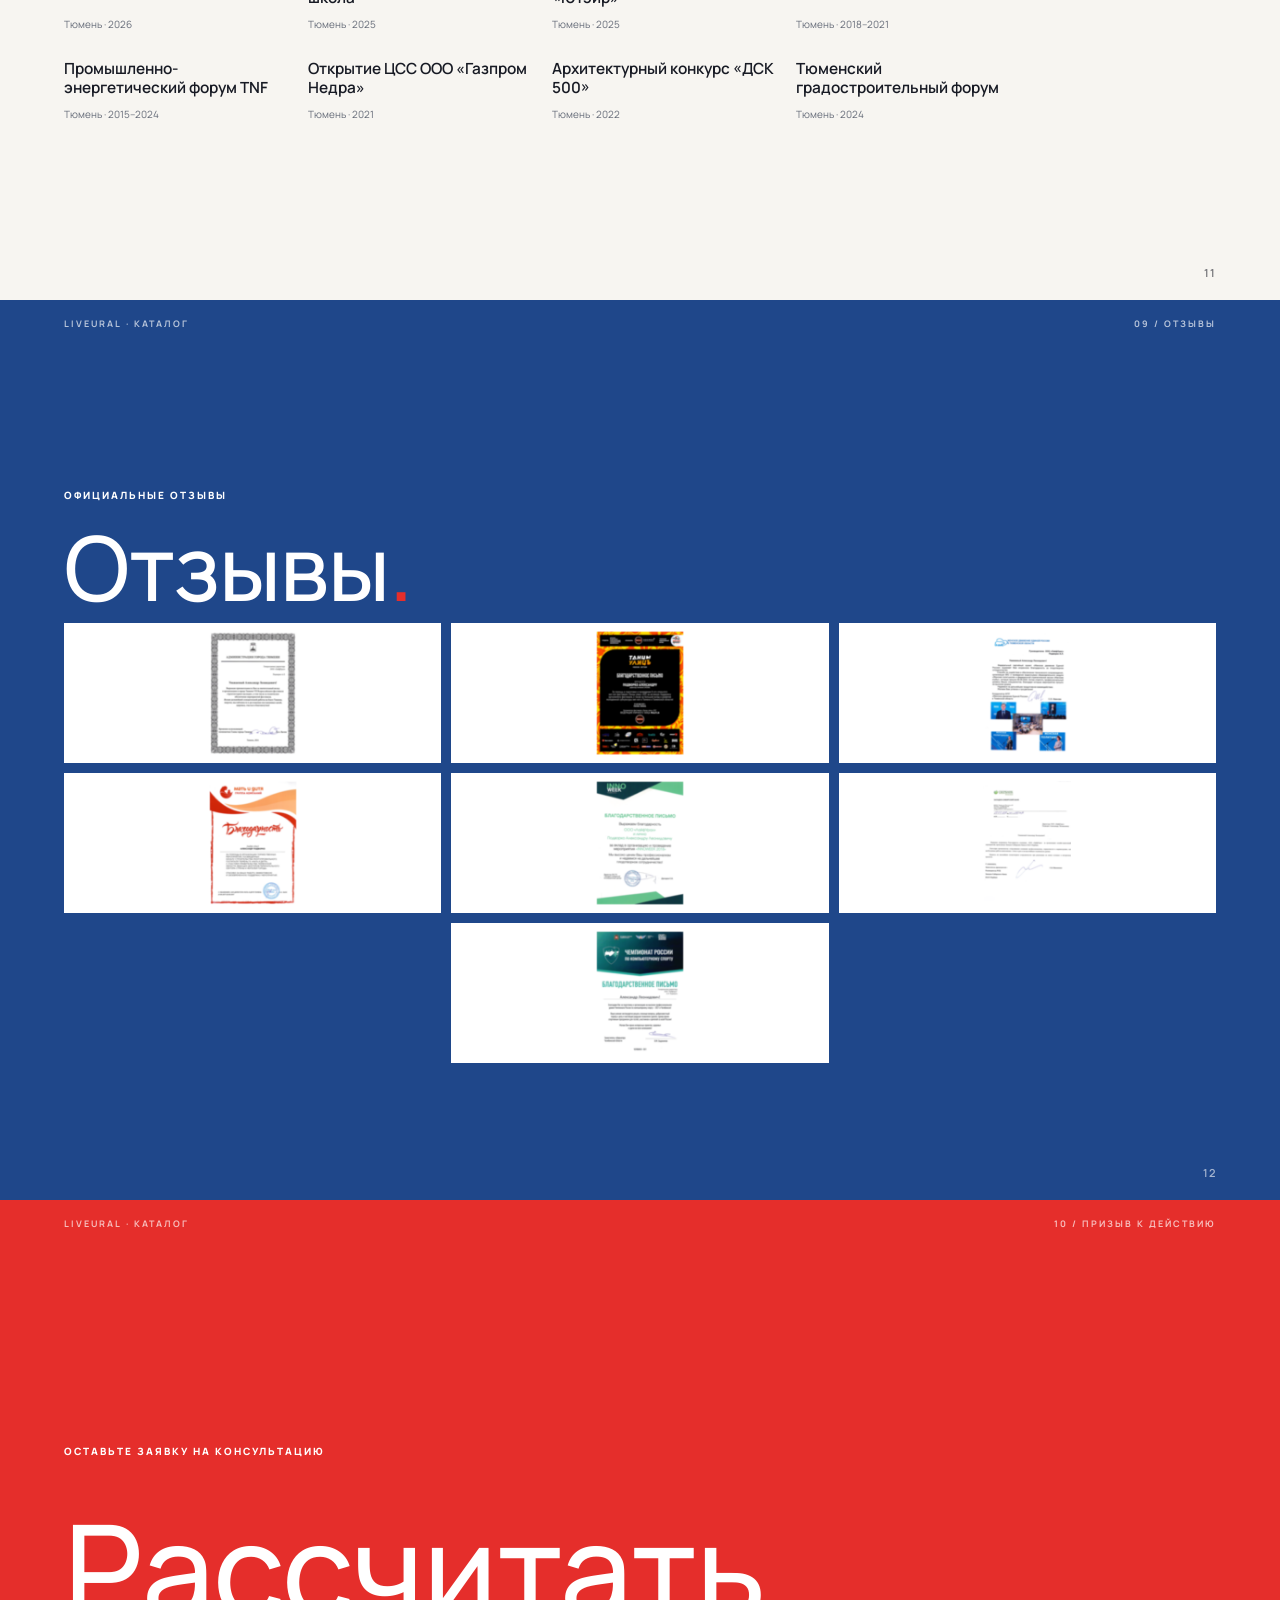
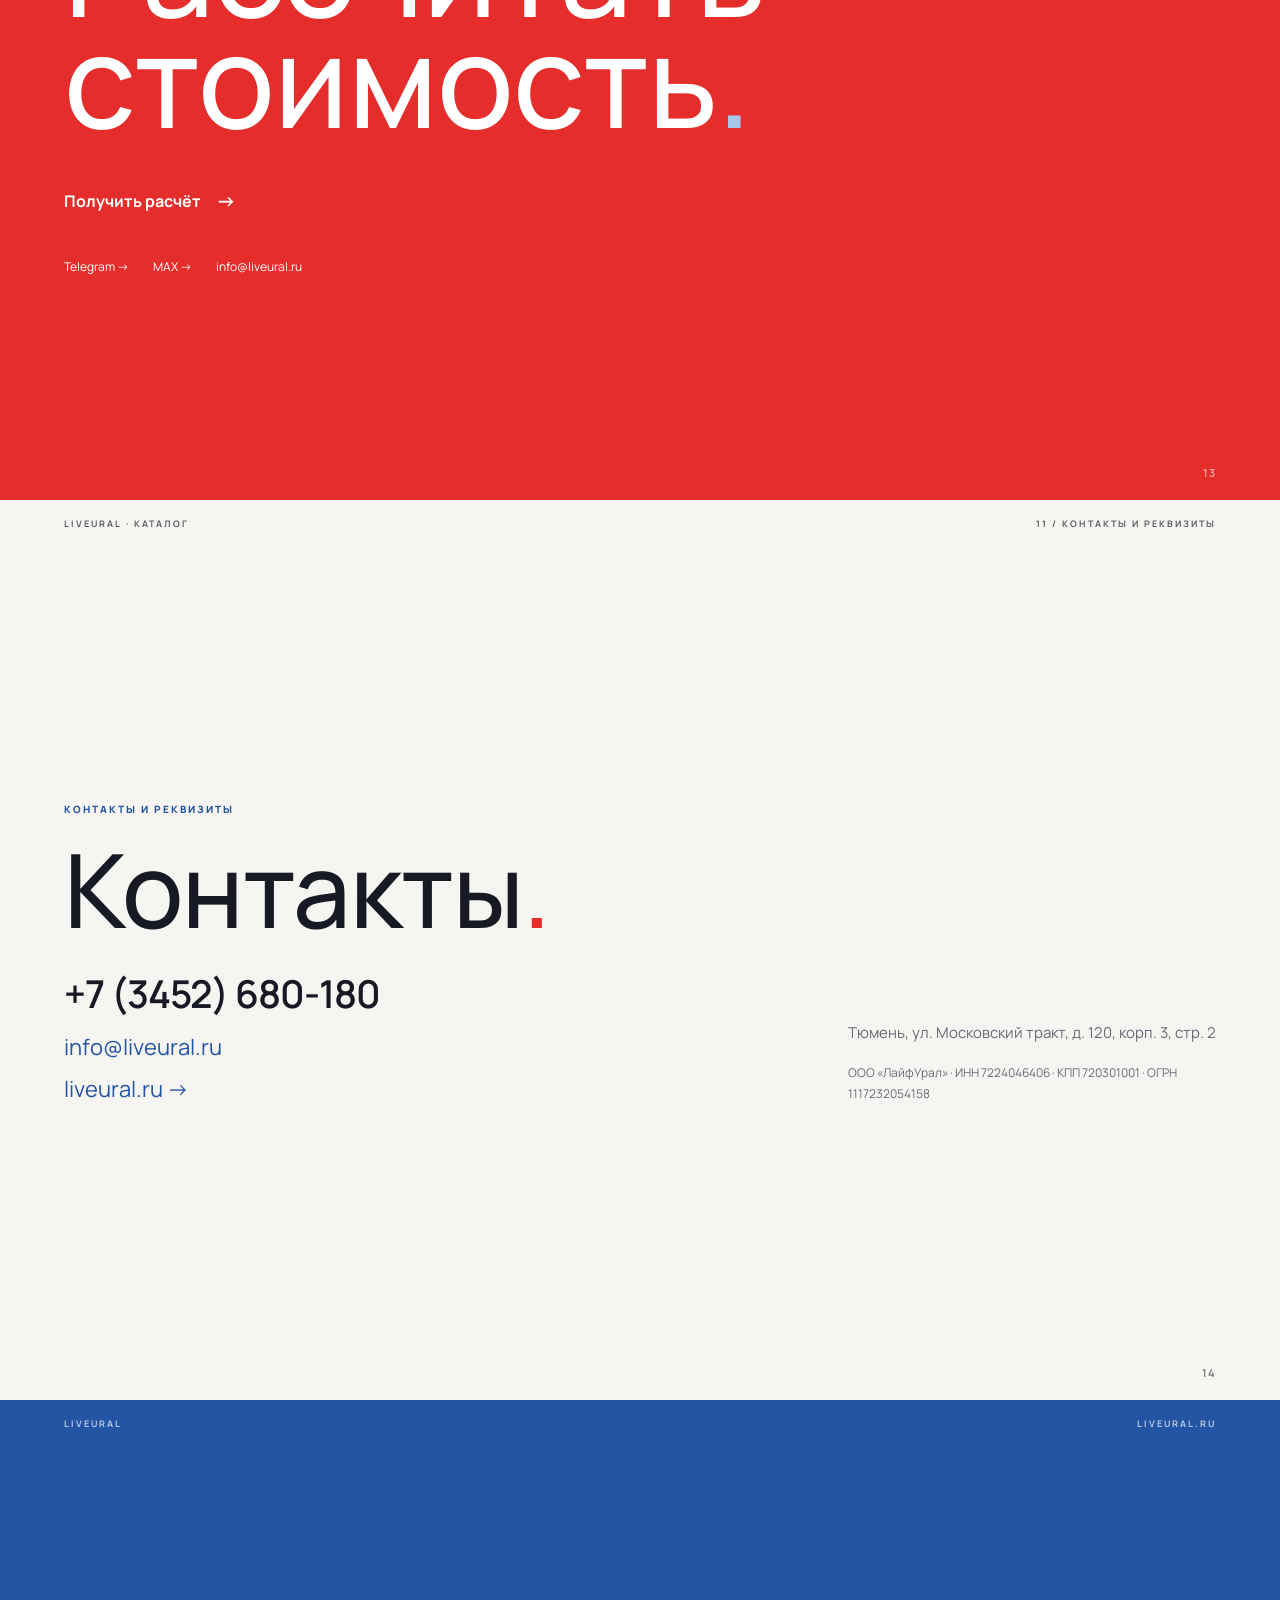
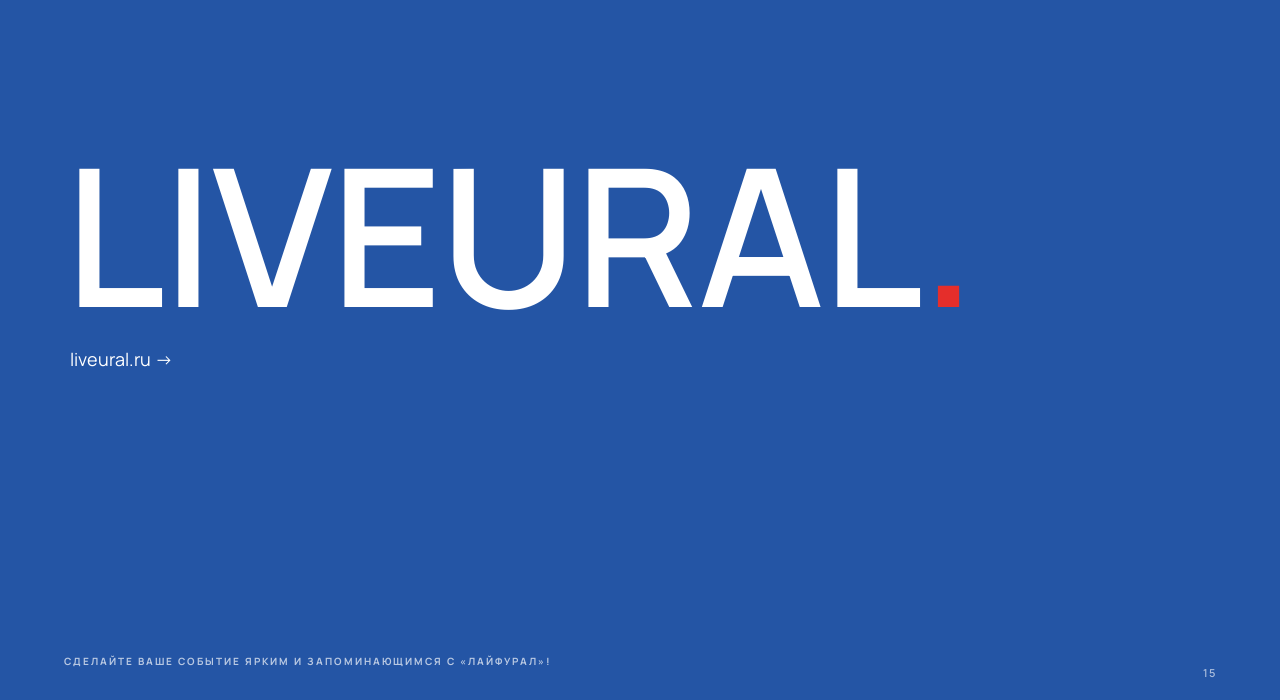
==== commit 731d12b2: "Pin review gallery below its heading" ====
--- a/color.html
+++ b/color.html
@@ -6,7 +6,7 @@
   <meta name="theme-color" content="#2455a5">
   <meta name="description" content="Веб-каталог LiveUral: трансляции, экраны и техническое обеспечение мероприятий.">
   <title>LiveUral — каталог мероприятий · Цветовая версия</title>
-  <link rel="stylesheet" href="styles-color.css?v=feedback-5">
+  <link rel="stylesheet" href="styles-color.css?v=feedback-6">
   <script src="script.js" defer></script>
 </head>
 <body>
--- a/styles-color.css
+++ b/styles-color.css
@@ -95,10 +95,10 @@
 .projects-list time { margin-top: auto; font-size: 10px; }
 .slide--projects-more .projects-title h2 { font-size: clamp(60px, 8vw, 110px); }
 
-.slide--reviews { display: grid; grid-template-columns: repeat(12, minmax(0, 1fr)); grid-template-rows: auto 1fr; align-items: stretch; gap: 18px var(--grid-gap); padding-top: 96px; }
-.reviews-title { grid-column: 1 / -1; align-self: start; }
+.slide--reviews { display: grid; grid-template-columns: repeat(12, minmax(0, 1fr)); grid-template-rows: auto auto; align-content: center; align-items: stretch; gap: 18px var(--grid-gap); padding-top: 96px; }
+.slide--reviews > .reviews-title { grid-column: 1 / -1 !important; grid-row: 1; align-self: start; }
 .reviews-title h2 { font-size: clamp(64px, 7vw, 104px); }
-.reviews-gallery { grid-column: 1 / -1; display: grid; grid-template-columns: repeat(3, minmax(0, 1fr)); align-content: center; gap: 10px; }
+.slide--reviews > .reviews-gallery { grid-column: 1 / -1 !important; grid-row: 2; display: grid; grid-template-columns: repeat(3, minmax(0, 1fr)); align-content: center; gap: 10px; }
 .reviews-gallery img { display: block; width: 100%; height: 140px; padding: 8px; background: #fff; object-fit: contain; }
 .reviews-gallery img:nth-child(7) { grid-column: 2; }
 
